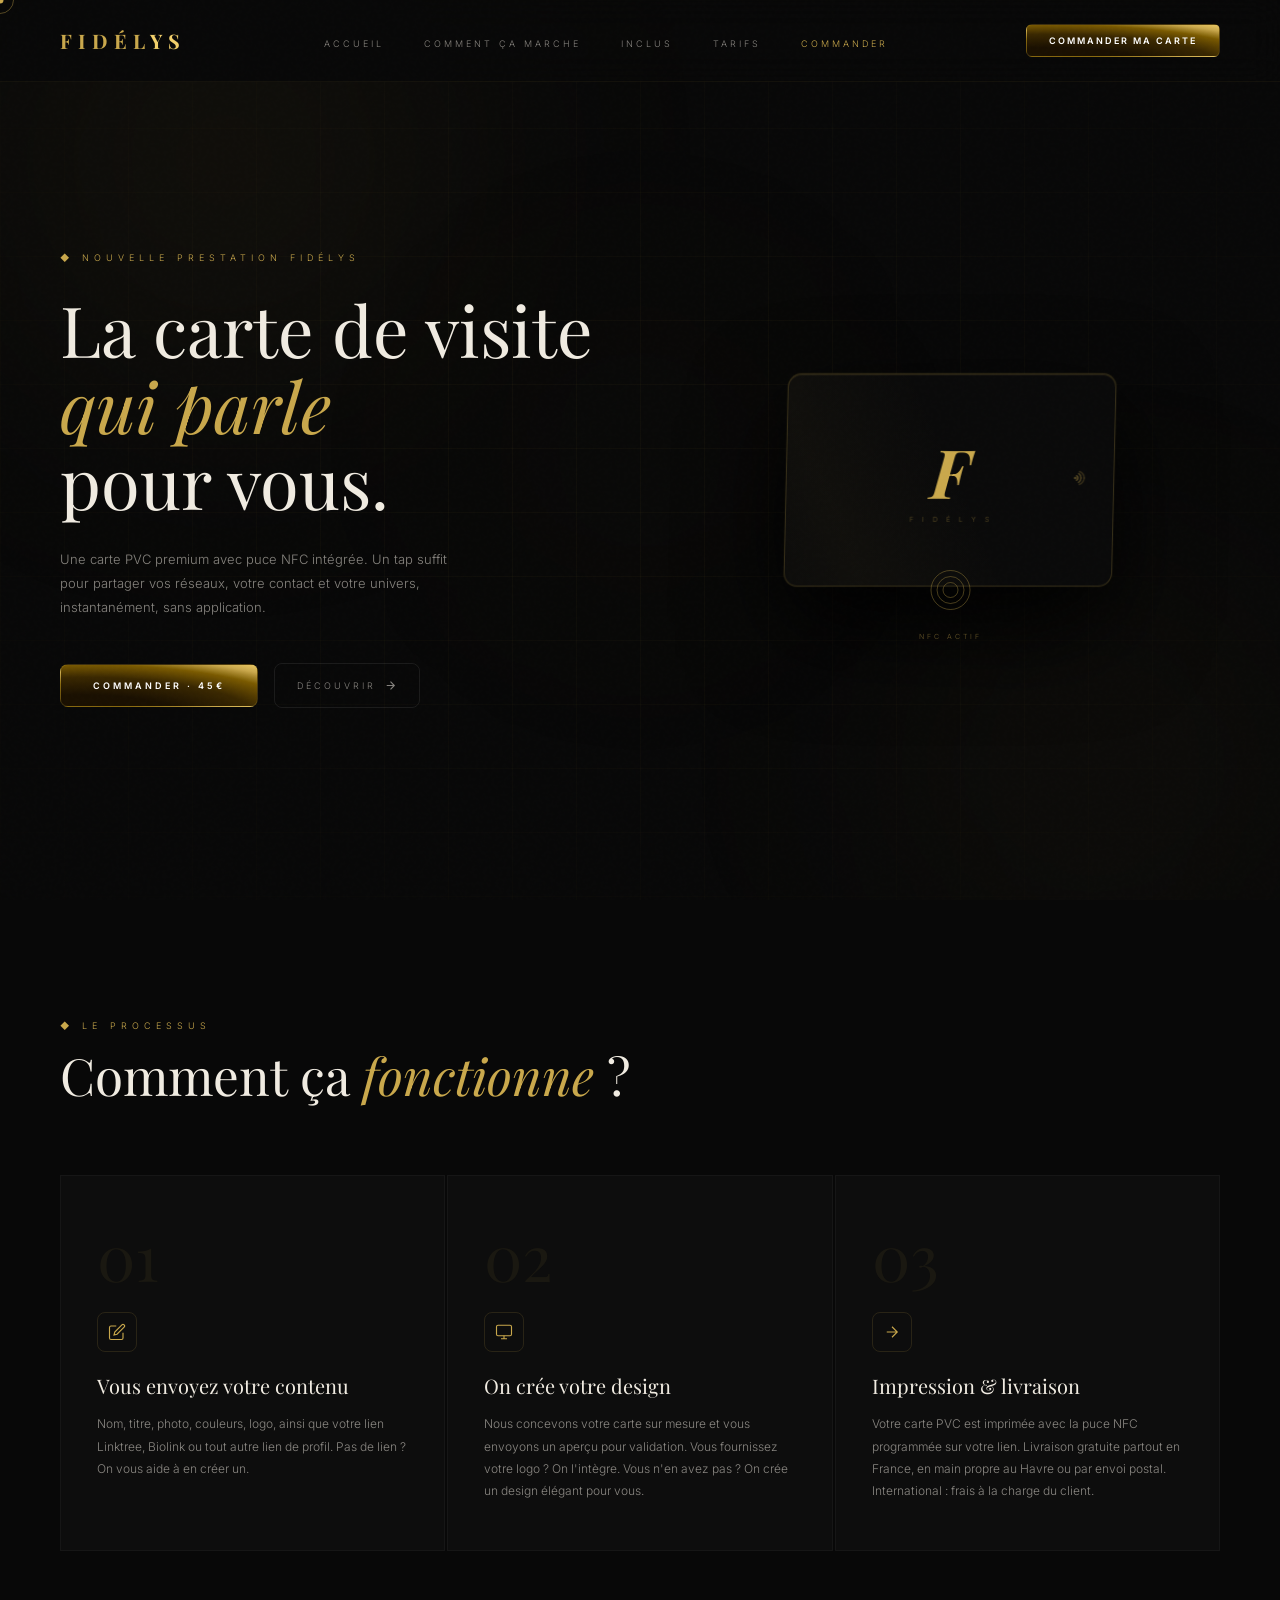
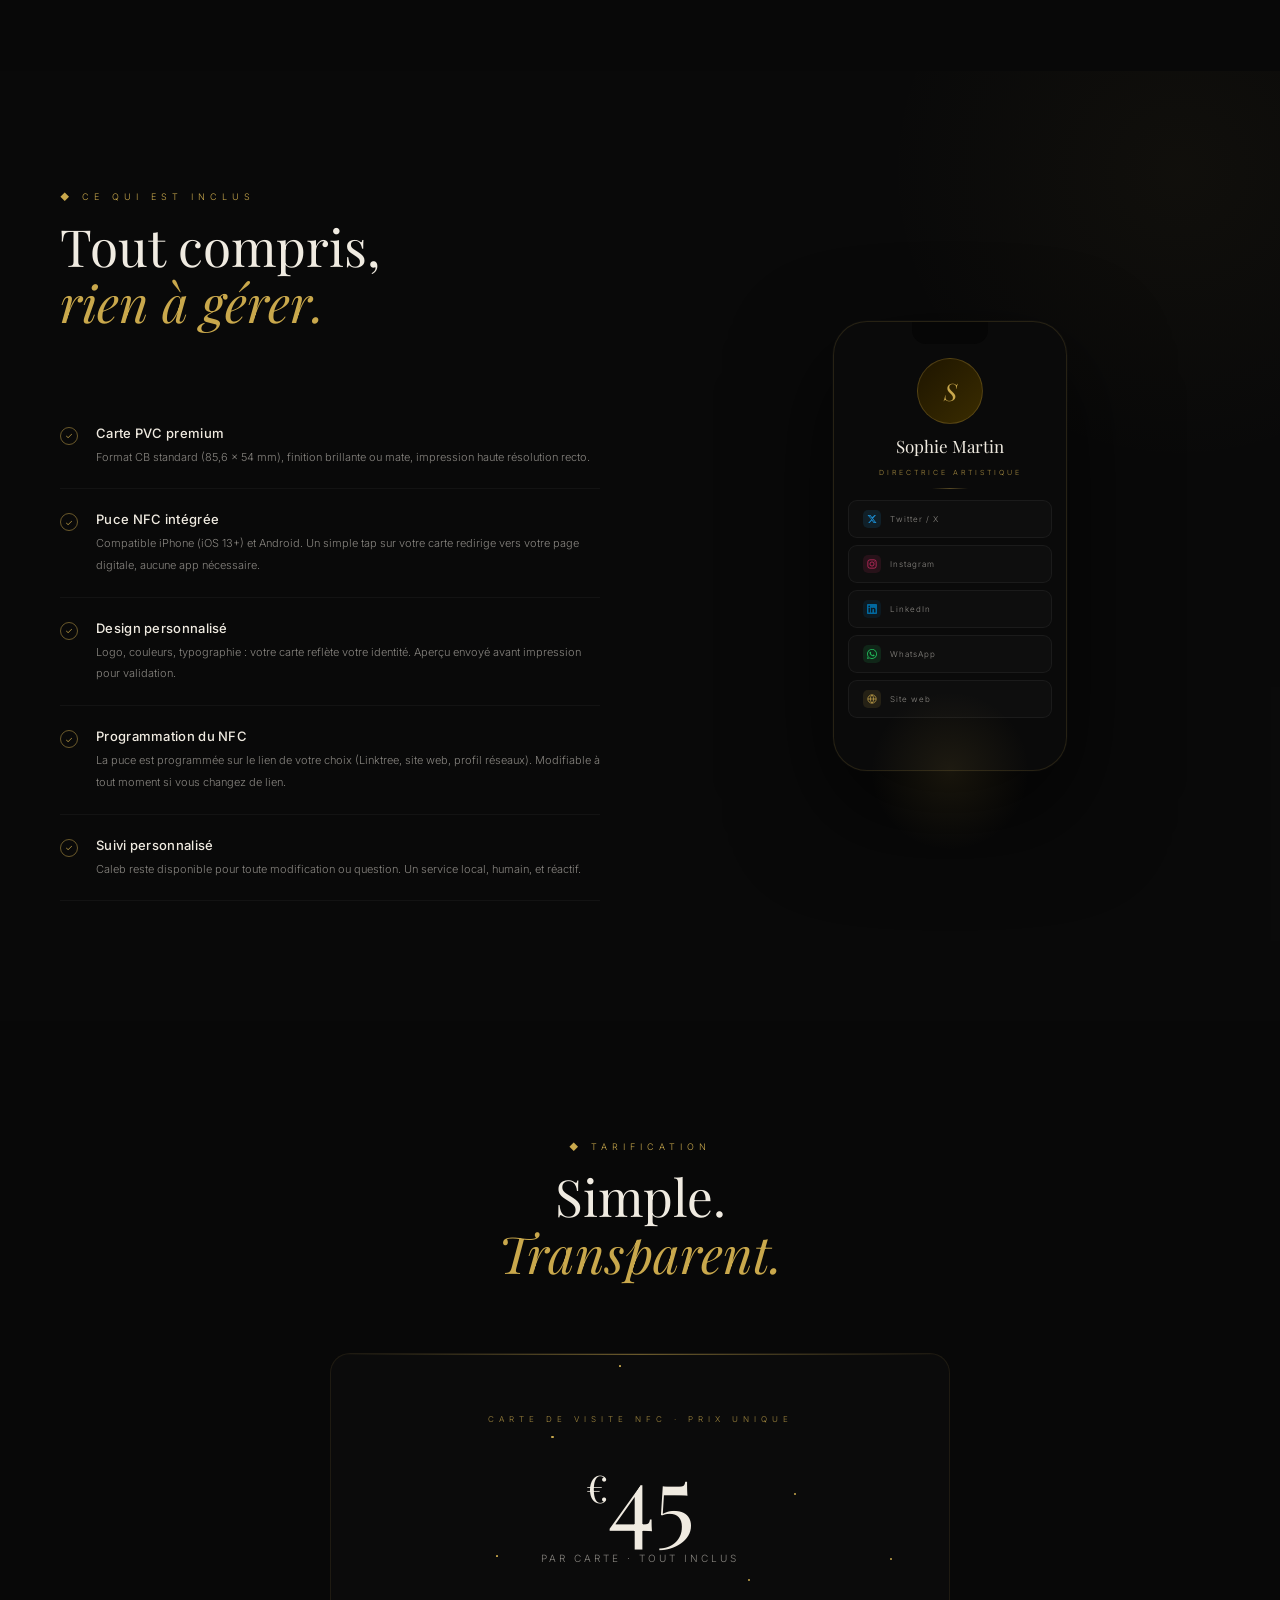
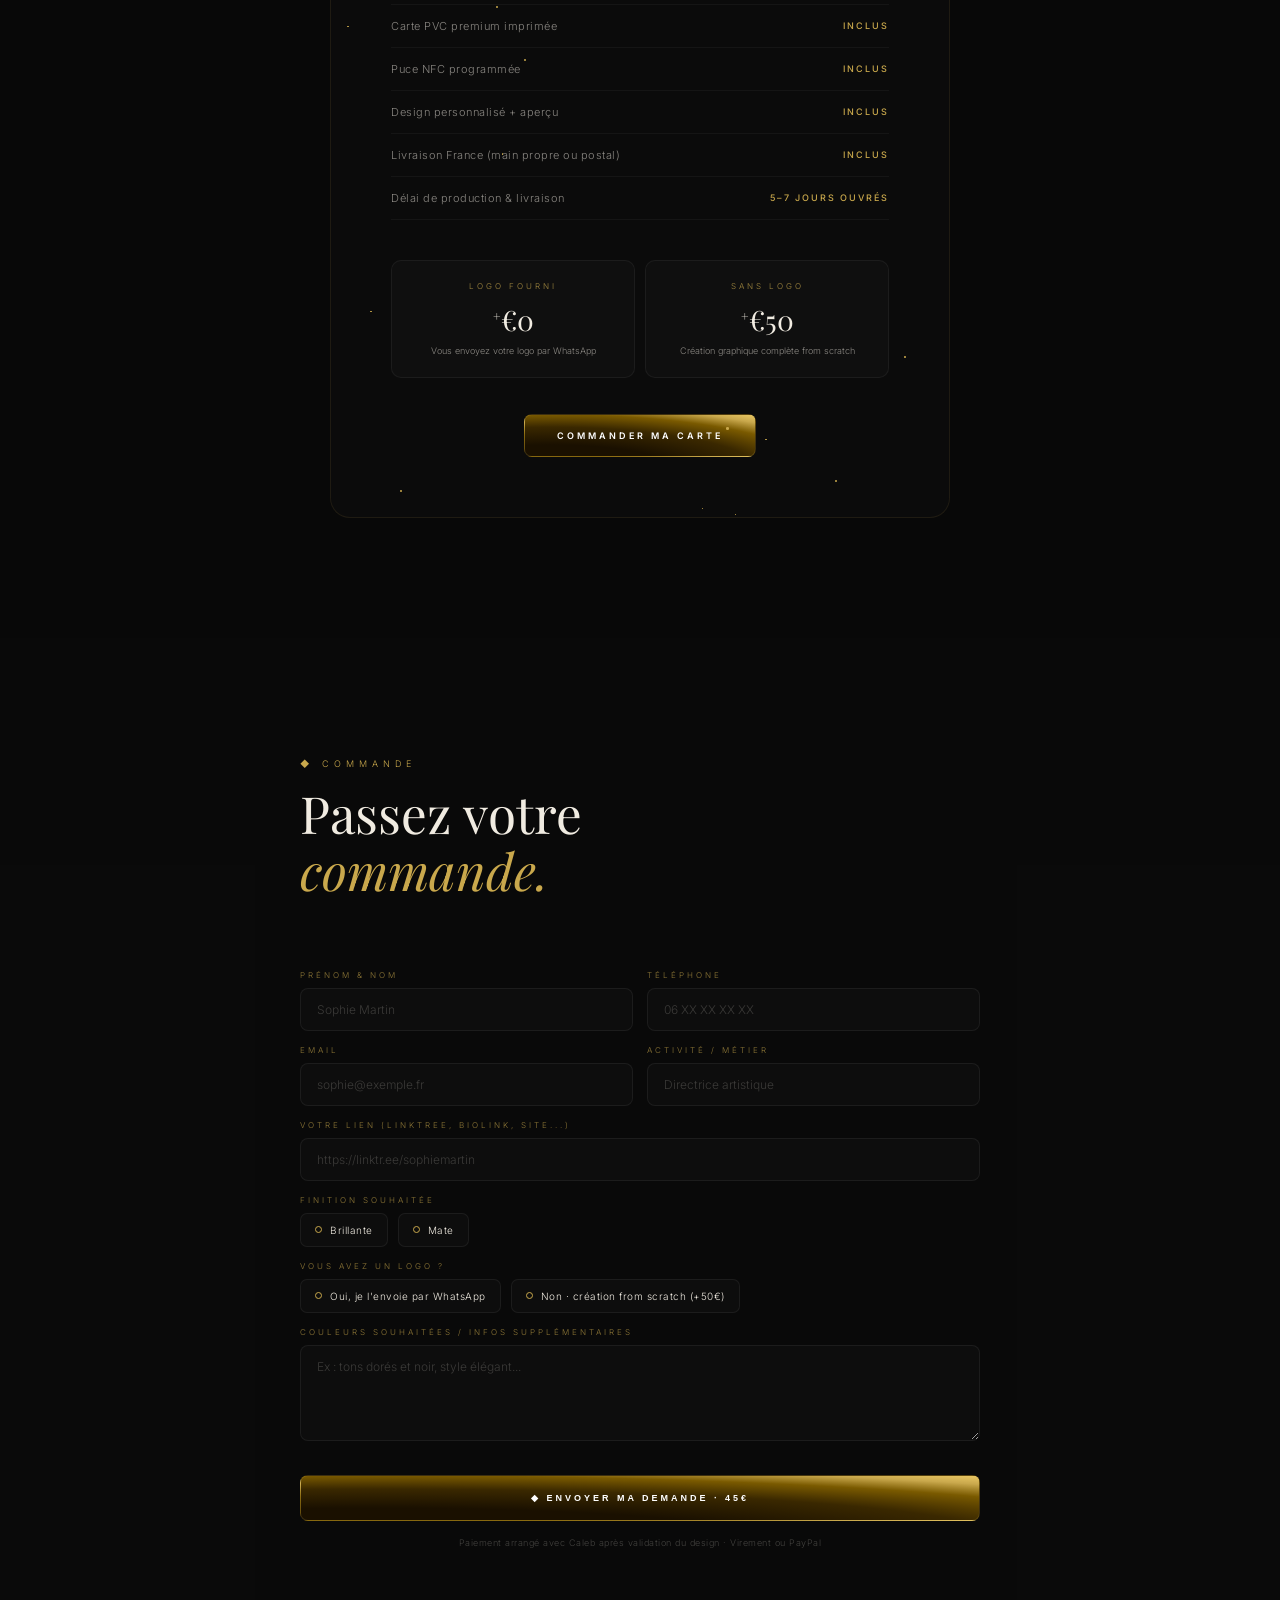
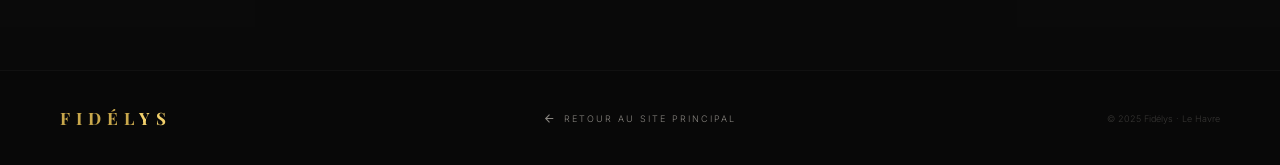
==== cartes-nfc.html @ 43b4348e "Premier commit" ====
<!DOCTYPE html>
<html lang="fr">
<head>
<meta charset="UTF-8"/>
<meta name="viewport" content="width=device-width, initial-scale=1.0"/>
<meta name="description" content="Carte de visite NFC premium par Fidélys — Design sur mesure, puce NFC programmée, livraison en France. Partagez vos réseaux d'un simple tap."/>
<title>Carte de Visite NFC — Fidélys</title>
<link href="https://fonts.googleapis.com/css2?family=Playfair+Display:ital,wght@0,400;0,600;0,700;1,400;1,600&family=Inter:wght@300;400;500;600&display=swap" rel="stylesheet"/>
<style>
  :root {
    --gold: #C9A84C;
    --gold-light: #F2D06B;
    --gold-dark: #A8832A;
    --black: #080808;
    --black-2: #0f0f0f;
    --black-3: #141414;
    --white: #F0EBE1;
    --white-dim: rgba(240,235,225,0.55);
    --serif: 'Playfair Display', serif;
    --sans: 'Inter', sans-serif;
  }

  *, *::before, *::after { margin:0; padding:0; box-sizing:border-box; }

  html {
    scroll-behavior: smooth;
    background: var(--black);
  }

  body {
    background: transparent;
    color: var(--white);
    font-family: var(--sans);
    font-weight: 300;
    overflow-x: hidden;
    cursor: none;
  }

  /* Grain */
  body::before {
    content: ''; position: fixed; inset: 0;
    background-image: url("data:image/svg+xml,%3Csvg viewBox='0 0 256 256' xmlns='http://www.w3.org/2000/svg'%3E%3Cfilter id='noise'%3E%3CfeTurbulence type='fractalNoise' baseFrequency='0.9' numOctaves='4' stitchTiles='stitch'/%3E%3C/filter%3E%3Crect width='100%25' height='100%25' filter='url(%23noise)' opacity='0.04'/%3E%3C/svg%3E");
    pointer-events: none; z-index: 1000; opacity: 0.3;
  }

  /* — FOND ANIMÉ — */
  .bg-blobs {
    position: fixed; inset: 0; z-index: -1;
    pointer-events: none; overflow: hidden;
  }
  .bg-blob {
    position: absolute; border-radius: 50%;
    filter: blur(130px);
  }
  .bg-blob-1 {
    width: 55vw; height: 55vw;
    background: radial-gradient(circle, rgba(201,168,76,0.08), transparent 70%);
    top: -15vw; left: -10vw;
    animation: blob1 30s ease-in-out infinite;
  }
  .bg-blob-2 {
    width: 45vw; height: 45vw;
    background: radial-gradient(circle, rgba(201,168,76,0.06), transparent 70%);
    bottom: -12vw; right: -8vw;
    animation: blob2 38s ease-in-out infinite;
  }
  .bg-blob-3 {
    width: 35vw; height: 35vw;
    background: radial-gradient(circle, rgba(168,131,42,0.04), transparent 70%);
    top: 50%; left: 50%;
    transform: translate(-50%, -50%);
    animation: blob3 22s ease-in-out infinite;
  }
  @keyframes blob1 {
    0%,100% { transform: translate(0,0); }
    25% { transform: translate(4vw, 5vh); }
    50% { transform: translate(2vw, -6vh); }
    75% { transform: translate(-5vw, 3vh); }
  }
  @keyframes blob2 {
    0%,100% { transform: translate(0,0); }
    30% { transform: translate(-4vw, -4vh); }
    65% { transform: translate(-2vw, 6vh); }
    85% { transform: translate(5vw, -2vh); }
  }
  @keyframes blob3 {
    0%,100% { opacity: 0.5; transform: translate(-50%,-50%) scale(1); }
    50% { opacity: 1; transform: translate(-50%,-50%) scale(1.4); }
  }

  /* Grid */
  .bg-grid {
    position: fixed; inset: 0; z-index: -1;
    pointer-events: none;
    background-image:
      linear-gradient(rgba(201,168,76,0.04) 1px, transparent 1px),
      linear-gradient(90deg, rgba(201,168,76,0.04) 1px, transparent 1px);
    background-size: 64px 64px;
    mask-image: radial-gradient(ellipse 80% 80% at 50% 50%, black 20%, transparent 100%);
    -webkit-mask-image: radial-gradient(ellipse 80% 80% at 50% 50%, black 20%, transparent 100%);
  }

  /* Cursor */
  .cursor {
    position: fixed; width: 7px; height: 7px;
    background: var(--gold); border-radius: 50%;
    pointer-events: none; z-index: 9999;
    transform: translate(-50%,-50%);
  }
  .cursor-ring {
    position: fixed; width: 28px; height: 28px;
    border: 1px solid rgba(201,168,76,0.4); border-radius: 50%;
    pointer-events: none; z-index: 9998;
    transform: translate(-50%,-50%);
    transition: all 0.12s ease;
  }

  /* — NAV — */
  nav {
    position: fixed; top:0; left:0; right:0; z-index: 100;
    padding: 24px 60px;
    display: flex; align-items: center; justify-content: space-between;
    border-bottom: 1px solid rgba(201,168,76,0.06);
    background: rgba(8,8,8,0.88);
    backdrop-filter: blur(16px);
  }
  .nav-logo {
    font-family: var(--serif); font-size: 20px; font-weight: 700;
    letter-spacing: 6px; color: var(--gold); text-decoration: none;
  }
  .nav-logo span { color: var(--gold-light); }
  .nav-links { display: flex; gap: 40px; list-style: none; }
  .nav-links a {
    font-size: 9px; letter-spacing: 3px;
    text-transform: uppercase; color: var(--white-dim); text-decoration: none;
    transition: color 0.3s;
  }
  .nav-links a:hover, .nav-links a.active { color: var(--gold); }
  .nav-cta {
    font-size: 9px; letter-spacing: 2px; text-transform: uppercase;
    color: #fff; font-weight: 600; padding: 10px 22px;
    text-decoration: none; border-radius: 6px;
    background: radial-gradient(150% 180% at 11.14% 140%, #1a1000 37.35%, #3a2800 61.36%, #7a5a00 78.42%, #C9A84C 89.52%, #F2D06B 100%);
    border: 1px solid rgba(201,168,76,0.2);
    transition: all 0.5s;
  }
  .nav-cta:hover {
    background: radial-gradient(120% 103% at 0% 91.51%, #F2D06B 0%, #C9A84C 8.8%, #a07820 21.44%, #3a2800 71.34%, #1a1000 85.76%);
    border-color: rgba(242,208,107,0.4);
  }

  /* — HERO — */
  #hero {
    min-height: 100vh;
    display: flex; align-items: center;
    padding: 140px 60px 80px;
    position: relative; overflow: hidden;
  }

  .hero-grid {
    display: grid; grid-template-columns: 1fr 1fr;
    gap: 80px; max-width: 1200px; width: 100%;
    align-items: center;
  }

  .hero-eyebrow {
    font-size: 9px; letter-spacing: 5px;
    text-transform: uppercase; color: var(--gold);
    margin-bottom: 28px;
    opacity: 0; animation: fadeUp 0.8s 0.2s forwards;
  }
  .hero-title {
    font-family: var(--serif);
    font-size: clamp(44px, 5.5vw, 76px);
    font-weight: 400; line-height: 1.08;
    margin-bottom: 28px;
    opacity: 0; animation: fadeUp 0.8s 0.4s forwards;
  }
  .hero-title em { font-style: italic; color: var(--gold); }
  .hero-sub {
    font-size: 13px; line-height: 1.85; font-weight: 300;
    color: var(--white-dim); max-width: 400px; margin-bottom: 44px;
    opacity: 0; animation: fadeUp 0.8s 0.6s forwards;
  }
  .hero-actions {
    display: flex; gap: 16px; align-items: center;
    opacity: 0; animation: fadeUp 0.8s 0.8s forwards;
  }

  /* — CARD 3D — */
  .card-scene {
    perspective: 1000px;
    display: flex; justify-content: center; align-items: center;
    opacity: 0; animation: fadeUp 0.8s 0.5s forwards;
  }
  .card-3d {
    width: 340px; height: 214px;
    border-radius: 14px;
    position: relative; transform-style: preserve-3d;
    transform: rotateY(-15deg) rotateX(5deg);
    animation: cardFloat 4s ease-in-out infinite;
    will-change: transform;
  }
  @keyframes cardFloat {
    0%,100% { transform: rotateY(-15deg) rotateX(5deg) translateY(0); }
    50% { transform: rotateY(-15deg) rotateX(5deg) translateY(-14px); }
  }
  .card-face {
    position: absolute; inset: 0;
    border-radius: 14px;
    backface-visibility: hidden; overflow: hidden;
  }
  .card-front {
    background: #0a0a0a;
    border: 1px solid rgba(201,168,76,0.22);
    box-shadow:
      0 40px 100px rgba(0,0,0,0.95),
      0 0 0 1px rgba(201,168,76,0.06),
      inset 0 1px 0 rgba(201,168,76,0.1);
    display: flex; align-items: center; justify-content: center;
  }
  .card-front::before {
    content: '';
    position: absolute; top: -60%; left: -30%;
    width: 80%; height: 220%;
    background: linear-gradient(to right, transparent, rgba(201,168,76,0.035), transparent);
    transform: rotate(-25deg);
    pointer-events: none;
  }
  .card-logo-main {
    display: flex; flex-direction: column; align-items: center; gap: 10px;
    position: relative; z-index: 1;
  }
  .card-logo-mark {
    font-family: var(--serif); font-size: 68px; font-weight: 700;
    font-style: italic; color: var(--gold); line-height: 1;
  }
  .card-logo-name {
    font-size: 7px; letter-spacing: 9px; text-transform: uppercase;
    color: rgba(201,168,76,0.45); margin-left: 9px;
  }
  .card-nfc-corner {
    position: absolute; top: 50%; right: 22px; opacity: 0.4;
    transform: translateY(-50%) scaleX(-1);
  }

  /* NFC pulse */
  .nfc-pulse {
    position: absolute; bottom: -54px; left: 50%;
    transform: translateX(-50%);
    display: flex; flex-direction: column; align-items: center; gap: 8px;
  }
  .nfc-pulse-rings { position: relative; width: 40px; height: 40px; }
  .nfc-ring {
    position: absolute; border-radius: 50%;
    border: 1px solid rgba(201,168,76,0.35);
    top: 50%; left: 50%;
    transform: translate(-50%,-50%);
    animation: nfcPulse 2s ease-out infinite;
  }
  .nfc-ring:nth-child(1) { width: 16px; height: 16px; animation-delay: 0s; }
  .nfc-ring:nth-child(2) { width: 28px; height: 28px; animation-delay: 0.4s; }
  .nfc-ring:nth-child(3) { width: 40px; height: 40px; animation-delay: 0.8s; }
  @keyframes nfcPulse {
    0% { opacity: 0.7; transform: translate(-50%,-50%) scale(0.8); }
    100% { opacity: 0; transform: translate(-50%,-50%) scale(1.4); }
  }
  .nfc-label {
    font-size: 7px; letter-spacing: 3px; text-transform: uppercase;
    color: var(--gold); opacity: 0.5; margin-top: 14px;
  }

  /* — SECTIONS — */
  .section-eyebrow {
    font-size: 9px; letter-spacing: 5px; text-transform: uppercase;
    color: var(--gold); margin-bottom: 16px;
  }
  .section-title {
    font-family: var(--serif); font-size: clamp(34px, 4vw, 56px);
    font-weight: 400; line-height: 1.1; margin-bottom: 72px;
  }
  .section-title em { font-style: italic; color: var(--gold); }

  /* HOW */
  #how { padding: 120px 60px; position: relative; }
  .steps-grid {
    display: grid; grid-template-columns: repeat(3, 1fr);
    gap: 2px; max-width: 1200px;
  }
  .step-card {
    background: rgba(15,15,15,0.9);
    border: 1px solid rgba(255,255,255,0.04);
    padding: 48px 36px;
    position: relative; overflow: hidden;
    transition: border-color 0.3s, background 0.3s;
  }
  .step-card:hover {
    border-color: rgba(201,168,76,0.15);
    background: rgba(20,20,20,0.95);
  }
  .step-card::after {
    content: '';
    position: absolute; top: 0; left: 0; right: 0; height: 1px;
    background: linear-gradient(to right, transparent, rgba(201,168,76,0.5), transparent);
    opacity: 0; transition: opacity 0.3s;
  }
  .step-card:hover::after { opacity: 1; }
  .step-num {
    font-family: var(--serif); font-size: 64px; font-weight: 400;
    color: rgba(201,168,76,0.07); line-height: 1;
    margin-bottom: 24px; transition: color 0.3s;
  }
  .step-card:hover .step-num { color: rgba(201,168,76,0.15); }
  .step-icon {
    width: 40px; height: 40px; margin-bottom: 20px;
    display: flex; align-items: center; justify-content: center;
    border: 1px solid rgba(201,168,76,0.15); border-radius: 8px;
  }
  .step-icon svg { width: 18px; height: 18px; stroke: var(--gold); fill: none; stroke-width: 1.5; }
  .step-title {
    font-family: var(--serif); font-size: 20px; font-weight: 400;
    margin-bottom: 14px;
  }
  .step-desc { font-size: 12px; line-height: 1.85; color: var(--white-dim); }

  /* INCLUS */
  #inclus {
    padding: 120px 60px;
    background: rgba(10,10,10,0.92);
    position: relative; overflow: hidden;
  }
  #inclus::before {
    content: '';
    position: absolute; top: -200px; right: -200px;
    width: 600px; height: 600px;
    background: radial-gradient(circle, rgba(201,168,76,0.04) 0%, transparent 70%);
    pointer-events: none;
  }
  .inclus-grid {
    display: grid; grid-template-columns: 1fr 1fr;
    gap: 80px; max-width: 1200px; align-items: center;
  }
  .inclus-list { list-style: none; }
  .inclus-item {
    display: flex; align-items: flex-start; gap: 18px;
    padding: 22px 0;
    border-bottom: 1px solid rgba(255,255,255,0.04);
    opacity: 0; transform: translateX(-16px);
    transition: opacity 0.5s, transform 0.5s;
  }
  .inclus-item.visible { opacity: 1; transform: translateX(0); }
  .inclus-check {
    width: 18px; height: 18px; flex-shrink: 0;
    border: 1px solid rgba(201,168,76,0.5); border-radius: 50%;
    display: flex; align-items: center; justify-content: center;
    margin-top: 2px;
  }
  .inclus-check::after { content: '✓'; font-size: 9px; color: var(--gold); }
  .inclus-text strong {
    display: block; font-size: 13px; font-weight: 500;
    letter-spacing: 0.3px; margin-bottom: 4px;
  }
  .inclus-text span { font-size: 11px; color: var(--white-dim); line-height: 1.7; }

  /* Phone mockup */
  .phone-mockup {
    display: flex; justify-content: center; align-items: center;
    position: relative;
  }
  .phone {
    width: 234px; height: 450px;
    background: #0a0a0a;
    border-radius: 34px;
    border: 1px solid rgba(201,168,76,0.15);
    box-shadow: 0 40px 100px rgba(0,0,0,0.7), 0 0 0 1px rgba(255,255,255,0.02);
    overflow: hidden; position: relative;
    animation: phoneFloat 4s ease-in-out infinite;
  }
  @keyframes phoneFloat {
    0%,100% { transform: translateY(0); }
    50% { transform: translateY(-10px); }
  }
  .phone-notch {
    width: 76px; height: 22px;
    background: #060606;
    border-radius: 0 0 14px 14px;
    margin: 0 auto; position: relative; z-index: 2;
  }
  .phone-screen {
    padding: 14px;
    display: flex; flex-direction: column; align-items: center; gap: 11px;
  }
  .phone-avatar {
    width: 66px; height: 66px; border-radius: 50%;
    background: linear-gradient(135deg, #1e1500, #3a2c00);
    border: 1.5px solid rgba(201,168,76,0.25);
    display: flex; align-items: center; justify-content: center;
    font-family: var(--serif); font-size: 24px; color: var(--gold); font-style: italic;
  }
  .phone-pname {
    font-family: var(--serif); font-size: 17px; font-weight: 400;
    text-align: center; color: var(--white);
  }
  .phone-ptitle {
    font-size: 7px; letter-spacing: 3px; text-transform: uppercase;
    color: var(--gold); text-align: center; opacity: 0.8;
  }
  .phone-divider {
    width: 36px; height: 1px;
    background: linear-gradient(to right, transparent, rgba(201,168,76,0.4), transparent);
  }
  .phone-links { display: flex; flex-direction: column; gap: 7px; width: 100%; }
  .phone-link {
    background: rgba(255,255,255,0.02);
    border: 1px solid rgba(255,255,255,0.05);
    border-radius: 9px; padding: 9px 14px;
    display: flex; align-items: center; gap: 9px;
  }
  .phone-link-icon {
    width: 18px; height: 18px; border-radius: 5px;
    display: flex; align-items: center; justify-content: center;
  }
  .phone-link-text { font-size: 8px; letter-spacing: 1px; color: var(--white-dim); }
  .phone-glow {
    position: absolute; bottom: -80px; left: 50%; transform: translateX(-50%);
    width: 160px; height: 160px;
    background: radial-gradient(circle, rgba(201,168,76,0.1) 0%, transparent 70%);
    pointer-events: none;
  }

  /* TARIF */
  #tarif { padding: 120px 60px; position: relative; }
  .tarif-card {
    max-width: 620px; margin: 0 auto;
    background: rgba(12,12,12,0.95);
    border: 1px solid rgba(201,168,76,0.1);
    border-radius: 20px; padding: 60px;
    position: relative; overflow: hidden;
    text-align: center;
  }
  .tarif-card::before {
    content: '';
    position: absolute; top: 0; left: 0; right: 0; height: 1px;
    background: linear-gradient(to right, transparent, rgba(201,168,76,0.5), transparent);
  }
  .tarif-particles { position: absolute; inset: 0; pointer-events: none; overflow: hidden; }
  .tarif-particles span {
    position: absolute; border-radius: 50%; background: var(--gold);
    animation: particleFloat 10s ease-in-out infinite;
  }
  @keyframes particleFloat {
    0%,100% { transform: translateY(0) scale(1); opacity: 0.15; }
    50% { transform: translateY(-28px) scale(1.2); opacity: 0.4; }
  }
  .tarif-eyebrow {
    font-size: 8px; letter-spacing: 5px; text-transform: uppercase;
    color: var(--gold); margin-bottom: 24px; opacity: 0.8;
  }
  .tarif-price {
    font-family: var(--serif); font-size: 96px; font-weight: 400;
    line-height: 1; color: var(--white); margin-bottom: 8px;
  }
  .tarif-price sup { font-size: 38px; vertical-align: super; }
  .tarif-price-note {
    font-size: 10px; letter-spacing: 3px; text-transform: uppercase;
    color: var(--white-dim); margin-bottom: 40px;
  }
  .tarif-features {
    display: flex; flex-direction: column;
    margin-bottom: 40px;
    border-top: 1px solid rgba(255,255,255,0.04);
  }
  .tarif-feature {
    display: flex; align-items: center; justify-content: space-between;
    padding: 14px 0;
    border-bottom: 1px solid rgba(255,255,255,0.04);
  }
  .tarif-feature-name {
    font-size: 11px; letter-spacing: 0.5px; color: var(--white-dim); text-align: left;
  }
  .tarif-feature-val {
    font-size: 9px; letter-spacing: 2px; text-transform: uppercase;
    color: var(--gold); font-weight: 500; white-space: nowrap; margin-left: 16px;
  }
  .tarif-options {
    display: grid; grid-template-columns: 1fr 1fr;
    gap: 10px; margin-bottom: 36px;
  }
  .tarif-option {
    background: rgba(255,255,255,0.02);
    border: 1px solid rgba(255,255,255,0.05);
    border-radius: 10px; padding: 20px 14px;
    text-align: center; transition: all 0.3s;
  }
  .tarif-option:hover {
    background: rgba(201,168,76,0.06);
    border-color: rgba(201,168,76,0.2);
  }
  .tarif-option-title {
    font-size: 8px; letter-spacing: 3px; text-transform: uppercase;
    color: var(--gold); margin-bottom: 10px; opacity: 0.8;
  }
  .tarif-option-price {
    font-family: var(--serif); font-size: 28px; font-weight: 400;
    color: var(--white); margin-bottom: 6px;
  }
  .tarif-option-price sup { font-size: 13px; }
  .tarif-option-note { font-size: 9px; color: var(--white-dim); line-height: 1.5; }

  /* FORM */
  #commander {
    padding: 120px 60px;
    background: rgba(10,10,10,0.92);
  }
  .form-wrap { max-width: 680px; margin: 0 auto; }
  .form-grid {
    display: grid; grid-template-columns: 1fr 1fr;
    gap: 14px; margin-bottom: 14px;
  }
  .form-group { display: flex; flex-direction: column; gap: 8px; }
  .form-group.full { grid-column: 1/-1; }
  .form-label {
    font-size: 8px; letter-spacing: 3px; text-transform: uppercase;
    color: rgba(201,168,76,0.7);
  }
  .form-input, .form-textarea {
    background: rgba(255,255,255,0.02);
    border: 1px solid rgba(255,255,255,0.06);
    border-radius: 8px; padding: 13px 16px;
    font-family: var(--sans); font-size: 12px; font-weight: 300;
    color: var(--white); outline: none;
    transition: border-color 0.3s, background 0.3s;
    cursor: none;
  }
  .form-input:focus, .form-textarea:focus {
    border-color: rgba(201,168,76,0.35);
    background: rgba(201,168,76,0.03);
  }
  .form-textarea { resize: vertical; min-height: 96px; }
  .form-input::placeholder, .form-textarea::placeholder { color: rgba(240,235,225,0.2); }
  .form-radio-group { display: flex; gap: 10px; flex-wrap: wrap; }
  .form-radio {
    display: flex; align-items: center; gap: 8px;
    cursor: none; padding: 10px 14px;
    background: rgba(255,255,255,0.02);
    border: 1px solid rgba(255,255,255,0.06);
    border-radius: 7px; transition: all 0.3s;
  }
  .form-radio:hover { border-color: rgba(201,168,76,0.25); }
  .form-radio input { display: none; }
  .form-radio.selected {
    background: rgba(201,168,76,0.07);
    border-color: rgba(201,168,76,0.35);
    color: var(--gold);
  }
  .form-radio-dot {
    width: 7px; height: 7px; border-radius: 50%;
    border: 1px solid var(--gold); flex-shrink: 0;
  }
  .form-radio.selected .form-radio-dot { background: var(--gold); }
  .form-radio-text { font-size: 10px; letter-spacing: 0.5px; }
  .form-submit {
    width: 100%; padding: 17px;
    font-size: 9px; letter-spacing: 3px; text-transform: uppercase;
    font-weight: 600; color: #fff;
    border: 1px solid rgba(201,168,76,0.2);
    border-radius: 8px; cursor: none;
    background: radial-gradient(150% 180% at 11.14% 140%, #1a1000 37.35%, #3a2800 61.36%, #7a5a00 78.42%, #C9A84C 89.52%, #F2D06B 100%);
    margin-top: 20px; transition: all 0.5s;
  }
  .form-submit:hover {
    background: radial-gradient(120% 103% at 0% 91.51%, #F2D06B 0%, #C9A84C 8.8%, #a07820 21.44%, #3a2800 71.34%, #1a1000 85.76%);
    border-color: rgba(242,208,107,0.4);
  }
  .form-submit:disabled { opacity: 0.55; cursor: not-allowed; }
  .form-payment-note {
    margin-top: 14px; text-align: center;
    font-size: 9px; letter-spacing: 0.5px;
    color: rgba(240,235,225,0.25); line-height: 1.7;
  }

  /* FOOTER */
  footer {
    padding: 36px 60px;
    border-top: 1px solid rgba(255,255,255,0.04);
    display: flex; align-items: center; justify-content: space-between;
  }
  .footer-back {
    font-size: 9px; letter-spacing: 2px; text-transform: uppercase;
    color: var(--white-dim); text-decoration: none;
    transition: color 0.3s; display: flex; align-items: center; gap: 8px;
  }
  .footer-back:hover { color: var(--gold); }
  .footer-copy { font-size: 9px; color: rgba(240,235,225,0.2); }

  /* Buttons */
  .btn-primary {
    font-size: 9px; letter-spacing: 3px; text-transform: uppercase;
    color: #fff; padding: 15px 32px; text-decoration: none;
    border-radius: 8px; display: inline-flex; align-items: center; justify-content: center;
    font-weight: 600; cursor: none;
    background: radial-gradient(150% 180% at 11.14% 140%, #1a1000 37.35%, #3a2800 61.36%, #7a5a00 78.42%, #C9A84C 89.52%, #F2D06B 100%);
    border: 1px solid rgba(201,168,76,0.2);
    transition: all 0.5s;
  }
  .btn-primary:hover {
    background: radial-gradient(120% 103% at 0% 91.51%, #F2D06B 0%, #C9A84C 8.8%, #a07820 21.44%, #3a2800 71.34%, #1a1000 85.76%);
    border-color: rgba(242,208,107,0.4);
  }
  .btn-ghost {
    font-size: 9px; letter-spacing: 3px; text-transform: uppercase;
    color: var(--white-dim); padding: 15px 22px; text-decoration: none;
    border-radius: 8px; display: inline-flex; align-items: center; gap: 8px;
    border: 1px solid rgba(255,255,255,0.08);
    transition: all 0.3s; cursor: none;
  }
  .btn-ghost:hover { color: var(--gold); border-color: rgba(201,168,76,0.25); }

  /* Reveal */
  .reveal {
    opacity: 0; transform: translateY(24px);
    transition: opacity 0.7s ease, transform 0.7s ease;
  }
  .reveal.visible { opacity: 1; transform: translateY(0); }

  @keyframes fadeUp {
    from { opacity: 0; transform: translateY(20px); }
    to { opacity: 1; transform: translateY(0); }
  }

  /* Responsive */
  @media (max-width: 900px) {
    nav { padding: 18px 20px; }
    .nav-links { display: none; }
    #hero { padding: 100px 20px 60px; }
    .hero-grid { grid-template-columns: 1fr; gap: 56px; }
    .card-scene { order: -1; }
    .steps-grid { grid-template-columns: 1fr; }
    .inclus-grid { grid-template-columns: 1fr; }
    .phone-mockup { display: none; }
    .tarif-options { grid-template-columns: 1fr; }
    .tarif-card { padding: 36px 20px; }
    .form-grid { grid-template-columns: 1fr; }
    footer { flex-direction: column; gap: 14px; text-align: center; }
    #how, #inclus, #tarif, #commander { padding: 72px 20px; }
  }
</style>
</head>
<body>

<div class="bg-blobs" aria-hidden="true">
  <div class="bg-blob bg-blob-1"></div>
  <div class="bg-blob bg-blob-2"></div>
  <div class="bg-blob bg-blob-3"></div>
</div>
<div class="bg-grid" aria-hidden="true"></div>

<div class="cursor" id="cursor"></div>
<div class="cursor-ring" id="cursorRing"></div>

<!-- NAV -->
<nav>
  <a href="index.html" class="nav-logo">FIDÉL<span>YS</span></a>
  <ul class="nav-links">
    <li><a href="index.html">Accueil</a></li>
    <li><a href="#how" data-section="how">Comment ça marche</a></li>
    <li><a href="#inclus" data-section="inclus">Inclus</a></li>
    <li><a href="#tarif" data-section="tarif">Tarifs</a></li>
    <li><a href="#commander" data-section="commander">Commander</a></li>
  </ul>
  <a href="#commander" class="nav-cta">Commander ma carte</a>
</nav>

<!-- HERO -->
<section id="hero">
  <div class="hero-grid">
    <div class="hero-left">
      <p class="hero-eyebrow">◆ Nouvelle prestation Fidélys</p>
      <h1 class="hero-title">La carte de visite<br><em>qui parle</em><br>pour vous.</h1>
      <p class="hero-sub">Une carte PVC premium avec puce NFC intégrée. Un tap suffit pour partager vos réseaux, votre contact et votre univers, instantanément, sans application.</p>
      <div class="hero-actions">
        <a href="#commander" class="btn-primary">Commander · 45€</a>
        <a href="#how" class="btn-ghost">
          Découvrir
          <svg width="13" height="13" viewBox="0 0 24 24" fill="none" stroke="currentColor" stroke-width="2"><path d="M5 12h14M12 5l7 7-7 7"/></svg>
        </a>
      </div>
    </div>

    <!-- Card 3D -->
    <div class="card-scene">
      <div style="position:relative;">
        <div class="card-3d" id="card3d">
          <div class="card-face card-front">
            <div class="card-logo-main">
              <div class="card-logo-mark">F</div>
              <div class="card-logo-name">FIDÉLYS</div>
            </div>
            <div class="card-nfc-corner">
              <svg viewBox="0 0 32 32" width="26" height="26" fill="none" xmlns="http://www.w3.org/2000/svg">
                <path d="M10 16 C10 12.5 12.5 9.5 16 8" stroke="#C9A84C" stroke-width="2" stroke-linecap="round" fill="none" opacity="0.5"/>
                <path d="M10 16 C10 19.5 12.5 22.5 16 24" stroke="#C9A84C" stroke-width="2" stroke-linecap="round" fill="none" opacity="0.5"/>
                <path d="M14 16 C14 13.8 15.1 11.8 17 10.5" stroke="#C9A84C" stroke-width="2" stroke-linecap="round" fill="none" opacity="0.75"/>
                <path d="M14 16 C14 18.2 15.1 20.2 17 21.5" stroke="#C9A84C" stroke-width="2" stroke-linecap="round" fill="none" opacity="0.75"/>
                <path d="M18 16 C18 15 18.5 14 19.5 13.3" stroke="#C9A84C" stroke-width="2" stroke-linecap="round" fill="none"/>
                <path d="M18 16 C18 17 18.5 18 19.5 18.7" stroke="#C9A84C" stroke-width="2" stroke-linecap="round" fill="none"/>
                <circle cx="21.5" cy="16" r="1.5" fill="#C9A84C"/>
              </svg>
            </div>
          </div>
        </div>
        <div class="nfc-pulse">
          <div class="nfc-pulse-rings">
            <div class="nfc-ring"></div>
            <div class="nfc-ring"></div>
            <div class="nfc-ring"></div>
          </div>
          <div class="nfc-label">NFC Actif</div>
        </div>
      </div>
    </div>
  </div>
</section>

<!-- HOW IT WORKS -->
<section id="how">
  <div style="max-width:1200px;">
    <p class="section-eyebrow reveal">◆ Le processus</p>
    <h2 class="section-title reveal">Comment ça <em>fonctionne</em> ?</h2>
    <div class="steps-grid">
      <div class="step-card reveal">
        <div class="step-num">01</div>
        <div class="step-icon">
          <svg viewBox="0 0 24 24"><path d="M11 4H4a2 2 0 0 0-2 2v14a2 2 0 0 0 2 2h14a2 2 0 0 0 2-2v-7"/><path d="M18.5 2.5a2.121 2.121 0 0 1 3 3L12 15l-4 1 1-4 9.5-9.5z"/></svg>
        </div>
        <h3 class="step-title">Vous envoyez votre contenu</h3>
        <p class="step-desc">Nom, titre, photo, couleurs, logo, ainsi que votre lien Linktree, Biolink ou tout autre lien de profil. Pas de lien ? On vous aide à en créer un.</p>
      </div>
      <div class="step-card reveal">
        <div class="step-num">02</div>
        <div class="step-icon">
          <svg viewBox="0 0 24 24"><rect x="2" y="3" width="20" height="14" rx="2"/><path d="M8 21h8M12 17v4"/></svg>
        </div>
        <h3 class="step-title">On crée votre design</h3>
        <p class="step-desc">Nous concevons votre carte sur mesure et vous envoyons un aperçu pour validation. Vous fournissez votre logo ? On l'intègre. Vous n'en avez pas ? On crée un design élégant pour vous.</p>
      </div>
      <div class="step-card reveal">
        <div class="step-num">03</div>
        <div class="step-icon">
          <svg viewBox="0 0 24 24"><path d="M5 12h14M12 5l7 7-7 7"/></svg>
        </div>
        <h3 class="step-title">Impression & livraison</h3>
        <p class="step-desc">Votre carte PVC est imprimée avec la puce NFC programmée sur votre lien. Livraison gratuite partout en France, en main propre au Havre ou par envoi postal. International : frais à la charge du client.</p>
      </div>
    </div>
  </div>
</section>

<!-- INCLUS -->
<section id="inclus">
  <div class="inclus-grid" style="max-width:1200px; margin:0 auto;">
    <div>
      <p class="section-eyebrow reveal">◆ Ce qui est inclus</p>
      <h2 class="section-title reveal">Tout compris,<br><em>rien à gérer.</em></h2>
      <ul class="inclus-list">
        <li class="inclus-item reveal">
          <div class="inclus-check"></div>
          <div class="inclus-text">
            <strong>Carte PVC premium</strong>
            <span>Format CB standard (85,6 × 54 mm), finition brillante ou mate, impression haute résolution recto.</span>
          </div>
        </li>
        <li class="inclus-item reveal">
          <div class="inclus-check"></div>
          <div class="inclus-text">
            <strong>Puce NFC intégrée</strong>
            <span>Compatible iPhone (iOS 13+) et Android. Un simple tap sur votre carte redirige vers votre page digitale, aucune app nécessaire.</span>
          </div>
        </li>
        <li class="inclus-item reveal">
          <div class="inclus-check"></div>
          <div class="inclus-text">
            <strong>Design personnalisé</strong>
            <span>Logo, couleurs, typographie : votre carte reflète votre identité. Aperçu envoyé avant impression pour validation.</span>
          </div>
        </li>
        <li class="inclus-item reveal">
          <div class="inclus-check"></div>
          <div class="inclus-text">
            <strong>Programmation du NFC</strong>
            <span>La puce est programmée sur le lien de votre choix (Linktree, site web, profil réseaux). Modifiable à tout moment si vous changez de lien.</span>
          </div>
        </li>
        <li class="inclus-item reveal">
          <div class="inclus-check"></div>
          <div class="inclus-text">
            <strong>Suivi personnalisé</strong>
            <span>Caleb reste disponible pour toute modification ou question. Un service local, humain, et réactif.</span>
          </div>
        </li>
      </ul>
    </div>

    <!-- Phone mockup -->
    <div class="phone-mockup reveal">
      <div class="phone">
        <div class="phone-notch"></div>
        <div class="phone-screen">
          <div class="phone-avatar">S</div>
          <div class="phone-pname">Sophie Martin</div>
          <div class="phone-ptitle">Directrice Artistique</div>
          <div class="phone-divider"></div>
          <div class="phone-links">
            <div class="phone-link">
              <div class="phone-link-icon" style="background:rgba(29,161,242,0.12);">
                <svg width="10" height="10" viewBox="0 0 24 24" fill="rgba(29,161,242,0.85)"><path d="M18.244 2.25h3.308l-7.227 8.26 8.502 11.24H16.17l-4.714-6.231-5.401 6.231H2.748l7.73-8.835L1.254 2.25H8.08l4.259 5.63zm-1.161 17.52h1.833L7.084 4.126H5.117z"/></svg>
              </div>
              <span class="phone-link-text">Twitter / X</span>
            </div>
            <div class="phone-link">
              <div class="phone-link-icon" style="background:rgba(225,48,108,0.12);">
                <svg width="10" height="10" viewBox="0 0 24 24" fill="none" stroke="rgba(225,48,108,0.85)" stroke-width="2"><rect x="2" y="2" width="20" height="20" rx="5"/><circle cx="12" cy="12" r="5"/><circle cx="17.5" cy="6.5" r="1" fill="rgba(225,48,108,0.85)" stroke="none"/></svg>
              </div>
              <span class="phone-link-text">Instagram</span>
            </div>
            <div class="phone-link">
              <div class="phone-link-icon" style="background:rgba(0,119,181,0.12);">
                <svg width="10" height="10" viewBox="0 0 24 24" fill="rgba(0,119,181,0.85)"><path d="M20.447 20.452h-3.554v-5.569c0-1.328-.027-3.037-1.852-3.037-1.853 0-2.136 1.445-2.136 2.939v5.667H9.351V9h3.414v1.561h.046c.477-.9 1.637-1.85 3.37-1.85 3.601 0 4.267 2.37 4.267 5.455v6.286zM5.337 7.433a2.062 2.062 0 0 1-2.063-2.065 2.064 2.064 0 1 1 2.063 2.065zm1.782 13.019H3.555V9h3.564v11.452zM22.225 0H1.771C.792 0 0 .774 0 1.729v20.542C0 23.227.792 24 1.771 24h20.451C23.2 24 24 23.227 24 22.271V1.729C24 .774 23.2 0 22.222 0h.003z"/></svg>
              </div>
              <span class="phone-link-text">LinkedIn</span>
            </div>
            <div class="phone-link">
              <div class="phone-link-icon" style="background:rgba(37,211,102,0.12);">
                <svg width="10" height="10" viewBox="0 0 24 24" fill="rgba(37,211,102,0.85)"><path d="M17.472 14.382c-.297-.149-1.758-.867-2.03-.967-.273-.099-.471-.148-.67.15-.197.297-.767.966-.94 1.164-.173.199-.347.223-.644.075-.297-.15-1.255-.463-2.39-1.475-.883-.788-1.48-1.761-1.653-2.059-.173-.297-.018-.458.13-.606.134-.133.298-.347.446-.52.149-.174.198-.298.298-.497.099-.198.05-.371-.025-.52-.075-.149-.669-1.612-.916-2.207-.242-.579-.487-.5-.669-.51-.173-.008-.371-.01-.57-.01-.198 0-.52.074-.792.372-.272.297-1.04 1.016-1.04 2.479 0 1.462 1.065 2.875 1.213 3.074.149.198 2.096 3.2 5.077 4.487.709.306 1.262.489 1.694.625.712.227 1.36.195 1.871.118.571-.085 1.758-.719 2.006-1.413.248-.694.248-1.289.173-1.413-.074-.124-.272-.198-.57-.347m-5.421 7.403h-.004a9.87 9.87 0 0 1-5.031-1.378l-.361-.214-3.741.982.998-3.648-.235-.374a9.86 9.86 0 0 1-1.51-5.26c.001-5.45 4.436-9.884 9.888-9.884 2.64 0 5.122 1.03 6.988 2.898a9.825 9.825 0 0 1 2.893 6.994c-.003 5.45-4.437 9.884-9.885 9.884m8.413-18.297A11.815 11.815 0 0 0 12.05 0C5.495 0 .16 5.335.157 11.892c0 2.096.547 4.142 1.588 5.945L.057 24l6.305-1.654a11.882 11.882 0 0 0 5.683 1.448h.005c6.554 0 11.89-5.335 11.893-11.893a11.821 11.821 0 0 0-3.48-8.413z"/></svg>
              </div>
              <span class="phone-link-text">WhatsApp</span>
            </div>
            <div class="phone-link">
              <div class="phone-link-icon" style="background:rgba(201,168,76,0.12);">
                <svg width="10" height="10" viewBox="0 0 24 24" fill="none" stroke="rgba(201,168,76,0.85)" stroke-width="2"><circle cx="12" cy="12" r="10"/><path d="M2 12h20M12 2a15.3 15.3 0 0 1 4 10 15.3 15.3 0 0 1-4 10 15.3 15.3 0 0 1-4-10 15.3 15.3 0 0 1 4-10z"/></svg>
              </div>
              <span class="phone-link-text">Site web</span>
            </div>
          </div>
        </div>
      </div>
      <div class="phone-glow"></div>
    </div>
  </div>
</section>

<!-- TARIF -->
<section id="tarif">
  <div style="max-width:1200px; margin:0 auto; text-align:center;">
    <p class="section-eyebrow reveal">◆ Tarification</p>
    <h2 class="section-title reveal" style="text-align:center;">Simple.<br><em>Transparent.</em></h2>
    <div class="tarif-card reveal">
      <div class="tarif-particles" id="tarifParticles"></div>
      <div class="tarif-eyebrow">Carte de visite NFC · Prix unique</div>
      <div class="tarif-price"><sup>€</sup>45</div>
      <div class="tarif-price-note">par carte · tout inclus</div>

      <div class="tarif-features">
        <div class="tarif-feature">
          <span class="tarif-feature-name">Carte PVC premium imprimée</span>
          <span class="tarif-feature-val">Inclus</span>
        </div>
        <div class="tarif-feature">
          <span class="tarif-feature-name">Puce NFC programmée</span>
          <span class="tarif-feature-val">Inclus</span>
        </div>
        <div class="tarif-feature">
          <span class="tarif-feature-name">Design personnalisé + aperçu</span>
          <span class="tarif-feature-val">Inclus</span>
        </div>
        <div class="tarif-feature">
          <span class="tarif-feature-name">Livraison France (main propre ou postal)</span>
          <span class="tarif-feature-val">Inclus</span>
        </div>
        <div class="tarif-feature">
          <span class="tarif-feature-name">Délai de production & livraison</span>
          <span class="tarif-feature-val">5–7 jours ouvrés</span>
        </div>
      </div>

      <div class="tarif-options">
        <div class="tarif-option">
          <div class="tarif-option-title">Logo fourni</div>
          <div class="tarif-option-price"><sup>+</sup>€0</div>
          <div class="tarif-option-note">Vous envoyez votre logo par WhatsApp</div>
        </div>
        <div class="tarif-option">
          <div class="tarif-option-title">Sans logo</div>
          <div class="tarif-option-price"><sup>+</sup>€50</div>
          <div class="tarif-option-note">Création graphique complète from scratch</div>
        </div>
      </div>

      <a href="#commander" class="btn-primary">Commander ma carte</a>
    </div>
  </div>
</section>

<!-- COMMANDER -->
<section id="commander">
  <div class="form-wrap">
    <p class="section-eyebrow reveal">◆ Commande</p>
    <h2 class="section-title reveal">Passez votre<br><em>commande.</em></h2>
    <div id="form-success" style="display:none; text-align:center; padding:56px 0;">
      <div style="font-size:36px; margin-bottom:16px; color:var(--gold);">✓</div>
      <h3 style="font-family:var(--serif); font-size:30px; font-weight:400; margin-bottom:14px;">Demande <em style="color:var(--gold);">envoyée !</em></h3>
      <p style="font-size:12px; color:var(--white-dim); line-height:1.9;">Merci pour votre commande. Caleb vous contacte très bientôt<br>sur WhatsApp ou par email pour finaliser votre carte.</p>
    </div>
    <form id="commande-form" name="commande-carte-nfc" method="POST" data-netlify="true" data-netlify-honeypot="bot-field">
      <input type="hidden" name="form-name" value="commande-carte-nfc"/>
      <p style="display:none;"><input name="bot-field"/></p>

      <div class="form-grid">
        <div class="form-group">
          <label class="form-label">Prénom & Nom</label>
          <input type="text" name="nom" class="form-input" placeholder="Sophie Martin" required/>
        </div>
        <div class="form-group">
          <label class="form-label">Téléphone</label>
          <input type="tel" name="telephone" class="form-input" placeholder="06 XX XX XX XX" required/>
        </div>
        <div class="form-group">
          <label class="form-label">Email</label>
          <input type="email" name="email" class="form-input" placeholder="sophie@exemple.fr" required/>
        </div>
        <div class="form-group">
          <label class="form-label">Activité / Métier</label>
          <input type="text" name="activite" class="form-input" placeholder="Directrice artistique" required/>
        </div>
        <div class="form-group full">
          <label class="form-label">Votre lien (Linktree, Biolink, site...)</label>
          <input type="text" name="lien-profil" class="form-input" placeholder="https://linktr.ee/sophiemartin"/>
        </div>
        <div class="form-group full">
          <label class="form-label">Finition souhaitée</label>
          <div class="form-radio-group" id="finitionGroup">
            <label class="form-radio" onclick="selectRadio(this, 'finitionGroup')">
              <input type="radio" name="finition" value="Brillante" required/>
              <div class="form-radio-dot"></div>
              <span class="form-radio-text">Brillante</span>
            </label>
            <label class="form-radio" onclick="selectRadio(this, 'finitionGroup')">
              <input type="radio" name="finition" value="Mate"/>
              <div class="form-radio-dot"></div>
              <span class="form-radio-text">Mate</span>
            </label>
          </div>
        </div>
        <div class="form-group full">
          <label class="form-label">Vous avez un logo ?</label>
          <div class="form-radio-group" id="logoGroup">
            <label class="form-radio" onclick="selectRadio(this, 'logoGroup')">
              <input type="radio" name="logo" value="Oui, logo fourni par WhatsApp"/>
              <div class="form-radio-dot"></div>
              <span class="form-radio-text">Oui, je l'envoie par WhatsApp</span>
            </label>
            <label class="form-radio" onclick="selectRadio(this, 'logoGroup')">
              <input type="radio" name="logo" value="Non, création from scratch (+50€)"/>
              <div class="form-radio-dot"></div>
              <span class="form-radio-text">Non · création from scratch (+50€)</span>
            </label>
          </div>
        </div>
        <div class="form-group full">
          <label class="form-label">Couleurs souhaitées / Infos supplémentaires</label>
          <textarea name="informations" class="form-textarea" placeholder="Ex : tons dorés et noir, style élégant..."></textarea>
        </div>
      </div>
      <button type="submit" class="form-submit">◆ Envoyer ma demande · 45€</button>
      <p class="form-payment-note">Paiement arrangé avec Caleb après validation du design · Virement ou PayPal</p>
    </form>
  </div>
</section>

<!-- FOOTER -->
<footer>
  <a href="index.html" class="nav-logo" style="font-size:17px;">FIDÉL<span>YS</span></a>
  <a href="https://fidelys.netlify.app/" target="_blank" class="footer-back">
    <svg width="13" height="13" viewBox="0 0 24 24" fill="none" stroke="currentColor" stroke-width="2"><path d="M19 12H5M12 19l-7-7 7-7"/></svg>
    Retour au site principal
  </a>
  <span class="footer-copy">© 2025 Fidélys · Le Havre</span>
</footer>

<script>
  // Cursor
  const cursor = document.getElementById('cursor');
  const ring = document.getElementById('cursorRing');
  if (cursor && ring) {
    document.addEventListener('mousemove', e => {
      cursor.style.left = e.clientX + 'px';
      cursor.style.top = e.clientY + 'px';
      ring.style.left = e.clientX + 'px';
      ring.style.top = e.clientY + 'px';
    });
  }

  // Scroll reveal
  const reveals = document.querySelectorAll('.reveal');
  const observer = new IntersectionObserver(entries => {
    entries.forEach((e, i) => {
      if (e.isIntersecting) {
        setTimeout(() => e.target.classList.add('visible'), i * 80);
        observer.unobserve(e.target);
      }
    });
  }, { threshold: 0.1 });
  reveals.forEach(el => observer.observe(el));

  // Inclus stagger
  const inclusObs = new IntersectionObserver(entries => {
    entries.forEach((e, i) => {
      if (e.isIntersecting) {
        setTimeout(() => e.target.classList.add('visible'), i * 110);
        inclusObs.unobserve(e.target);
      }
    });
  }, { threshold: 0.1 });
  document.querySelectorAll('.inclus-item').forEach(el => inclusObs.observe(el));

  // Tarif particles
  (function() {
    const container = document.getElementById('tarifParticles');
    if (!container) return;
    for (let i = 0; i < 18; i++) {
      const s = document.createElement('span');
      s.style.left = Math.random() * 100 + '%';
      s.style.top = Math.random() * 100 + '%';
      s.style.animationDuration = (8 + Math.random() * 12) + 's';
      s.style.animationDelay = (Math.random() * 10) + 's';
      s.style.width = s.style.height = (1 + Math.random() * 1.5) + 'px';
      container.appendChild(s);
    }
  })();

  // Nav scroll
  window.addEventListener('scroll', () => {
    document.querySelector('nav').style.borderBottomColor =
      window.scrollY > 50 ? 'rgba(201,168,76,0.1)' : 'rgba(201,168,76,0.06)';
  });

  // Nav scroll-spy
  (function() {
    const navLinks = document.querySelectorAll('.nav-links a[data-section]');
    const spy = new IntersectionObserver(entries => {
      entries.forEach(entry => {
        if (entry.isIntersecting) {
          navLinks.forEach(a => a.classList.remove('active'));
          const active = document.querySelector('.nav-links a[data-section="' + entry.target.id + '"]');
          if (active) active.classList.add('active');
        }
      });
    }, { rootMargin: '-40% 0px -55% 0px' });
    ['how','inclus','tarif','commander'].forEach(id => {
      const el = document.getElementById(id);
      if (el) spy.observe(el);
    });
  })();

  // Radio select
  function selectRadio(el, groupId) {
    document.querySelectorAll('#' + groupId + ' .form-radio').forEach(r => r.classList.remove('selected'));
    el.classList.add('selected');
    el.querySelector('input[type="radio"]').checked = true;
  }

  // Card 3D tilt
  (function() {
    const cardScene = document.querySelector('.card-scene');
    const card3d = document.getElementById('card3d');
    if (!cardScene || !card3d) return;
    let rafId = null, currentX = -15, currentY = 5, targetX = -15, targetY = 5, hovered = false;
    function lerp(a, b, t) { return a + (b - a) * t; }
    function tick() {
      currentX = lerp(currentX, targetX, 0.08);
      currentY = lerp(currentY, targetY, 0.08);
      card3d.style.transform = 'rotateY(' + currentX + 'deg) rotateX(' + currentY + 'deg)';
      rafId = requestAnimationFrame(tick);
    }
    cardScene.addEventListener('mouseenter', () => {
      hovered = true;
      card3d.style.animation = 'none';
      if (!rafId) tick();
    });
    cardScene.addEventListener('mousemove', e => {
      if (!hovered) return;
      const rect = cardScene.getBoundingClientRect();
      targetX = ((e.clientX - rect.left) / rect.width - 0.5) * 20;
      targetY = -((e.clientY - rect.top) / rect.height - 0.5) * 10;
    });
    cardScene.addEventListener('mouseleave', () => {
      hovered = false; targetX = -15; targetY = 5;
      setTimeout(() => {
        if (!hovered) {
          cancelAnimationFrame(rafId); rafId = null;
          card3d.style.animation = 'cardFloat 4s ease-in-out infinite';
          card3d.style.transform = '';
        }
      }, 800);
    });
  })();

  // Form submit
  const commandeForm = document.getElementById('commande-form');
  if (commandeForm) {
    commandeForm.addEventListener('submit', async function(e) {
      e.preventDefault();
      const btn = commandeForm.querySelector('.form-submit');
      const originalText = btn.textContent;
      btn.textContent = '⏳ Envoi en cours...';
      btn.disabled = true;
      try {
        await fetch('/', {
          method: 'POST',
          headers: { 'Content-Type': 'application/x-www-form-urlencoded' },
          body: new URLSearchParams(new FormData(commandeForm)).toString()
        });
        commandeForm.style.display = 'none';
        document.getElementById('form-success').style.display = 'block';
        document.getElementById('form-success').scrollIntoView({ behavior: 'smooth' });
      } catch(err) {
        btn.textContent = originalText;
        btn.disabled = false;
        alert('Une erreur est survenue. Veuillez réessayer ou contacter Caleb directement sur WhatsApp.');
      }
    });
  }
</script>
</body>
</html>
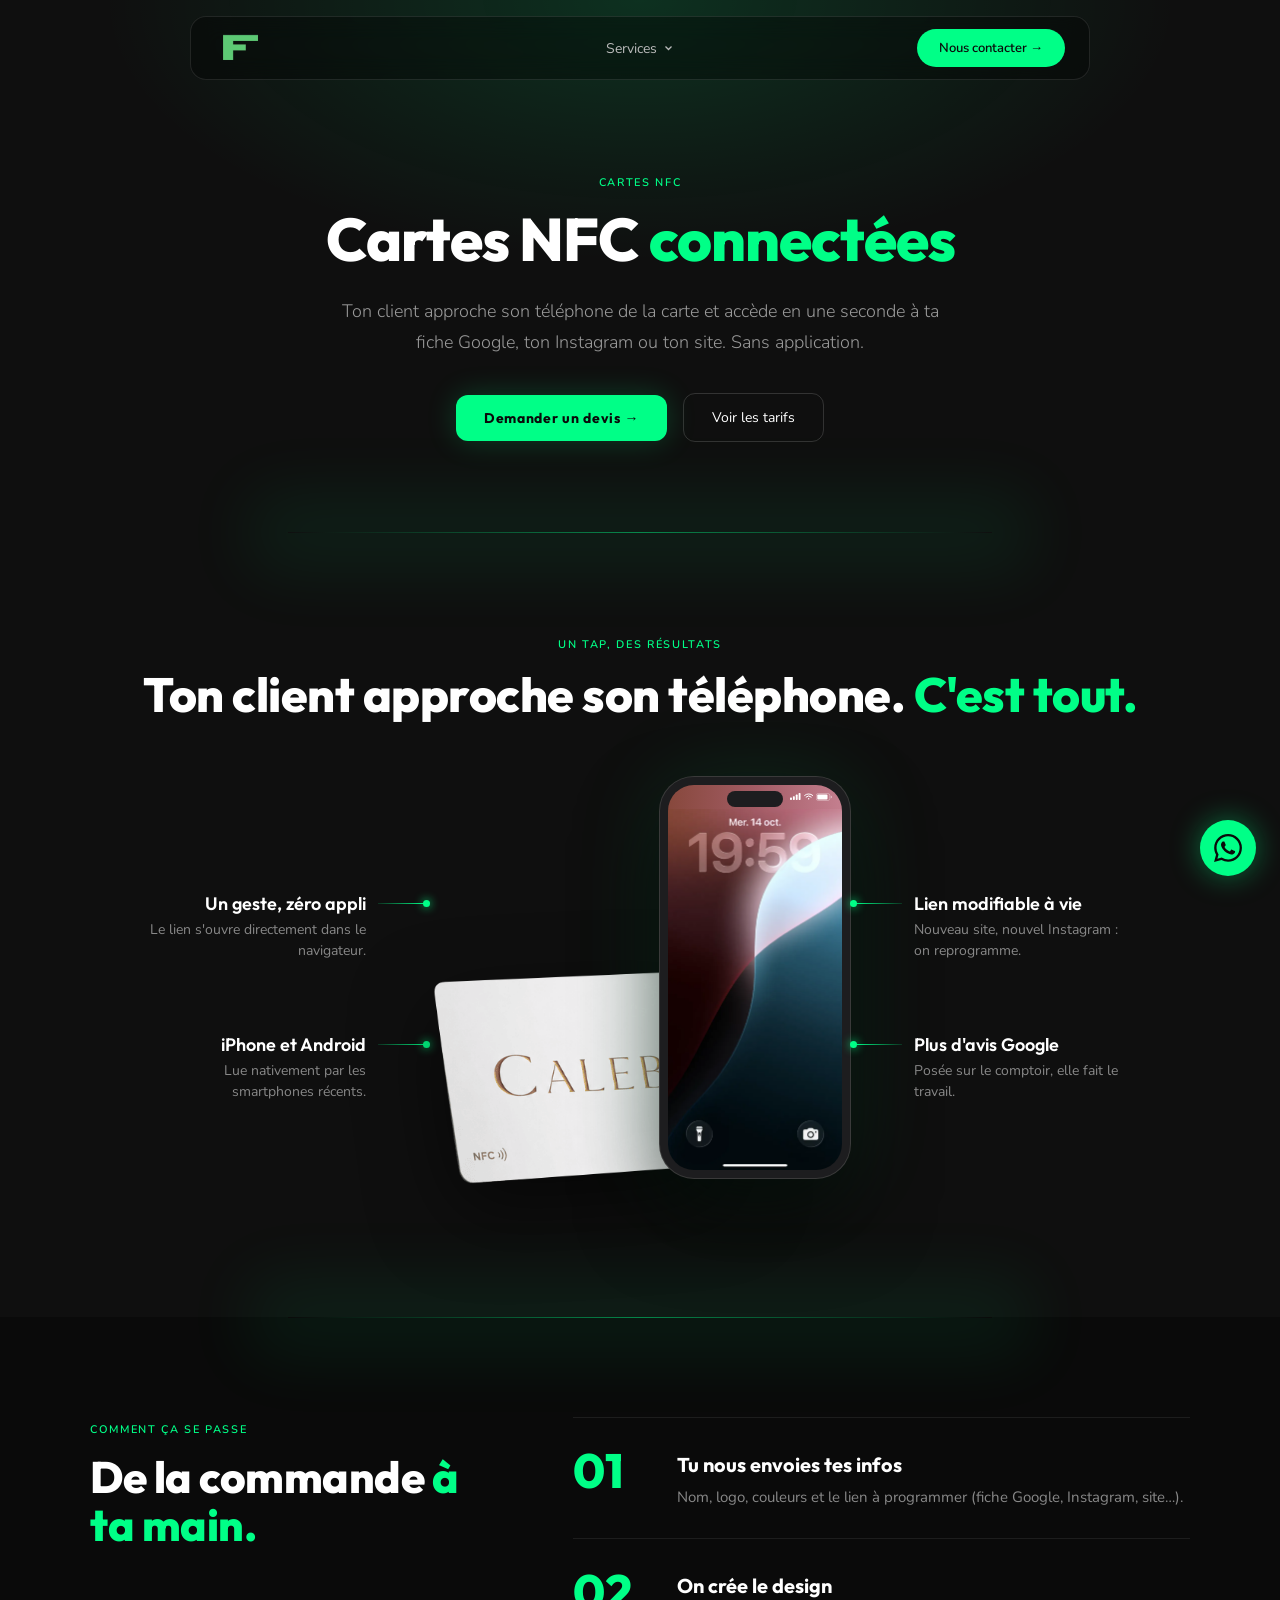
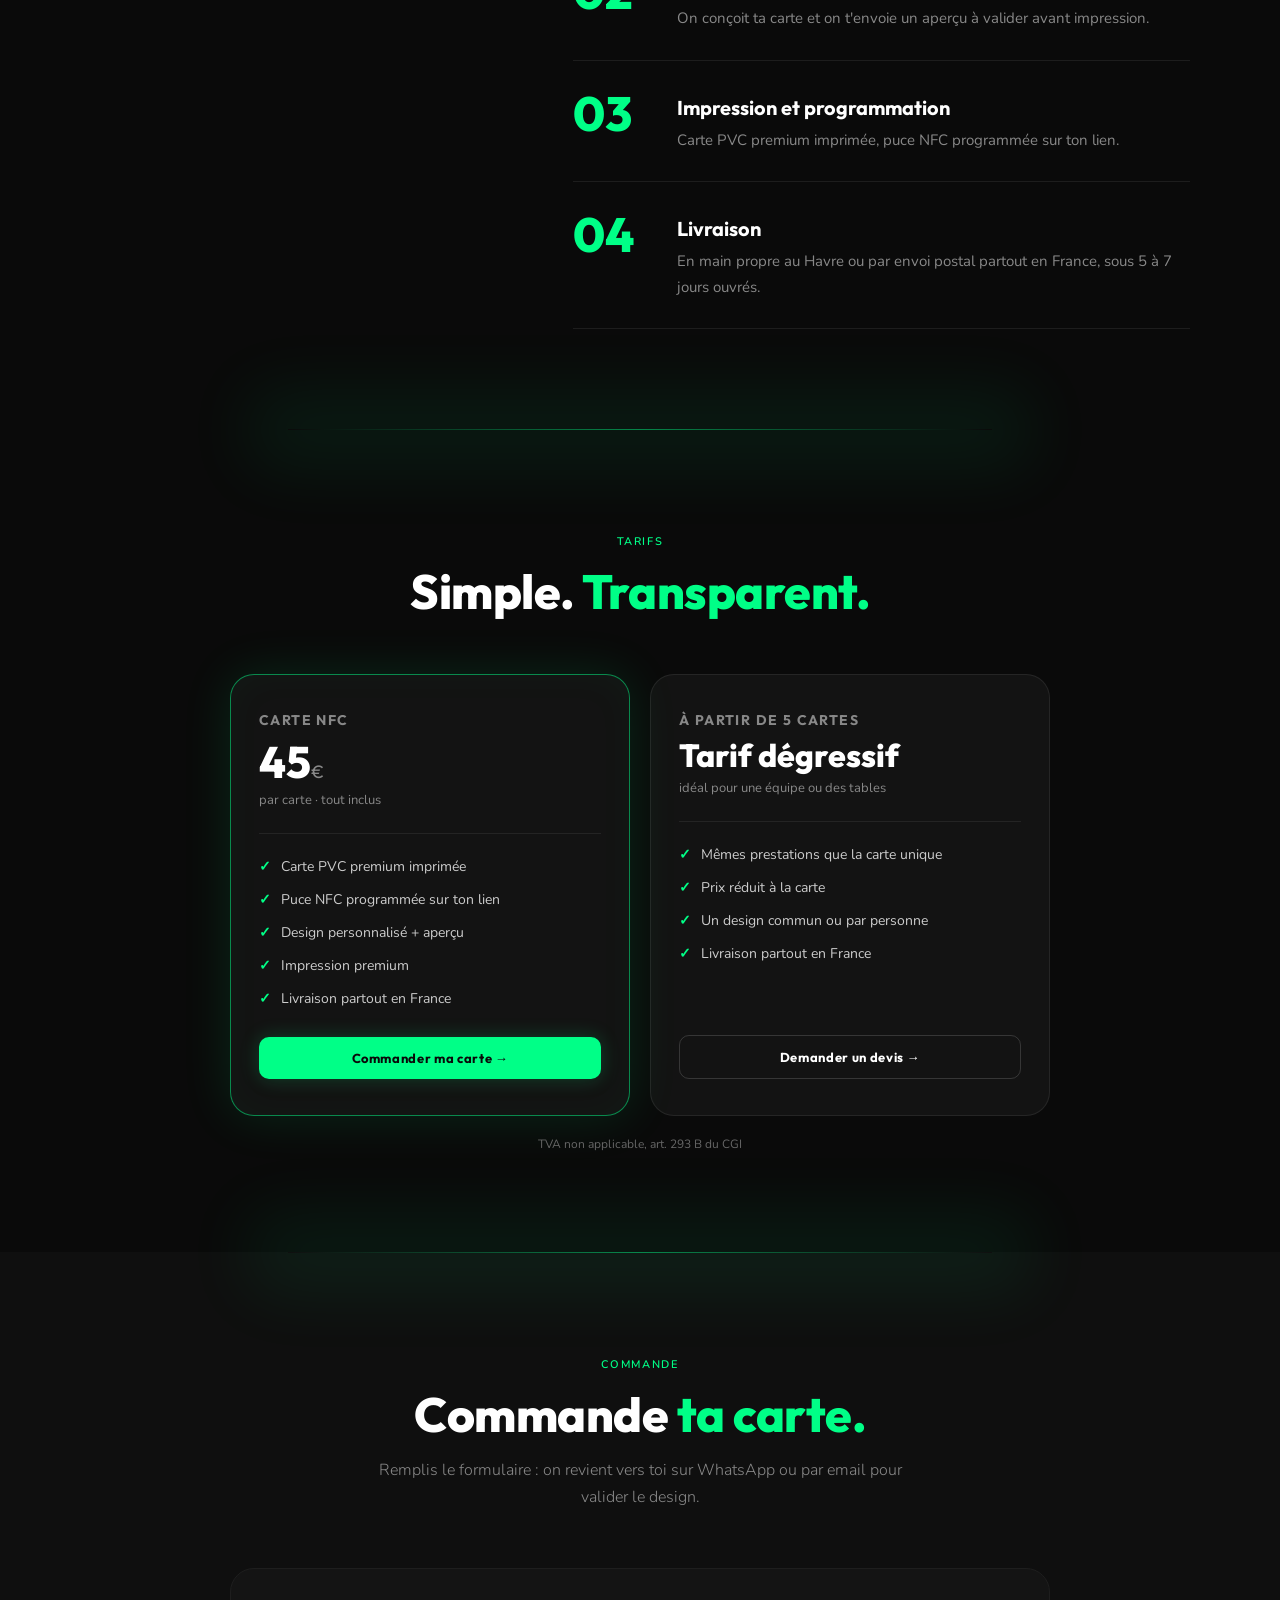
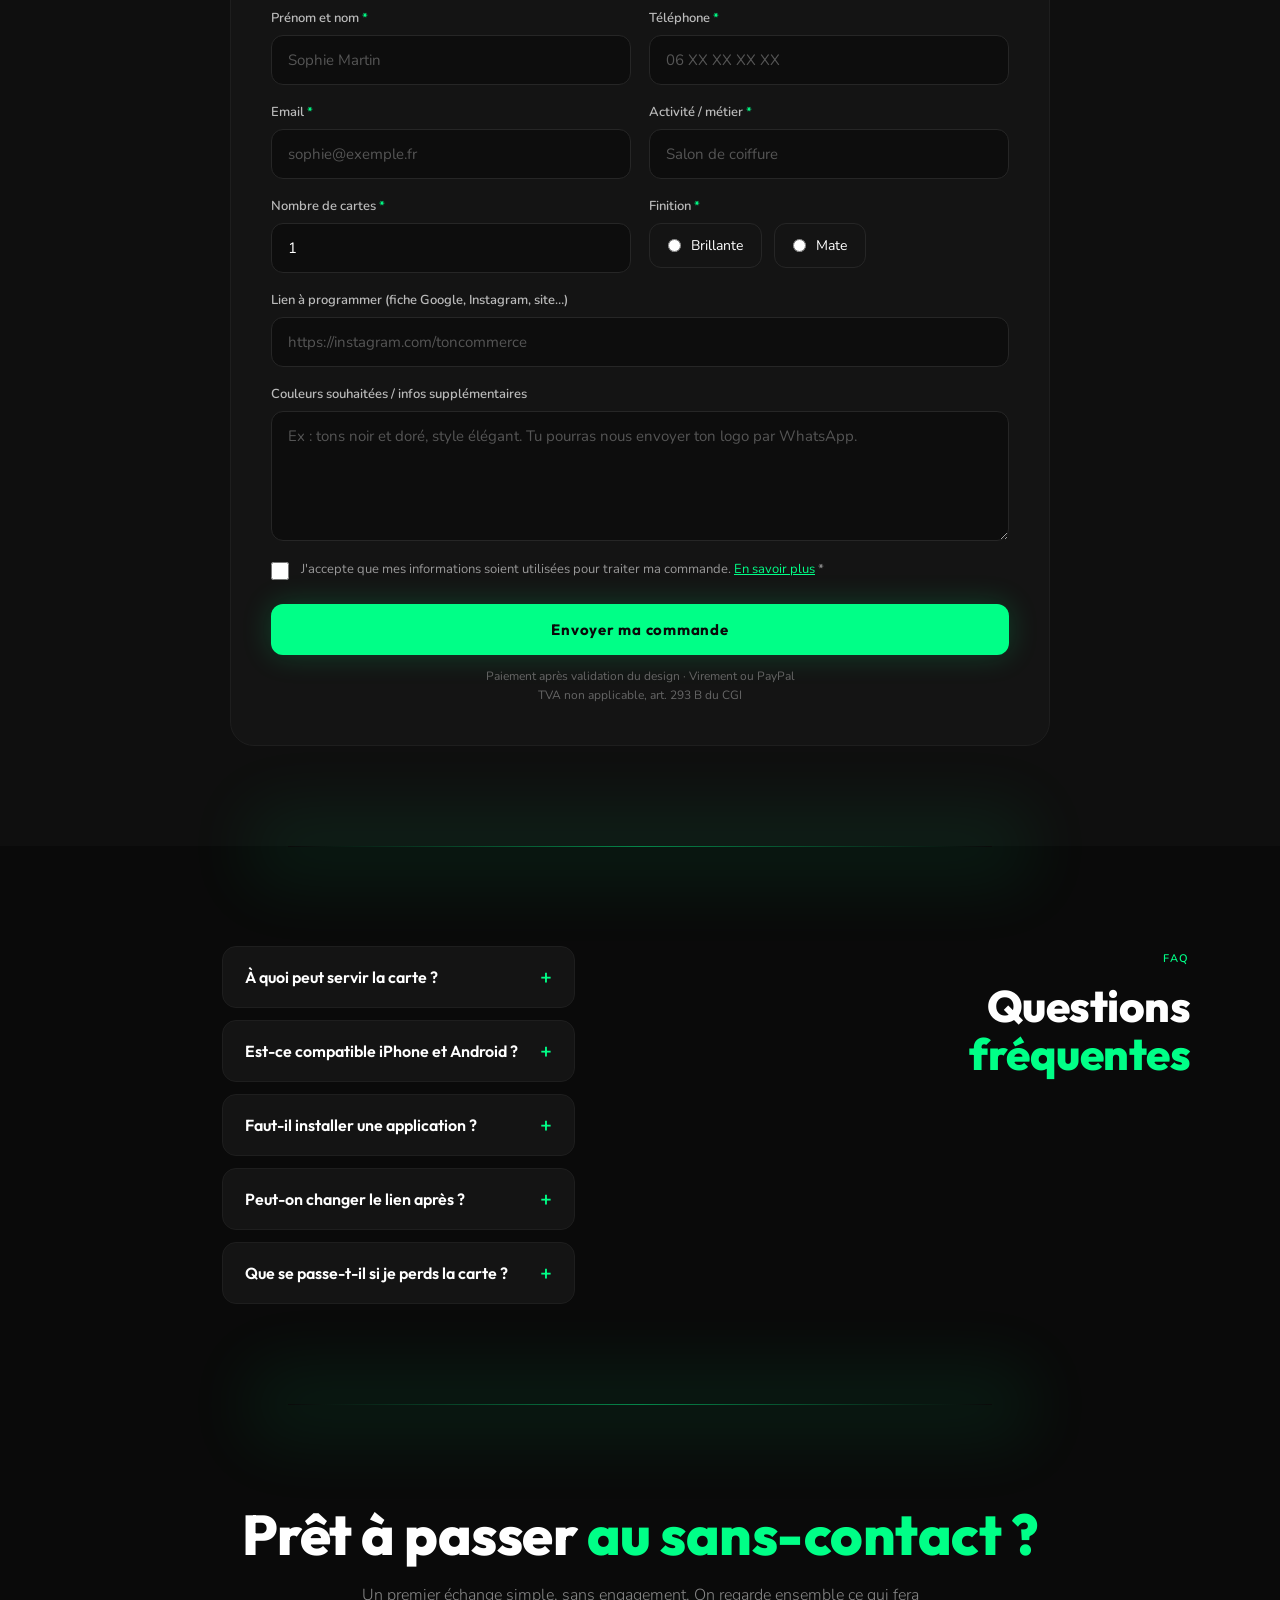
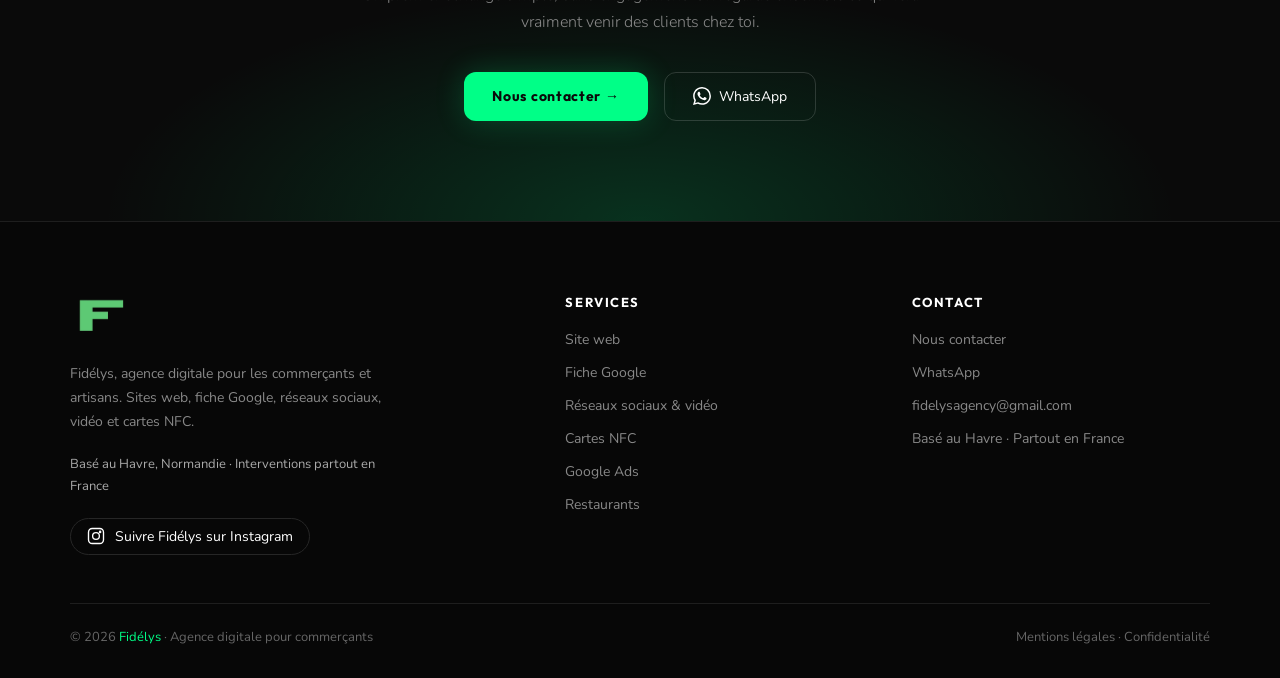
==== commit 5c7a389b: "Refonte multi-pages du site Fidélys - 8 pages : accueil, 6 pages services, contact, mentions légales" ====
--- a/cartes-nfc.html
+++ b/cartes-nfc.html
@@ -1,1135 +1,349 @@
 <!DOCTYPE html>
 <html lang="fr">
 <head>
-<meta charset="UTF-8"/>
-<meta name="viewport" content="width=device-width, initial-scale=1.0"/>
-<meta name="description" content="Carte de visite NFC premium par Fidélys — Design sur mesure, puce NFC programmée, livraison en France. Partagez vos réseaux d'un simple tap."/>
-<title>Carte de Visite NFC — Fidélys</title>
-<link href="https://fonts.googleapis.com/css2?family=Playfair+Display:ital,wght@0,400;0,600;0,700;1,400;1,600&family=Inter:wght@300;400;500;600&display=swap" rel="stylesheet"/>
-<style>
-  :root {
-    --gold: #C9A84C;
-    --gold-light: #F2D06B;
-    --gold-dark: #A8832A;
-    --black: #080808;
-    --black-2: #0f0f0f;
-    --black-3: #141414;
-    --white: #F0EBE1;
-    --white-dim: rgba(240,235,225,0.55);
-    --serif: 'Playfair Display', serif;
-    --sans: 'Inter', sans-serif;
-  }
-
-  *, *::before, *::after { margin:0; padding:0; box-sizing:border-box; }
-
-  html {
-    scroll-behavior: smooth;
-    background: var(--black);
-  }
-
-  body {
-    background: transparent;
-    color: var(--white);
-    font-family: var(--sans);
-    font-weight: 300;
-    overflow-x: hidden;
-    cursor: none;
-  }
-
-  /* Grain */
-  body::before {
-    content: ''; position: fixed; inset: 0;
-    background-image: url("data:image/svg+xml,%3Csvg viewBox='0 0 256 256' xmlns='http://www.w3.org/2000/svg'%3E%3Cfilter id='noise'%3E%3CfeTurbulence type='fractalNoise' baseFrequency='0.9' numOctaves='4' stitchTiles='stitch'/%3E%3C/filter%3E%3Crect width='100%25' height='100%25' filter='url(%23noise)' opacity='0.04'/%3E%3C/svg%3E");
-    pointer-events: none; z-index: 1000; opacity: 0.3;
-  }
-
-  /* — FOND ANIMÉ — */
-  .bg-blobs {
-    position: fixed; inset: 0; z-index: -1;
-    pointer-events: none; overflow: hidden;
-  }
-  .bg-blob {
-    position: absolute; border-radius: 50%;
-    filter: blur(130px);
-  }
-  .bg-blob-1 {
-    width: 55vw; height: 55vw;
-    background: radial-gradient(circle, rgba(201,168,76,0.08), transparent 70%);
-    top: -15vw; left: -10vw;
-    animation: blob1 30s ease-in-out infinite;
-  }
-  .bg-blob-2 {
-    width: 45vw; height: 45vw;
-    background: radial-gradient(circle, rgba(201,168,76,0.06), transparent 70%);
-    bottom: -12vw; right: -8vw;
-    animation: blob2 38s ease-in-out infinite;
-  }
-  .bg-blob-3 {
-    width: 35vw; height: 35vw;
-    background: radial-gradient(circle, rgba(168,131,42,0.04), transparent 70%);
-    top: 50%; left: 50%;
-    transform: translate(-50%, -50%);
-    animation: blob3 22s ease-in-out infinite;
-  }
-  @keyframes blob1 {
-    0%,100% { transform: translate(0,0); }
-    25% { transform: translate(4vw, 5vh); }
-    50% { transform: translate(2vw, -6vh); }
-    75% { transform: translate(-5vw, 3vh); }
-  }
-  @keyframes blob2 {
-    0%,100% { transform: translate(0,0); }
-    30% { transform: translate(-4vw, -4vh); }
-    65% { transform: translate(-2vw, 6vh); }
-    85% { transform: translate(5vw, -2vh); }
-  }
-  @keyframes blob3 {
-    0%,100% { opacity: 0.5; transform: translate(-50%,-50%) scale(1); }
-    50% { opacity: 1; transform: translate(-50%,-50%) scale(1.4); }
-  }
-
-  /* Grid */
-  .bg-grid {
-    position: fixed; inset: 0; z-index: -1;
-    pointer-events: none;
-    background-image:
-      linear-gradient(rgba(201,168,76,0.04) 1px, transparent 1px),
-      linear-gradient(90deg, rgba(201,168,76,0.04) 1px, transparent 1px);
-    background-size: 64px 64px;
-    mask-image: radial-gradient(ellipse 80% 80% at 50% 50%, black 20%, transparent 100%);
-    -webkit-mask-image: radial-gradient(ellipse 80% 80% at 50% 50%, black 20%, transparent 100%);
-  }
-
-  /* Cursor */
-  .cursor {
-    position: fixed; width: 7px; height: 7px;
-    background: var(--gold); border-radius: 50%;
-    pointer-events: none; z-index: 9999;
-    transform: translate(-50%,-50%);
-  }
-  .cursor-ring {
-    position: fixed; width: 28px; height: 28px;
-    border: 1px solid rgba(201,168,76,0.4); border-radius: 50%;
-    pointer-events: none; z-index: 9998;
-    transform: translate(-50%,-50%);
-    transition: all 0.12s ease;
-  }
-
-  /* — NAV — */
-  nav {
-    position: fixed; top:0; left:0; right:0; z-index: 100;
-    padding: 24px 60px;
-    display: flex; align-items: center; justify-content: space-between;
-    border-bottom: 1px solid rgba(201,168,76,0.06);
-    background: rgba(8,8,8,0.88);
-    backdrop-filter: blur(16px);
-  }
-  .nav-logo {
-    font-family: var(--serif); font-size: 20px; font-weight: 700;
-    letter-spacing: 6px; color: var(--gold); text-decoration: none;
-  }
-  .nav-logo span { color: var(--gold-light); }
-  .nav-links { display: flex; gap: 40px; list-style: none; }
-  .nav-links a {
-    font-size: 9px; letter-spacing: 3px;
-    text-transform: uppercase; color: var(--white-dim); text-decoration: none;
-    transition: color 0.3s;
-  }
-  .nav-links a:hover, .nav-links a.active { color: var(--gold); }
-  .nav-cta {
-    font-size: 9px; letter-spacing: 2px; text-transform: uppercase;
-    color: #fff; font-weight: 600; padding: 10px 22px;
-    text-decoration: none; border-radius: 6px;
-    background: radial-gradient(150% 180% at 11.14% 140%, #1a1000 37.35%, #3a2800 61.36%, #7a5a00 78.42%, #C9A84C 89.52%, #F2D06B 100%);
-    border: 1px solid rgba(201,168,76,0.2);
-    transition: all 0.5s;
-  }
-  .nav-cta:hover {
-    background: radial-gradient(120% 103% at 0% 91.51%, #F2D06B 0%, #C9A84C 8.8%, #a07820 21.44%, #3a2800 71.34%, #1a1000 85.76%);
-    border-color: rgba(242,208,107,0.4);
-  }
-
-  /* — HERO — */
-  #hero {
-    min-height: 100vh;
-    display: flex; align-items: center;
-    padding: 140px 60px 80px;
-    position: relative; overflow: hidden;
-  }
-
-  .hero-grid {
-    display: grid; grid-template-columns: 1fr 1fr;
-    gap: 80px; max-width: 1200px; width: 100%;
-    align-items: center;
-  }
-
-  .hero-eyebrow {
-    font-size: 9px; letter-spacing: 5px;
-    text-transform: uppercase; color: var(--gold);
-    margin-bottom: 28px;
-    opacity: 0; animation: fadeUp 0.8s 0.2s forwards;
-  }
-  .hero-title {
-    font-family: var(--serif);
-    font-size: clamp(44px, 5.5vw, 76px);
-    font-weight: 400; line-height: 1.08;
-    margin-bottom: 28px;
-    opacity: 0; animation: fadeUp 0.8s 0.4s forwards;
-  }
-  .hero-title em { font-style: italic; color: var(--gold); }
-  .hero-sub {
-    font-size: 13px; line-height: 1.85; font-weight: 300;
-    color: var(--white-dim); max-width: 400px; margin-bottom: 44px;
-    opacity: 0; animation: fadeUp 0.8s 0.6s forwards;
-  }
-  .hero-actions {
-    display: flex; gap: 16px; align-items: center;
-    opacity: 0; animation: fadeUp 0.8s 0.8s forwards;
-  }
-
-  /* — CARD 3D — */
-  .card-scene {
-    perspective: 1000px;
-    display: flex; justify-content: center; align-items: center;
-    opacity: 0; animation: fadeUp 0.8s 0.5s forwards;
-  }
-  .card-3d {
-    width: 340px; height: 214px;
-    border-radius: 14px;
-    position: relative; transform-style: preserve-3d;
-    transform: rotateY(-15deg) rotateX(5deg);
-    animation: cardFloat 4s ease-in-out infinite;
-    will-change: transform;
-  }
-  @keyframes cardFloat {
-    0%,100% { transform: rotateY(-15deg) rotateX(5deg) translateY(0); }
-    50% { transform: rotateY(-15deg) rotateX(5deg) translateY(-14px); }
-  }
-  .card-face {
-    position: absolute; inset: 0;
-    border-radius: 14px;
-    backface-visibility: hidden; overflow: hidden;
-  }
-  .card-front {
-    background: #0a0a0a;
-    border: 1px solid rgba(201,168,76,0.22);
-    box-shadow:
-      0 40px 100px rgba(0,0,0,0.95),
-      0 0 0 1px rgba(201,168,76,0.06),
-      inset 0 1px 0 rgba(201,168,76,0.1);
-    display: flex; align-items: center; justify-content: center;
-  }
-  .card-front::before {
-    content: '';
-    position: absolute; top: -60%; left: -30%;
-    width: 80%; height: 220%;
-    background: linear-gradient(to right, transparent, rgba(201,168,76,0.035), transparent);
-    transform: rotate(-25deg);
-    pointer-events: none;
-  }
-  .card-logo-main {
-    display: flex; flex-direction: column; align-items: center; gap: 10px;
-    position: relative; z-index: 1;
-  }
-  .card-logo-mark {
-    font-family: var(--serif); font-size: 68px; font-weight: 700;
-    font-style: italic; color: var(--gold); line-height: 1;
-  }
-  .card-logo-name {
-    font-size: 7px; letter-spacing: 9px; text-transform: uppercase;
-    color: rgba(201,168,76,0.45); margin-left: 9px;
-  }
-  .card-nfc-corner {
-    position: absolute; top: 50%; right: 22px; opacity: 0.4;
-    transform: translateY(-50%) scaleX(-1);
-  }
-
-  /* NFC pulse */
-  .nfc-pulse {
-    position: absolute; bottom: -54px; left: 50%;
-    transform: translateX(-50%);
-    display: flex; flex-direction: column; align-items: center; gap: 8px;
-  }
-  .nfc-pulse-rings { position: relative; width: 40px; height: 40px; }
-  .nfc-ring {
-    position: absolute; border-radius: 50%;
-    border: 1px solid rgba(201,168,76,0.35);
-    top: 50%; left: 50%;
-    transform: translate(-50%,-50%);
-    animation: nfcPulse 2s ease-out infinite;
-  }
-  .nfc-ring:nth-child(1) { width: 16px; height: 16px; animation-delay: 0s; }
-  .nfc-ring:nth-child(2) { width: 28px; height: 28px; animation-delay: 0.4s; }
-  .nfc-ring:nth-child(3) { width: 40px; height: 40px; animation-delay: 0.8s; }
-  @keyframes nfcPulse {
-    0% { opacity: 0.7; transform: translate(-50%,-50%) scale(0.8); }
-    100% { opacity: 0; transform: translate(-50%,-50%) scale(1.4); }
-  }
-  .nfc-label {
-    font-size: 7px; letter-spacing: 3px; text-transform: uppercase;
-    color: var(--gold); opacity: 0.5; margin-top: 14px;
-  }
-
-  /* — SECTIONS — */
-  .section-eyebrow {
-    font-size: 9px; letter-spacing: 5px; text-transform: uppercase;
-    color: var(--gold); margin-bottom: 16px;
-  }
-  .section-title {
-    font-family: var(--serif); font-size: clamp(34px, 4vw, 56px);
-    font-weight: 400; line-height: 1.1; margin-bottom: 72px;
-  }
-  .section-title em { font-style: italic; color: var(--gold); }
-
-  /* HOW */
-  #how { padding: 120px 60px; position: relative; }
-  .steps-grid {
-    display: grid; grid-template-columns: repeat(3, 1fr);
-    gap: 2px; max-width: 1200px;
-  }
-  .step-card {
-    background: rgba(15,15,15,0.9);
-    border: 1px solid rgba(255,255,255,0.04);
-    padding: 48px 36px;
-    position: relative; overflow: hidden;
-    transition: border-color 0.3s, background 0.3s;
-  }
-  .step-card:hover {
-    border-color: rgba(201,168,76,0.15);
-    background: rgba(20,20,20,0.95);
-  }
-  .step-card::after {
-    content: '';
-    position: absolute; top: 0; left: 0; right: 0; height: 1px;
-    background: linear-gradient(to right, transparent, rgba(201,168,76,0.5), transparent);
-    opacity: 0; transition: opacity 0.3s;
-  }
-  .step-card:hover::after { opacity: 1; }
-  .step-num {
-    font-family: var(--serif); font-size: 64px; font-weight: 400;
-    color: rgba(201,168,76,0.07); line-height: 1;
-    margin-bottom: 24px; transition: color 0.3s;
-  }
-  .step-card:hover .step-num { color: rgba(201,168,76,0.15); }
-  .step-icon {
-    width: 40px; height: 40px; margin-bottom: 20px;
-    display: flex; align-items: center; justify-content: center;
-    border: 1px solid rgba(201,168,76,0.15); border-radius: 8px;
-  }
-  .step-icon svg { width: 18px; height: 18px; stroke: var(--gold); fill: none; stroke-width: 1.5; }
-  .step-title {
-    font-family: var(--serif); font-size: 20px; font-weight: 400;
-    margin-bottom: 14px;
-  }
-  .step-desc { font-size: 12px; line-height: 1.85; color: var(--white-dim); }
-
-  /* INCLUS */
-  #inclus {
-    padding: 120px 60px;
-    background: rgba(10,10,10,0.92);
-    position: relative; overflow: hidden;
-  }
-  #inclus::before {
-    content: '';
-    position: absolute; top: -200px; right: -200px;
-    width: 600px; height: 600px;
-    background: radial-gradient(circle, rgba(201,168,76,0.04) 0%, transparent 70%);
-    pointer-events: none;
-  }
-  .inclus-grid {
-    display: grid; grid-template-columns: 1fr 1fr;
-    gap: 80px; max-width: 1200px; align-items: center;
-  }
-  .inclus-list { list-style: none; }
-  .inclus-item {
-    display: flex; align-items: flex-start; gap: 18px;
-    padding: 22px 0;
-    border-bottom: 1px solid rgba(255,255,255,0.04);
-    opacity: 0; transform: translateX(-16px);
-    transition: opacity 0.5s, transform 0.5s;
-  }
-  .inclus-item.visible { opacity: 1; transform: translateX(0); }
-  .inclus-check {
-    width: 18px; height: 18px; flex-shrink: 0;
-    border: 1px solid rgba(201,168,76,0.5); border-radius: 50%;
-    display: flex; align-items: center; justify-content: center;
-    margin-top: 2px;
-  }
-  .inclus-check::after { content: '✓'; font-size: 9px; color: var(--gold); }
-  .inclus-text strong {
-    display: block; font-size: 13px; font-weight: 500;
-    letter-spacing: 0.3px; margin-bottom: 4px;
-  }
-  .inclus-text span { font-size: 11px; color: var(--white-dim); line-height: 1.7; }
-
-  /* Phone mockup */
-  .phone-mockup {
-    display: flex; justify-content: center; align-items: center;
-    position: relative;
-  }
-  .phone {
-    width: 234px; height: 450px;
-    background: #0a0a0a;
-    border-radius: 34px;
-    border: 1px solid rgba(201,168,76,0.15);
-    box-shadow: 0 40px 100px rgba(0,0,0,0.7), 0 0 0 1px rgba(255,255,255,0.02);
-    overflow: hidden; position: relative;
-    animation: phoneFloat 4s ease-in-out infinite;
-  }
-  @keyframes phoneFloat {
-    0%,100% { transform: translateY(0); }
-    50% { transform: translateY(-10px); }
-  }
-  .phone-notch {
-    width: 76px; height: 22px;
-    background: #060606;
-    border-radius: 0 0 14px 14px;
-    margin: 0 auto; position: relative; z-index: 2;
-  }
-  .phone-screen {
-    padding: 14px;
-    display: flex; flex-direction: column; align-items: center; gap: 11px;
-  }
-  .phone-avatar {
-    width: 66px; height: 66px; border-radius: 50%;
-    background: linear-gradient(135deg, #1e1500, #3a2c00);
-    border: 1.5px solid rgba(201,168,76,0.25);
-    display: flex; align-items: center; justify-content: center;
-    font-family: var(--serif); font-size: 24px; color: var(--gold); font-style: italic;
-  }
-  .phone-pname {
-    font-family: var(--serif); font-size: 17px; font-weight: 400;
-    text-align: center; color: var(--white);
-  }
-  .phone-ptitle {
-    font-size: 7px; letter-spacing: 3px; text-transform: uppercase;
-    color: var(--gold); text-align: center; opacity: 0.8;
-  }
-  .phone-divider {
-    width: 36px; height: 1px;
-    background: linear-gradient(to right, transparent, rgba(201,168,76,0.4), transparent);
-  }
-  .phone-links { display: flex; flex-direction: column; gap: 7px; width: 100%; }
-  .phone-link {
-    background: rgba(255,255,255,0.02);
-    border: 1px solid rgba(255,255,255,0.05);
-    border-radius: 9px; padding: 9px 14px;
-    display: flex; align-items: center; gap: 9px;
-  }
-  .phone-link-icon {
-    width: 18px; height: 18px; border-radius: 5px;
-    display: flex; align-items: center; justify-content: center;
-  }
-  .phone-link-text { font-size: 8px; letter-spacing: 1px; color: var(--white-dim); }
-  .phone-glow {
-    position: absolute; bottom: -80px; left: 50%; transform: translateX(-50%);
-    width: 160px; height: 160px;
-    background: radial-gradient(circle, rgba(201,168,76,0.1) 0%, transparent 70%);
-    pointer-events: none;
-  }
-
-  /* TARIF */
-  #tarif { padding: 120px 60px; position: relative; }
-  .tarif-card {
-    max-width: 620px; margin: 0 auto;
-    background: rgba(12,12,12,0.95);
-    border: 1px solid rgba(201,168,76,0.1);
-    border-radius: 20px; padding: 60px;
-    position: relative; overflow: hidden;
-    text-align: center;
-  }
-  .tarif-card::before {
-    content: '';
-    position: absolute; top: 0; left: 0; right: 0; height: 1px;
-    background: linear-gradient(to right, transparent, rgba(201,168,76,0.5), transparent);
-  }
-  .tarif-particles { position: absolute; inset: 0; pointer-events: none; overflow: hidden; }
-  .tarif-particles span {
-    position: absolute; border-radius: 50%; background: var(--gold);
-    animation: particleFloat 10s ease-in-out infinite;
-  }
-  @keyframes particleFloat {
-    0%,100% { transform: translateY(0) scale(1); opacity: 0.15; }
-    50% { transform: translateY(-28px) scale(1.2); opacity: 0.4; }
-  }
-  .tarif-eyebrow {
-    font-size: 8px; letter-spacing: 5px; text-transform: uppercase;
-    color: var(--gold); margin-bottom: 24px; opacity: 0.8;
-  }
-  .tarif-price {
-    font-family: var(--serif); font-size: 96px; font-weight: 400;
-    line-height: 1; color: var(--white); margin-bottom: 8px;
-  }
-  .tarif-price sup { font-size: 38px; vertical-align: super; }
-  .tarif-price-note {
-    font-size: 10px; letter-spacing: 3px; text-transform: uppercase;
-    color: var(--white-dim); margin-bottom: 40px;
-  }
-  .tarif-features {
-    display: flex; flex-direction: column;
-    margin-bottom: 40px;
-    border-top: 1px solid rgba(255,255,255,0.04);
-  }
-  .tarif-feature {
-    display: flex; align-items: center; justify-content: space-between;
-    padding: 14px 0;
-    border-bottom: 1px solid rgba(255,255,255,0.04);
-  }
-  .tarif-feature-name {
-    font-size: 11px; letter-spacing: 0.5px; color: var(--white-dim); text-align: left;
-  }
-  .tarif-feature-val {
-    font-size: 9px; letter-spacing: 2px; text-transform: uppercase;
-    color: var(--gold); font-weight: 500; white-space: nowrap; margin-left: 16px;
-  }
-  .tarif-options {
-    display: grid; grid-template-columns: 1fr 1fr;
-    gap: 10px; margin-bottom: 36px;
-  }
-  .tarif-option {
-    background: rgba(255,255,255,0.02);
-    border: 1px solid rgba(255,255,255,0.05);
-    border-radius: 10px; padding: 20px 14px;
-    text-align: center; transition: all 0.3s;
-  }
-  .tarif-option:hover {
-    background: rgba(201,168,76,0.06);
-    border-color: rgba(201,168,76,0.2);
-  }
-  .tarif-option-title {
-    font-size: 8px; letter-spacing: 3px; text-transform: uppercase;
-    color: var(--gold); margin-bottom: 10px; opacity: 0.8;
-  }
-  .tarif-option-price {
-    font-family: var(--serif); font-size: 28px; font-weight: 400;
-    color: var(--white); margin-bottom: 6px;
-  }
-  .tarif-option-price sup { font-size: 13px; }
-  .tarif-option-note { font-size: 9px; color: var(--white-dim); line-height: 1.5; }
-
-  /* FORM */
-  #commander {
-    padding: 120px 60px;
-    background: rgba(10,10,10,0.92);
-  }
-  .form-wrap { max-width: 680px; margin: 0 auto; }
-  .form-grid {
-    display: grid; grid-template-columns: 1fr 1fr;
-    gap: 14px; margin-bottom: 14px;
-  }
-  .form-group { display: flex; flex-direction: column; gap: 8px; }
-  .form-group.full { grid-column: 1/-1; }
-  .form-label {
-    font-size: 8px; letter-spacing: 3px; text-transform: uppercase;
-    color: rgba(201,168,76,0.7);
-  }
-  .form-input, .form-textarea {
-    background: rgba(255,255,255,0.02);
-    border: 1px solid rgba(255,255,255,0.06);
-    border-radius: 8px; padding: 13px 16px;
-    font-family: var(--sans); font-size: 12px; font-weight: 300;
-    color: var(--white); outline: none;
-    transition: border-color 0.3s, background 0.3s;
-    cursor: none;
-  }
-  .form-input:focus, .form-textarea:focus {
-    border-color: rgba(201,168,76,0.35);
-    background: rgba(201,168,76,0.03);
-  }
-  .form-textarea { resize: vertical; min-height: 96px; }
-  .form-input::placeholder, .form-textarea::placeholder { color: rgba(240,235,225,0.2); }
-  .form-radio-group { display: flex; gap: 10px; flex-wrap: wrap; }
-  .form-radio {
-    display: flex; align-items: center; gap: 8px;
-    cursor: none; padding: 10px 14px;
-    background: rgba(255,255,255,0.02);
-    border: 1px solid rgba(255,255,255,0.06);
-    border-radius: 7px; transition: all 0.3s;
-  }
-  .form-radio:hover { border-color: rgba(201,168,76,0.25); }
-  .form-radio input { display: none; }
-  .form-radio.selected {
-    background: rgba(201,168,76,0.07);
-    border-color: rgba(201,168,76,0.35);
-    color: var(--gold);
-  }
-  .form-radio-dot {
-    width: 7px; height: 7px; border-radius: 50%;
-    border: 1px solid var(--gold); flex-shrink: 0;
-  }
-  .form-radio.selected .form-radio-dot { background: var(--gold); }
-  .form-radio-text { font-size: 10px; letter-spacing: 0.5px; }
-  .form-submit {
-    width: 100%; padding: 17px;
-    font-size: 9px; letter-spacing: 3px; text-transform: uppercase;
-    font-weight: 600; color: #fff;
-    border: 1px solid rgba(201,168,76,0.2);
-    border-radius: 8px; cursor: none;
-    background: radial-gradient(150% 180% at 11.14% 140%, #1a1000 37.35%, #3a2800 61.36%, #7a5a00 78.42%, #C9A84C 89.52%, #F2D06B 100%);
-    margin-top: 20px; transition: all 0.5s;
-  }
-  .form-submit:hover {
-    background: radial-gradient(120% 103% at 0% 91.51%, #F2D06B 0%, #C9A84C 8.8%, #a07820 21.44%, #3a2800 71.34%, #1a1000 85.76%);
-    border-color: rgba(242,208,107,0.4);
-  }
-  .form-submit:disabled { opacity: 0.55; cursor: not-allowed; }
-  .form-payment-note {
-    margin-top: 14px; text-align: center;
-    font-size: 9px; letter-spacing: 0.5px;
-    color: rgba(240,235,225,0.25); line-height: 1.7;
-  }
-
-  /* FOOTER */
-  footer {
-    padding: 36px 60px;
-    border-top: 1px solid rgba(255,255,255,0.04);
-    display: flex; align-items: center; justify-content: space-between;
-  }
-  .footer-back {
-    font-size: 9px; letter-spacing: 2px; text-transform: uppercase;
-    color: var(--white-dim); text-decoration: none;
-    transition: color 0.3s; display: flex; align-items: center; gap: 8px;
-  }
-  .footer-back:hover { color: var(--gold); }
-  .footer-copy { font-size: 9px; color: rgba(240,235,225,0.2); }
-
-  /* Buttons */
-  .btn-primary {
-    font-size: 9px; letter-spacing: 3px; text-transform: uppercase;
-    color: #fff; padding: 15px 32px; text-decoration: none;
-    border-radius: 8px; display: inline-flex; align-items: center; justify-content: center;
-    font-weight: 600; cursor: none;
-    background: radial-gradient(150% 180% at 11.14% 140%, #1a1000 37.35%, #3a2800 61.36%, #7a5a00 78.42%, #C9A84C 89.52%, #F2D06B 100%);
-    border: 1px solid rgba(201,168,76,0.2);
-    transition: all 0.5s;
-  }
-  .btn-primary:hover {
-    background: radial-gradient(120% 103% at 0% 91.51%, #F2D06B 0%, #C9A84C 8.8%, #a07820 21.44%, #3a2800 71.34%, #1a1000 85.76%);
-    border-color: rgba(242,208,107,0.4);
-  }
-  .btn-ghost {
-    font-size: 9px; letter-spacing: 3px; text-transform: uppercase;
-    color: var(--white-dim); padding: 15px 22px; text-decoration: none;
-    border-radius: 8px; display: inline-flex; align-items: center; gap: 8px;
-    border: 1px solid rgba(255,255,255,0.08);
-    transition: all 0.3s; cursor: none;
-  }
-  .btn-ghost:hover { color: var(--gold); border-color: rgba(201,168,76,0.25); }
-
-  /* Reveal */
-  .reveal {
-    opacity: 0; transform: translateY(24px);
-    transition: opacity 0.7s ease, transform 0.7s ease;
-  }
-  .reveal.visible { opacity: 1; transform: translateY(0); }
-
-  @keyframes fadeUp {
-    from { opacity: 0; transform: translateY(20px); }
-    to { opacity: 1; transform: translateY(0); }
-  }
-
-  /* Responsive */
-  @media (max-width: 900px) {
-    nav { padding: 18px 20px; }
-    .nav-links { display: none; }
-    #hero { padding: 100px 20px 60px; }
-    .hero-grid { grid-template-columns: 1fr; gap: 56px; }
-    .card-scene { order: -1; }
-    .steps-grid { grid-template-columns: 1fr; }
-    .inclus-grid { grid-template-columns: 1fr; }
-    .phone-mockup { display: none; }
-    .tarif-options { grid-template-columns: 1fr; }
-    .tarif-card { padding: 36px 20px; }
-    .form-grid { grid-template-columns: 1fr; }
-    footer { flex-direction: column; gap: 14px; text-align: center; }
-    #how, #inclus, #tarif, #commander { padding: 72px 20px; }
-  }
-</style>
+<meta charset="UTF-8">
+<meta name="viewport" content="width=device-width, initial-scale=1.0">
+<title>Cartes NFC connectées pour commerçants | Fidélys – Le Havre et partout en France</title>
+<meta name="description" content="Cartes NFC connectées pour commerçants, basé au Havre, livraison partout en France : avis Google, Instagram, site web ou carte de visite en un tap. 45€ la carte.">
+<link rel="canonical" href="https://fidelys.pro/cartes-nfc">
+<meta property="og:type" content="website">
+<meta property="og:locale" content="fr_FR">
+<meta property="og:site_name" content="Fidélys">
+<meta property="og:title" content="Cartes NFC connectées pour commerçants | Fidélys – Le Havre et partout en France">
+<meta property="og:description" content="Cartes NFC connectées pour commerçants, basé au Havre, livraison partout en France : avis Google, Instagram, site web ou carte de visite en un tap. 45€ la carte.">
+<meta property="og:url" content="https://fidelys.pro/cartes-nfc">
+<meta property="og:image" content="https://fidelys.pro/images/cartes-nfc.jpg">
+<link rel="icon" type="image/png" href="images/logo_fidelys.png">
+<link rel="apple-touch-icon" href="images/logo_fidelys.png">
+<link rel="preload" href="fonts/outfit-normal-400-800-latin.woff2" as="font" type="font/woff2" crossorigin>
+<link rel="preload" href="fonts/nunito-normal-300-700-latin.woff2" as="font" type="font/woff2" crossorigin>
+<link rel="stylesheet" href="fonts/polices.css">
+<link rel="stylesheet" href="style.css">
 </head>
 <body>
 
-<div class="bg-blobs" aria-hidden="true">
-  <div class="bg-blob bg-blob-1"></div>
-  <div class="bg-blob bg-blob-2"></div>
-  <div class="bg-blob bg-blob-3"></div>
-</div>
-<div class="bg-grid" aria-hidden="true"></div>
-
-<div class="cursor" id="cursor"></div>
-<div class="cursor-ring" id="cursorRing"></div>
-
-<!-- NAV -->
+<!-- NAVBAR -->
 <nav>
-  <a href="index.html" class="nav-logo">FIDÉL<span>YS</span></a>
-  <ul class="nav-links">
-    <li><a href="index.html">Accueil</a></li>
-    <li><a href="#how" data-section="how">Comment ça marche</a></li>
-    <li><a href="#inclus" data-section="inclus">Inclus</a></li>
-    <li><a href="#tarif" data-section="tarif">Tarifs</a></li>
-    <li><a href="#commander" data-section="commander">Commander</a></li>
+  <a href="index.html" class="nav-logo" aria-label="Fidélys, retour à l'accueil">
+    <img src="images/logo_fidelys.png" alt="Fidélys" width="47" height="36">
+  </a>
+
+  <ul class="nav-menu">
+    <li class="nav-dropdown">
+      <button class="nav-dropdown-btn" type="button" aria-expanded="false" aria-haspopup="true">
+        Services
+        <svg width="12" height="12" viewBox="0 0 24 24" fill="none" stroke="currentColor" stroke-width="2.5" aria-hidden="true"><path d="M6 9l6 6 6-6"/></svg>
+      </button>
+      <ul class="nav-dropdown-panel">
+        <li><a href="site-web.html">Site web</a></li>
+        <li><a href="fiche-google.html">Fiche Google</a></li>
+        <li><a href="reseaux-sociaux-video.html">Réseaux sociaux & vidéo</a></li>
+        <li><a href="cartes-nfc.html" aria-current="page">Cartes NFC</a></li>
+        <li><a href="google-ads.html">Google Ads</a></li>
+        <li><a href="restaurants.html">Restaurants</a></li>
+      </ul>
+    </li>
   </ul>
-  <a href="#commander" class="nav-cta">Commander ma carte</a>
+
+  <a href="contact.html" class="nav-cta">Nous contacter →</a>
+
+  <button class="nav-burger" type="button" aria-label="Ouvrir le menu" aria-expanded="false">
+    <span></span><span></span><span></span>
+  </button>
+
+  <div class="nav-mobile">
+    <a href="index.html">Accueil</a>
+    <div class="nav-mobile-label">Services</div>
+    <a href="site-web.html">Site web</a>
+    <a href="fiche-google.html">Fiche Google</a>
+    <a href="reseaux-sociaux-video.html">Réseaux sociaux & vidéo</a>
+    <a href="cartes-nfc.html" aria-current="page">Cartes NFC</a>
+    <a href="google-ads.html">Google Ads</a>
+    <a href="restaurants.html">Restaurants</a>
+    <a href="contact.html" class="nav-mobile-cta">Nous contacter →</a>
+  </div>
 </nav>
 
 <!-- HERO -->
-<section id="hero">
-  <div class="hero-grid">
-    <div class="hero-left">
-      <p class="hero-eyebrow">◆ Nouvelle prestation Fidélys</p>
-      <h1 class="hero-title">La carte de visite<br><em>qui parle</em><br>pour vous.</h1>
-      <p class="hero-sub">Une carte PVC premium avec puce NFC intégrée. Un tap suffit pour partager vos réseaux, votre contact et votre univers, instantanément, sans application.</p>
-      <div class="hero-actions">
-        <a href="#commander" class="btn-primary">Commander · 45€</a>
-        <a href="#how" class="btn-ghost">
-          Découvrir
-          <svg width="13" height="13" viewBox="0 0 24 24" fill="none" stroke="currentColor" stroke-width="2"><path d="M5 12h14M12 5l7 7-7 7"/></svg>
-        </a>
-      </div>
-    </div>
-
-    <!-- Card 3D -->
-    <div class="card-scene">
-      <div style="position:relative;">
-        <div class="card-3d" id="card3d">
-          <div class="card-face card-front">
-            <div class="card-logo-main">
-              <div class="card-logo-mark">F</div>
-              <div class="card-logo-name">FIDÉLYS</div>
+<section class="page-hero">
+  <div class="page-hero-inner">
+    <div class="section-badge">Cartes NFC</div>
+    <h1>Cartes NFC <span class="accent">connectées</span></h1>
+    <p>Ton client approche son téléphone de la carte et accède en une seconde à ta fiche Google, ton Instagram ou ton site. Sans application.</p>
+    <div class="hero-actions">
+      <a href="contact.html?service=cartes-nfc" class="btn-primary">Demander un devis →</a>
+      <a href="#tarifs" class="btn-secondary">Voir les tarifs</a>
+    </div>
+  </div>
+</section>
+
+<!-- VISUEL ANNOTÉ -->
+<section class="section-alt">
+  <div class="container">
+    
+  <div class="section-header center fade-up">
+    <div class="section-badge">Un tap, des résultats</div>
+    <h2 class="section-title">Ton client approche son téléphone. <span class="accent">C'est tout.</span></h2>
+    
+  </div>
+    <div class="annotated">
+      <div class="annots gauche">
+        <div class="annot" style="--i:0"><h3>Un geste, zéro appli</h3><p>Le lien s'ouvre directement dans le navigateur.</p></div>
+        <div class="annot" style="--i:1"><h3>iPhone et Android</h3><p>Lue nativement par les smartphones récents.</p></div>
+      </div>
+      <div class="annotated-visuel">
+        <div class="nfc-scene" role="img" aria-label="Un téléphone s'approche de la carte NFC et ouvre la page d'avis Google">
+          <img class="carte" src="images/nfc-carte.png" alt="" width="395" height="288" loading="lazy">
+          <span class="nfc-ondes" aria-hidden="true"></span>
+          <div class="phone">
+            <img class="ecran-veille" src="images/nfc/ecran-veille.webp" alt="" width="723" height="1451" loading="lazy">
+            <img class="ecran-avis" src="images/nfc/ecran-avis.webp" alt="" width="723" height="1221" loading="lazy">
+            <div class="ecran-statut ecran-veille" aria-hidden="true"><span></span><span class="icones"><svg width="14" height="9" viewBox="0 0 17 11" fill="#fff"><rect x="0" y="7" width="3" height="4" rx="1"/><rect x="4.5" y="5" width="3" height="6" rx="1"/><rect x="9" y="2.5" width="3" height="8.5" rx="1"/><rect x="13.5" y="0" width="3" height="11" rx="1"/></svg><svg width="12" height="9" viewBox="0 0 15 11" fill="none" stroke="#fff" stroke-width="1.6" stroke-linecap="round"><path d="M1 3.8a9.5 9.5 0 0 1 13 0"/><path d="M3.4 6.3a6 6 0 0 1 8.2 0"/><circle cx="7.5" cy="9.2" r="1.1" fill="#fff" stroke="none"/></svg><svg width="20" height="10" viewBox="0 0 25 12" fill="none"><rect x="0.5" y="0.5" width="21" height="11" rx="3" stroke="#fff" stroke-opacity="0.5"/><rect x="2" y="2" width="16" height="8" rx="1.8" fill="#fff"/><path d="M23 4v4a2 2 0 0 0 0-4z" fill="#fff" fill-opacity="0.5"/></svg></span></div>
+            <div class="ecran-statut ecran-avis" aria-hidden="true"><span>20:01</span><span class="icones"><svg width="14" height="9" viewBox="0 0 17 11" fill="#fff"><rect x="0" y="7" width="3" height="4" rx="1"/><rect x="4.5" y="5" width="3" height="6" rx="1"/><rect x="9" y="2.5" width="3" height="8.5" rx="1"/><rect x="13.5" y="0" width="3" height="11" rx="1"/></svg><svg width="12" height="9" viewBox="0 0 15 11" fill="none" stroke="#fff" stroke-width="1.6" stroke-linecap="round"><path d="M1 3.8a9.5 9.5 0 0 1 13 0"/><path d="M3.4 6.3a6 6 0 0 1 8.2 0"/><circle cx="7.5" cy="9.2" r="1.1" fill="#fff" stroke="none"/></svg><svg width="20" height="10" viewBox="0 0 25 12" fill="none"><rect x="0.5" y="0.5" width="21" height="11" rx="3" stroke="#fff" stroke-opacity="0.5"/><rect x="2" y="2" width="16" height="8" rx="1.8" fill="#fff"/><path d="M23 4v4a2 2 0 0 0 0-4z" fill="#fff" fill-opacity="0.5"/></svg></span></div>
+          </div>
+        </div>
+      </div>
+      <div class="annots droite">
+        <div class="annot" style="--i:2"><h3>Lien modifiable à vie</h3><p>Nouveau site, nouvel Instagram : on reprogramme.</p></div>
+        <div class="annot" style="--i:3"><h3>Plus d'avis Google</h3><p>Posée sur le comptoir, elle fait le travail.</p></div>
+      </div>
+    </div>
+    
+  </div>
+</section>
+
+<!-- COMMENT ÇA SE PASSE -->
+<section>
+  <div class="split">
+    <div class="split-aside fade-up">
+      <div class="section-badge">Comment ça se passe</div>
+      <h2 class="section-title">De la commande <span class="accent">à ta main.</span></h2>
+      
+    </div>
+    <ol class="etapes">
+      <li class="etape fade-up">
+        <span class="etape-num">01</span>
+        <h3 class="etape-titre">Tu nous envoies tes infos</h3>
+        <p class="etape-texte">Nom, logo, couleurs et le lien à programmer (fiche Google, Instagram, site…).</p>
+      </li>
+      <li class="etape fade-up">
+        <span class="etape-num">02</span>
+        <h3 class="etape-titre">On crée le design</h3>
+        <p class="etape-texte">On conçoit ta carte et on t'envoie un aperçu à valider avant impression.</p>
+      </li>
+      <li class="etape fade-up">
+        <span class="etape-num">03</span>
+        <h3 class="etape-titre">Impression et programmation</h3>
+        <p class="etape-texte">Carte PVC premium imprimée, puce NFC programmée sur ton lien.</p>
+      </li>
+      <li class="etape fade-up">
+        <span class="etape-num">04</span>
+        <h3 class="etape-titre">Livraison</h3>
+        <p class="etape-texte">En main propre au Havre ou par envoi postal partout en France, sous 5 à 7 jours ouvrés.</p>
+      </li>
+    </ol>
+  </div>
+</section>
+
+<!-- TARIFS -->
+<section id="tarifs">
+  <div class="container">
+    
+  <div class="section-header center fade-up">
+    <div class="section-badge">Tarifs</div>
+    <h2 class="section-title">Simple. <span class="accent">Transparent.</span></h2>
+    
+  </div>
+    <div class="offres-grid cols-2">
+      <div class="offre-card featured fade-up">
+        
+        <div class="offre-name">Carte NFC</div>
+        <div class="offre-price">45<small>€</small></div>
+        <div class="offre-period">par carte · tout inclus</div>
+        <div class="offre-divider"></div>
+        <ul class="offre-features">
+          <li>Carte PVC premium imprimée</li>
+          <li>Puce NFC programmée sur ton lien</li>
+          <li>Design personnalisé + aperçu</li>
+          <li>Impression premium</li>
+          <li>Livraison partout en France</li>
+        </ul>
+        <a href="#commander" class="offre-btn offre-btn-primary">Commander ma carte →</a>
+      </div>
+      <div class="offre-card fade-up">
+        
+        <div class="offre-name">À partir de 5 cartes</div>
+        <div class="offre-price text">Tarif dégressif</div>
+        <div class="offre-period">idéal pour une équipe ou des tables</div>
+        <div class="offre-divider"></div>
+        <ul class="offre-features">
+          <li>Mêmes prestations que la carte unique</li>
+          <li>Prix réduit à la carte</li>
+          <li>Un design commun ou par personne</li>
+          <li>Livraison partout en France</li>
+        </ul>
+        <a href="contact.html?service=cartes-nfc" class="offre-btn offre-btn-secondary">Demander un devis →</a>
+      </div>
+    </div>
+    <p class="price-note">TVA non applicable, art. 293 B du CGI</p>
+    
+  </div>
+</section>
+
+<!-- COMMANDER -->
+<section id="commander" class="section-alt">
+  <div class="container" style="max-width:820px;">
+    
+  <div class="section-header center fade-up">
+    <div class="section-badge">Commande</div>
+    <h2 class="section-title">Commande <span class="accent">ta carte.</span></h2>
+    <p class="section-sub">Remplis le formulaire : on revient vers toi sur WhatsApp ou par email pour valider le design.</p>
+  </div>
+    <div class="form-card fade-up">
+      <div class="form-success" id="succes-nfc">
+        <div class="form-success-icon"><svg width="28" height="28" viewBox="0 0 24 24" fill="none" stroke="#00FF87" stroke-width="1.6" stroke-linecap="round" stroke-linejoin="round" aria-hidden="true"><path d="M20 6L9 17l-5-5"/></svg></div>
+        <h3>Demande envoyée !</h3>
+        <p>Merci pour ta commande. On te recontacte très vite sur WhatsApp ou par email pour finaliser ta carte.</p>
+      </div>
+      <form name="commande-carte-nfc" method="POST" data-netlify="true" netlify-honeypot="bot-field" data-success="succes-nfc">
+        <input type="hidden" name="form-name" value="commande-carte-nfc">
+        <p class="hidden-field" aria-hidden="true"><label>Ne pas remplir : <input name="bot-field" tabindex="-1" autocomplete="off"></label></p>
+        <div class="form-grid">
+          <div class="form-group">
+            <label class="form-label" for="nfc-nom">Prénom et nom <span class="req">*</span></label>
+            <input class="form-input" id="nfc-nom" type="text" name="nom" placeholder="Sophie Martin" autocomplete="name" required>
+          </div>
+          <div class="form-group">
+            <label class="form-label" for="nfc-tel">Téléphone <span class="req">*</span></label>
+            <input class="form-input" id="nfc-tel" type="tel" name="telephone" placeholder="06 XX XX XX XX" autocomplete="tel" required>
+          </div>
+          <div class="form-group">
+            <label class="form-label" for="nfc-email">Email <span class="req">*</span></label>
+            <input class="form-input" id="nfc-email" type="email" name="email" placeholder="sophie@exemple.fr" autocomplete="email" required>
+          </div>
+          <div class="form-group">
+            <label class="form-label" for="nfc-activite">Activité / métier <span class="req">*</span></label>
+            <input class="form-input" id="nfc-activite" type="text" name="activite" placeholder="Salon de coiffure" required>
+          </div>
+          <div class="form-group">
+            <label class="form-label" for="nfc-quantite">Nombre de cartes <span class="req">*</span></label>
+            <input class="form-input" id="nfc-quantite" type="number" name="quantite" min="1" value="1" required>
+          </div>
+          <div class="form-group">
+            <span class="form-label">Finition <span class="req">*</span></span>
+            <div class="form-radios">
+              <label class="form-radio"><input type="radio" name="finition" value="Brillante" required> Brillante</label>
+              <label class="form-radio"><input type="radio" name="finition" value="Mate"> Mate</label>
             </div>
-            <div class="card-nfc-corner">
-              <svg viewBox="0 0 32 32" width="26" height="26" fill="none" xmlns="http://www.w3.org/2000/svg">
-                <path d="M10 16 C10 12.5 12.5 9.5 16 8" stroke="#C9A84C" stroke-width="2" stroke-linecap="round" fill="none" opacity="0.5"/>
-                <path d="M10 16 C10 19.5 12.5 22.5 16 24" stroke="#C9A84C" stroke-width="2" stroke-linecap="round" fill="none" opacity="0.5"/>
-                <path d="M14 16 C14 13.8 15.1 11.8 17 10.5" stroke="#C9A84C" stroke-width="2" stroke-linecap="round" fill="none" opacity="0.75"/>
-                <path d="M14 16 C14 18.2 15.1 20.2 17 21.5" stroke="#C9A84C" stroke-width="2" stroke-linecap="round" fill="none" opacity="0.75"/>
-                <path d="M18 16 C18 15 18.5 14 19.5 13.3" stroke="#C9A84C" stroke-width="2" stroke-linecap="round" fill="none"/>
-                <path d="M18 16 C18 17 18.5 18 19.5 18.7" stroke="#C9A84C" stroke-width="2" stroke-linecap="round" fill="none"/>
-                <circle cx="21.5" cy="16" r="1.5" fill="#C9A84C"/>
-              </svg>
-            </div>
+          </div>
+          <div class="form-group full">
+            <label class="form-label" for="nfc-lien">Lien à programmer (fiche Google, Instagram, site…)</label>
+            <input class="form-input" id="nfc-lien" type="text" name="lien" placeholder="https://instagram.com/toncommerce">
+          </div>
+          <div class="form-group full">
+            <label class="form-label" for="nfc-infos">Couleurs souhaitées / infos supplémentaires</label>
+            <textarea class="form-textarea" id="nfc-infos" name="informations" placeholder="Ex : tons noir et doré, style élégant. Tu pourras nous envoyer ton logo par WhatsApp."></textarea>
+          </div>
+          <div class="form-group full">
+            <label class="form-check"><input type="checkbox" name="rgpd" value="accepte" required> <span>J'accepte que mes informations soient utilisées pour traiter ma commande. <a href="mentions-legales.html#confidentialite">En savoir plus</a> <span class="req">*</span></span></label>
           </div>
         </div>
-        <div class="nfc-pulse">
-          <div class="nfc-pulse-rings">
-            <div class="nfc-ring"></div>
-            <div class="nfc-ring"></div>
-            <div class="nfc-ring"></div>
-          </div>
-          <div class="nfc-label">NFC Actif</div>
-        </div>
-      </div>
-    </div>
-  </div>
-</section>
-
-<!-- HOW IT WORKS -->
-<section id="how">
-  <div style="max-width:1200px;">
-    <p class="section-eyebrow reveal">◆ Le processus</p>
-    <h2 class="section-title reveal">Comment ça <em>fonctionne</em> ?</h2>
-    <div class="steps-grid">
-      <div class="step-card reveal">
-        <div class="step-num">01</div>
-        <div class="step-icon">
-          <svg viewBox="0 0 24 24"><path d="M11 4H4a2 2 0 0 0-2 2v14a2 2 0 0 0 2 2h14a2 2 0 0 0 2-2v-7"/><path d="M18.5 2.5a2.121 2.121 0 0 1 3 3L12 15l-4 1 1-4 9.5-9.5z"/></svg>
-        </div>
-        <h3 class="step-title">Vous envoyez votre contenu</h3>
-        <p class="step-desc">Nom, titre, photo, couleurs, logo, ainsi que votre lien Linktree, Biolink ou tout autre lien de profil. Pas de lien ? On vous aide à en créer un.</p>
-      </div>
-      <div class="step-card reveal">
-        <div class="step-num">02</div>
-        <div class="step-icon">
-          <svg viewBox="0 0 24 24"><rect x="2" y="3" width="20" height="14" rx="2"/><path d="M8 21h8M12 17v4"/></svg>
-        </div>
-        <h3 class="step-title">On crée votre design</h3>
-        <p class="step-desc">Nous concevons votre carte sur mesure et vous envoyons un aperçu pour validation. Vous fournissez votre logo ? On l'intègre. Vous n'en avez pas ? On crée un design élégant pour vous.</p>
-      </div>
-      <div class="step-card reveal">
-        <div class="step-num">03</div>
-        <div class="step-icon">
-          <svg viewBox="0 0 24 24"><path d="M5 12h14M12 5l7 7-7 7"/></svg>
-        </div>
-        <h3 class="step-title">Impression & livraison</h3>
-        <p class="step-desc">Votre carte PVC est imprimée avec la puce NFC programmée sur votre lien. Livraison gratuite partout en France, en main propre au Havre ou par envoi postal. International : frais à la charge du client.</p>
-      </div>
-    </div>
-  </div>
-</section>
-
-<!-- INCLUS -->
-<section id="inclus">
-  <div class="inclus-grid" style="max-width:1200px; margin:0 auto;">
-    <div>
-      <p class="section-eyebrow reveal">◆ Ce qui est inclus</p>
-      <h2 class="section-title reveal">Tout compris,<br><em>rien à gérer.</em></h2>
-      <ul class="inclus-list">
-        <li class="inclus-item reveal">
-          <div class="inclus-check"></div>
-          <div class="inclus-text">
-            <strong>Carte PVC premium</strong>
-            <span>Format CB standard (85,6 × 54 mm), finition brillante ou mate, impression haute résolution recto.</span>
-          </div>
-        </li>
-        <li class="inclus-item reveal">
-          <div class="inclus-check"></div>
-          <div class="inclus-text">
-            <strong>Puce NFC intégrée</strong>
-            <span>Compatible iPhone (iOS 13+) et Android. Un simple tap sur votre carte redirige vers votre page digitale, aucune app nécessaire.</span>
-          </div>
-        </li>
-        <li class="inclus-item reveal">
-          <div class="inclus-check"></div>
-          <div class="inclus-text">
-            <strong>Design personnalisé</strong>
-            <span>Logo, couleurs, typographie : votre carte reflète votre identité. Aperçu envoyé avant impression pour validation.</span>
-          </div>
-        </li>
-        <li class="inclus-item reveal">
-          <div class="inclus-check"></div>
-          <div class="inclus-text">
-            <strong>Programmation du NFC</strong>
-            <span>La puce est programmée sur le lien de votre choix (Linktree, site web, profil réseaux). Modifiable à tout moment si vous changez de lien.</span>
-          </div>
-        </li>
-        <li class="inclus-item reveal">
-          <div class="inclus-check"></div>
-          <div class="inclus-text">
-            <strong>Suivi personnalisé</strong>
-            <span>Caleb reste disponible pour toute modification ou question. Un service local, humain, et réactif.</span>
-          </div>
-        </li>
-      </ul>
-    </div>
-
-    <!-- Phone mockup -->
-    <div class="phone-mockup reveal">
-      <div class="phone">
-        <div class="phone-notch"></div>
-        <div class="phone-screen">
-          <div class="phone-avatar">S</div>
-          <div class="phone-pname">Sophie Martin</div>
-          <div class="phone-ptitle">Directrice Artistique</div>
-          <div class="phone-divider"></div>
-          <div class="phone-links">
-            <div class="phone-link">
-              <div class="phone-link-icon" style="background:rgba(29,161,242,0.12);">
-                <svg width="10" height="10" viewBox="0 0 24 24" fill="rgba(29,161,242,0.85)"><path d="M18.244 2.25h3.308l-7.227 8.26 8.502 11.24H16.17l-4.714-6.231-5.401 6.231H2.748l7.73-8.835L1.254 2.25H8.08l4.259 5.63zm-1.161 17.52h1.833L7.084 4.126H5.117z"/></svg>
-              </div>
-              <span class="phone-link-text">Twitter / X</span>
-            </div>
-            <div class="phone-link">
-              <div class="phone-link-icon" style="background:rgba(225,48,108,0.12);">
-                <svg width="10" height="10" viewBox="0 0 24 24" fill="none" stroke="rgba(225,48,108,0.85)" stroke-width="2"><rect x="2" y="2" width="20" height="20" rx="5"/><circle cx="12" cy="12" r="5"/><circle cx="17.5" cy="6.5" r="1" fill="rgba(225,48,108,0.85)" stroke="none"/></svg>
-              </div>
-              <span class="phone-link-text">Instagram</span>
-            </div>
-            <div class="phone-link">
-              <div class="phone-link-icon" style="background:rgba(0,119,181,0.12);">
-                <svg width="10" height="10" viewBox="0 0 24 24" fill="rgba(0,119,181,0.85)"><path d="M20.447 20.452h-3.554v-5.569c0-1.328-.027-3.037-1.852-3.037-1.853 0-2.136 1.445-2.136 2.939v5.667H9.351V9h3.414v1.561h.046c.477-.9 1.637-1.85 3.37-1.85 3.601 0 4.267 2.37 4.267 5.455v6.286zM5.337 7.433a2.062 2.062 0 0 1-2.063-2.065 2.064 2.064 0 1 1 2.063 2.065zm1.782 13.019H3.555V9h3.564v11.452zM22.225 0H1.771C.792 0 0 .774 0 1.729v20.542C0 23.227.792 24 1.771 24h20.451C23.2 24 24 23.227 24 22.271V1.729C24 .774 23.2 0 22.222 0h.003z"/></svg>
-              </div>
-              <span class="phone-link-text">LinkedIn</span>
-            </div>
-            <div class="phone-link">
-              <div class="phone-link-icon" style="background:rgba(37,211,102,0.12);">
-                <svg width="10" height="10" viewBox="0 0 24 24" fill="rgba(37,211,102,0.85)"><path d="M17.472 14.382c-.297-.149-1.758-.867-2.03-.967-.273-.099-.471-.148-.67.15-.197.297-.767.966-.94 1.164-.173.199-.347.223-.644.075-.297-.15-1.255-.463-2.39-1.475-.883-.788-1.48-1.761-1.653-2.059-.173-.297-.018-.458.13-.606.134-.133.298-.347.446-.52.149-.174.198-.298.298-.497.099-.198.05-.371-.025-.52-.075-.149-.669-1.612-.916-2.207-.242-.579-.487-.5-.669-.51-.173-.008-.371-.01-.57-.01-.198 0-.52.074-.792.372-.272.297-1.04 1.016-1.04 2.479 0 1.462 1.065 2.875 1.213 3.074.149.198 2.096 3.2 5.077 4.487.709.306 1.262.489 1.694.625.712.227 1.36.195 1.871.118.571-.085 1.758-.719 2.006-1.413.248-.694.248-1.289.173-1.413-.074-.124-.272-.198-.57-.347m-5.421 7.403h-.004a9.87 9.87 0 0 1-5.031-1.378l-.361-.214-3.741.982.998-3.648-.235-.374a9.86 9.86 0 0 1-1.51-5.26c.001-5.45 4.436-9.884 9.888-9.884 2.64 0 5.122 1.03 6.988 2.898a9.825 9.825 0 0 1 2.893 6.994c-.003 5.45-4.437 9.884-9.885 9.884m8.413-18.297A11.815 11.815 0 0 0 12.05 0C5.495 0 .16 5.335.157 11.892c0 2.096.547 4.142 1.588 5.945L.057 24l6.305-1.654a11.882 11.882 0 0 0 5.683 1.448h.005c6.554 0 11.89-5.335 11.893-11.893a11.821 11.821 0 0 0-3.48-8.413z"/></svg>
-              </div>
-              <span class="phone-link-text">WhatsApp</span>
-            </div>
-            <div class="phone-link">
-              <div class="phone-link-icon" style="background:rgba(201,168,76,0.12);">
-                <svg width="10" height="10" viewBox="0 0 24 24" fill="none" stroke="rgba(201,168,76,0.85)" stroke-width="2"><circle cx="12" cy="12" r="10"/><path d="M2 12h20M12 2a15.3 15.3 0 0 1 4 10 15.3 15.3 0 0 1-4 10 15.3 15.3 0 0 1-4-10 15.3 15.3 0 0 1 4-10z"/></svg>
-              </div>
-              <span class="phone-link-text">Site web</span>
-            </div>
-          </div>
-        </div>
-      </div>
-      <div class="phone-glow"></div>
-    </div>
-  </div>
-</section>
-
-<!-- TARIF -->
-<section id="tarif">
-  <div style="max-width:1200px; margin:0 auto; text-align:center;">
-    <p class="section-eyebrow reveal">◆ Tarification</p>
-    <h2 class="section-title reveal" style="text-align:center;">Simple.<br><em>Transparent.</em></h2>
-    <div class="tarif-card reveal">
-      <div class="tarif-particles" id="tarifParticles"></div>
-      <div class="tarif-eyebrow">Carte de visite NFC · Prix unique</div>
-      <div class="tarif-price"><sup>€</sup>45</div>
-      <div class="tarif-price-note">par carte · tout inclus</div>
-
-      <div class="tarif-features">
-        <div class="tarif-feature">
-          <span class="tarif-feature-name">Carte PVC premium imprimée</span>
-          <span class="tarif-feature-val">Inclus</span>
-        </div>
-        <div class="tarif-feature">
-          <span class="tarif-feature-name">Puce NFC programmée</span>
-          <span class="tarif-feature-val">Inclus</span>
-        </div>
-        <div class="tarif-feature">
-          <span class="tarif-feature-name">Design personnalisé + aperçu</span>
-          <span class="tarif-feature-val">Inclus</span>
-        </div>
-        <div class="tarif-feature">
-          <span class="tarif-feature-name">Livraison France (main propre ou postal)</span>
-          <span class="tarif-feature-val">Inclus</span>
-        </div>
-        <div class="tarif-feature">
-          <span class="tarif-feature-name">Délai de production & livraison</span>
-          <span class="tarif-feature-val">5–7 jours ouvrés</span>
-        </div>
-      </div>
-
-      <div class="tarif-options">
-        <div class="tarif-option">
-          <div class="tarif-option-title">Logo fourni</div>
-          <div class="tarif-option-price"><sup>+</sup>€0</div>
-          <div class="tarif-option-note">Vous envoyez votre logo par WhatsApp</div>
-        </div>
-        <div class="tarif-option">
-          <div class="tarif-option-title">Sans logo</div>
-          <div class="tarif-option-price"><sup>+</sup>€50</div>
-          <div class="tarif-option-note">Création graphique complète from scratch</div>
-        </div>
-      </div>
-
-      <a href="#commander" class="btn-primary">Commander ma carte</a>
-    </div>
-  </div>
-</section>
-
-<!-- COMMANDER -->
-<section id="commander">
-  <div class="form-wrap">
-    <p class="section-eyebrow reveal">◆ Commande</p>
-    <h2 class="section-title reveal">Passez votre<br><em>commande.</em></h2>
-    <div id="form-success" style="display:none; text-align:center; padding:56px 0;">
-      <div style="font-size:36px; margin-bottom:16px; color:var(--gold);">✓</div>
-      <h3 style="font-family:var(--serif); font-size:30px; font-weight:400; margin-bottom:14px;">Demande <em style="color:var(--gold);">envoyée !</em></h3>
-      <p style="font-size:12px; color:var(--white-dim); line-height:1.9;">Merci pour votre commande. Caleb vous contacte très bientôt<br>sur WhatsApp ou par email pour finaliser votre carte.</p>
-    </div>
-    <form id="commande-form" name="commande-carte-nfc" method="POST" data-netlify="true" data-netlify-honeypot="bot-field">
-      <input type="hidden" name="form-name" value="commande-carte-nfc"/>
-      <p style="display:none;"><input name="bot-field"/></p>
-
-      <div class="form-grid">
-        <div class="form-group">
-          <label class="form-label">Prénom & Nom</label>
-          <input type="text" name="nom" class="form-input" placeholder="Sophie Martin" required/>
-        </div>
-        <div class="form-group">
-          <label class="form-label">Téléphone</label>
-          <input type="tel" name="telephone" class="form-input" placeholder="06 XX XX XX XX" required/>
-        </div>
-        <div class="form-group">
-          <label class="form-label">Email</label>
-          <input type="email" name="email" class="form-input" placeholder="sophie@exemple.fr" required/>
-        </div>
-        <div class="form-group">
-          <label class="form-label">Activité / Métier</label>
-          <input type="text" name="activite" class="form-input" placeholder="Directrice artistique" required/>
-        </div>
-        <div class="form-group full">
-          <label class="form-label">Votre lien (Linktree, Biolink, site...)</label>
-          <input type="text" name="lien-profil" class="form-input" placeholder="https://linktr.ee/sophiemartin"/>
-        </div>
-        <div class="form-group full">
-          <label class="form-label">Finition souhaitée</label>
-          <div class="form-radio-group" id="finitionGroup">
-            <label class="form-radio" onclick="selectRadio(this, 'finitionGroup')">
-              <input type="radio" name="finition" value="Brillante" required/>
-              <div class="form-radio-dot"></div>
-              <span class="form-radio-text">Brillante</span>
-            </label>
-            <label class="form-radio" onclick="selectRadio(this, 'finitionGroup')">
-              <input type="radio" name="finition" value="Mate"/>
-              <div class="form-radio-dot"></div>
-              <span class="form-radio-text">Mate</span>
-            </label>
-          </div>
-        </div>
-        <div class="form-group full">
-          <label class="form-label">Vous avez un logo ?</label>
-          <div class="form-radio-group" id="logoGroup">
-            <label class="form-radio" onclick="selectRadio(this, 'logoGroup')">
-              <input type="radio" name="logo" value="Oui, logo fourni par WhatsApp"/>
-              <div class="form-radio-dot"></div>
-              <span class="form-radio-text">Oui, je l'envoie par WhatsApp</span>
-            </label>
-            <label class="form-radio" onclick="selectRadio(this, 'logoGroup')">
-              <input type="radio" name="logo" value="Non, création from scratch (+50€)"/>
-              <div class="form-radio-dot"></div>
-              <span class="form-radio-text">Non · création from scratch (+50€)</span>
-            </label>
-          </div>
-        </div>
-        <div class="form-group full">
-          <label class="form-label">Couleurs souhaitées / Infos supplémentaires</label>
-          <textarea name="informations" class="form-textarea" placeholder="Ex : tons dorés et noir, style élégant..."></textarea>
-        </div>
-      </div>
-      <button type="submit" class="form-submit">◆ Envoyer ma demande · 45€</button>
-      <p class="form-payment-note">Paiement arrangé avec Caleb après validation du design · Virement ou PayPal</p>
-    </form>
+        <button type="submit" class="btn-primary form-submit">Envoyer ma commande</button>
+        <p class="form-error">L'envoi a échoué. Réessaie ou écris-nous directement sur WhatsApp.</p>
+        <p class="form-hint">Paiement après validation du design · Virement ou PayPal<br>TVA non applicable, art. 293 B du CGI</p>
+      </form>
+    </div>
+  </div>
+</section>
+
+<!-- FAQ -->
+<section>
+  <div class="split reverse">
+    <div class="split-aside fade-up">
+      <div class="section-badge">FAQ</div>
+      <h2 class="section-title">Questions <span class="accent">fréquentes</span></h2>
+    </div>
+    <div class="faq">
+      <details class="fade-up">
+        <summary>À quoi peut servir la carte ?</summary>
+        <div class="faq-answer">Récolter des avis Google (posée sur le comptoir), faire suivre ton Instagram, renvoyer vers ton site ou ta page de réservation, partager tes coordonnées comme une carte de visite, ou servir de carte de table dans un restaurant ou un café.</div>
+      </details>
+      <details class="fade-up">
+        <summary>Est-ce compatible iPhone et Android ?</summary>
+        <div class="faq-answer">Oui. Les iPhone récents et la grande majorité des smartphones Android lisent la carte nativement, sans réglage particulier.</div>
+      </details>
+      <details class="fade-up">
+        <summary>Faut-il installer une application ?</summary>
+        <div class="faq-answer">Non. Le téléphone ouvre directement le lien programmé, comme une page web.</div>
+      </details>
+      <details class="fade-up">
+        <summary>Peut-on changer le lien après ?</summary>
+        <div class="faq-answer">Oui. La puce est reprogrammable : si tu changes de lien (nouveau site, nouveau compte Instagram), on la met à jour.</div>
+      </details>
+      <details class="fade-up">
+        <summary>Que se passe-t-il si je perds la carte ?</summary>
+        <div class="faq-answer">Aucun risque pour tes comptes : la carte contient uniquement un lien public. Tu peux en commander une nouvelle au même tarif.</div>
+      </details>
+    </div>
+  </div>
+</section>
+
+<!-- CTA FINAL -->
+<section class="cta-final">
+  <div class="container fade-up">
+    <h2 class="section-title">Prêt à passer <span class="accent">au sans-contact ?</span></h2>
+    <p class="section-sub">Un premier échange simple, sans engagement. On regarde ensemble ce qui fera vraiment venir des clients chez toi.</p>
+    <div class="cta-actions">
+      <a href="contact.html" class="btn-primary">Nous contacter →</a>
+      <a href="https://wa.me/33753344590?text=Bonjour%2C%20je%20vous%20contacte%20depuis%20le%20site%20Fid%C3%A9lys." class="btn-secondary" target="_blank" rel="noopener"><svg width="18" height="18" viewBox="0 0 24 24" fill="currentColor" aria-hidden="true"><path d="M17.472 14.382c-.297-.149-1.758-.867-2.03-.967-.273-.099-.471-.148-.67.15-.197.297-.767.966-.94 1.164-.173.199-.347.223-.644.075-.297-.15-1.255-.463-2.39-1.475-.883-.788-1.48-1.761-1.653-2.059-.173-.297-.018-.458.13-.606.134-.133.298-.347.446-.52.149-.174.198-.298.298-.497.099-.198.05-.371-.025-.52-.075-.149-.669-1.612-.916-2.207-.242-.579-.487-.5-.669-.51-.173-.008-.371-.01-.57-.01-.198 0-.52.074-.792.372-.272.297-1.04 1.016-1.04 2.479 0 1.462 1.065 2.875 1.213 3.074.149.198 2.096 3.2 5.077 4.487.709.306 1.262.489 1.694.625.712.227 1.36.195 1.871.118.571-.085 1.758-.719 2.006-1.413.248-.694.248-1.289.173-1.413-.074-.124-.272-.198-.57-.347m-5.421 7.403h-.004a9.87 9.87 0 01-5.031-1.378l-.361-.214-3.741.982.998-3.648-.235-.374a9.86 9.86 0 01-1.51-5.26c.001-5.45 4.436-9.884 9.888-9.884 2.64 0 5.122 1.03 6.988 2.898a9.825 9.825 0 012.893 6.994c-.003 5.45-4.437 9.884-9.885 9.884m8.413-18.297A11.815 11.815 0 0012.05 0C5.495 0 .16 5.335.157 11.892c0 2.096.547 4.142 1.588 5.945L.057 24l6.305-1.654a11.882 11.882 0 005.683 1.448h.005c6.554 0 11.89-5.335 11.893-11.893a11.821 11.821 0 00-3.48-8.413z"/></svg> WhatsApp</a>
+    </div>
   </div>
 </section>
 
 <!-- FOOTER -->
 <footer>
-  <a href="index.html" class="nav-logo" style="font-size:17px;">FIDÉL<span>YS</span></a>
-  <a href="https://fidelys.netlify.app/" target="_blank" class="footer-back">
-    <svg width="13" height="13" viewBox="0 0 24 24" fill="none" stroke="currentColor" stroke-width="2"><path d="M19 12H5M12 19l-7-7 7-7"/></svg>
-    Retour au site principal
-  </a>
-  <span class="footer-copy">© 2025 Fidélys · Le Havre</span>
+  <div class="footer-grid">
+    <div class="footer-brand">
+      <img src="images/logo_fidelys.png" alt="Fidélys" width="58" height="44" loading="lazy">
+      <p>Fidélys, agence digitale pour les commerçants et artisans. Sites web, fiche Google, réseaux sociaux, vidéo et cartes NFC.</p>
+      <p class="footer-ancrage">Basé au Havre, Normandie · Interventions partout en France</p>
+      <a href="https://www.instagram.com/fidelys76/" class="footer-social" target="_blank" rel="noopener">
+        <svg width="18" height="18" viewBox="0 0 24 24" fill="none" stroke="currentColor" stroke-width="1.8" aria-hidden="true"><rect x="2" y="2" width="20" height="20" rx="5"/><circle cx="12" cy="12" r="4.5"/><circle cx="17.5" cy="6.5" r="0.8" fill="currentColor"/></svg>
+        Suivre Fidélys sur Instagram
+      </a>
+    </div>
+    <div class="footer-col">
+      <h4>Services</h4>
+      <ul>
+        <li><a href="site-web.html">Site web</a></li>
+        <li><a href="fiche-google.html">Fiche Google</a></li>
+        <li><a href="reseaux-sociaux-video.html">Réseaux sociaux & vidéo</a></li>
+        <li><a href="cartes-nfc.html">Cartes NFC</a></li>
+        <li><a href="google-ads.html">Google Ads</a></li>
+        <li><a href="restaurants.html">Restaurants</a></li>
+      </ul>
+    </div>
+    <div class="footer-col">
+      <h4>Contact</h4>
+      <ul>
+        <li><a href="contact.html">Nous contacter</a></li>
+        <li><a href="https://wa.me/33753344590?text=Bonjour%2C%20je%20vous%20contacte%20depuis%20le%20site%20Fid%C3%A9lys." target="_blank" rel="noopener">WhatsApp</a></li>
+        <li><a href="mailto:fidelysagency@gmail.com">fidelysagency@gmail.com</a></li>
+        <li><span>Basé au Havre · Partout en France</span></li>
+      </ul>
+    </div>
+  </div>
+  <div class="footer-bottom">
+    <div>© 2026 <span class="brand">Fidélys</span> · Agence digitale pour commerçants</div>
+    <div><a href="mentions-legales.html">Mentions légales</a> · <a href="mentions-legales.html#confidentialite">Confidentialité</a></div>
+  </div>
 </footer>
 
-<script>
-  // Cursor
-  const cursor = document.getElementById('cursor');
-  const ring = document.getElementById('cursorRing');
-  if (cursor && ring) {
-    document.addEventListener('mousemove', e => {
-      cursor.style.left = e.clientX + 'px';
-      cursor.style.top = e.clientY + 'px';
-      ring.style.left = e.clientX + 'px';
-      ring.style.top = e.clientY + 'px';
-    });
-  }
-
-  // Scroll reveal
-  const reveals = document.querySelectorAll('.reveal');
-  const observer = new IntersectionObserver(entries => {
-    entries.forEach((e, i) => {
-      if (e.isIntersecting) {
-        setTimeout(() => e.target.classList.add('visible'), i * 80);
-        observer.unobserve(e.target);
-      }
-    });
-  }, { threshold: 0.1 });
-  reveals.forEach(el => observer.observe(el));
-
-  // Inclus stagger
-  const inclusObs = new IntersectionObserver(entries => {
-    entries.forEach((e, i) => {
-      if (e.isIntersecting) {
-        setTimeout(() => e.target.classList.add('visible'), i * 110);
-        inclusObs.unobserve(e.target);
-      }
-    });
-  }, { threshold: 0.1 });
-  document.querySelectorAll('.inclus-item').forEach(el => inclusObs.observe(el));
-
-  // Tarif particles
-  (function() {
-    const container = document.getElementById('tarifParticles');
-    if (!container) return;
-    for (let i = 0; i < 18; i++) {
-      const s = document.createElement('span');
-      s.style.left = Math.random() * 100 + '%';
-      s.style.top = Math.random() * 100 + '%';
-      s.style.animationDuration = (8 + Math.random() * 12) + 's';
-      s.style.animationDelay = (Math.random() * 10) + 's';
-      s.style.width = s.style.height = (1 + Math.random() * 1.5) + 'px';
-      container.appendChild(s);
-    }
-  })();
-
-  // Nav scroll
-  window.addEventListener('scroll', () => {
-    document.querySelector('nav').style.borderBottomColor =
-      window.scrollY > 50 ? 'rgba(201,168,76,0.1)' : 'rgba(201,168,76,0.06)';
-  });
-
-  // Nav scroll-spy
-  (function() {
-    const navLinks = document.querySelectorAll('.nav-links a[data-section]');
-    const spy = new IntersectionObserver(entries => {
-      entries.forEach(entry => {
-        if (entry.isIntersecting) {
-          navLinks.forEach(a => a.classList.remove('active'));
-          const active = document.querySelector('.nav-links a[data-section="' + entry.target.id + '"]');
-          if (active) active.classList.add('active');
-        }
-      });
-    }, { rootMargin: '-40% 0px -55% 0px' });
-    ['how','inclus','tarif','commander'].forEach(id => {
-      const el = document.getElementById(id);
-      if (el) spy.observe(el);
-    });
-  })();
-
-  // Radio select
-  function selectRadio(el, groupId) {
-    document.querySelectorAll('#' + groupId + ' .form-radio').forEach(r => r.classList.remove('selected'));
-    el.classList.add('selected');
-    el.querySelector('input[type="radio"]').checked = true;
-  }
-
-  // Card 3D tilt
-  (function() {
-    const cardScene = document.querySelector('.card-scene');
-    const card3d = document.getElementById('card3d');
-    if (!cardScene || !card3d) return;
-    let rafId = null, currentX = -15, currentY = 5, targetX = -15, targetY = 5, hovered = false;
-    function lerp(a, b, t) { return a + (b - a) * t; }
-    function tick() {
-      currentX = lerp(currentX, targetX, 0.08);
-      currentY = lerp(currentY, targetY, 0.08);
-      card3d.style.transform = 'rotateY(' + currentX + 'deg) rotateX(' + currentY + 'deg)';
-      rafId = requestAnimationFrame(tick);
-    }
-    cardScene.addEventListener('mouseenter', () => {
-      hovered = true;
-      card3d.style.animation = 'none';
-      if (!rafId) tick();
-    });
-    cardScene.addEventListener('mousemove', e => {
-      if (!hovered) return;
-      const rect = cardScene.getBoundingClientRect();
-      targetX = ((e.clientX - rect.left) / rect.width - 0.5) * 20;
-      targetY = -((e.clientY - rect.top) / rect.height - 0.5) * 10;
-    });
-    cardScene.addEventListener('mouseleave', () => {
-      hovered = false; targetX = -15; targetY = 5;
-      setTimeout(() => {
-        if (!hovered) {
-          cancelAnimationFrame(rafId); rafId = null;
-          card3d.style.animation = 'cardFloat 4s ease-in-out infinite';
-          card3d.style.transform = '';
-        }
-      }, 800);
-    });
-  })();
-
-  // Form submit
-  const commandeForm = document.getElementById('commande-form');
-  if (commandeForm) {
-    commandeForm.addEventListener('submit', async function(e) {
-      e.preventDefault();
-      const btn = commandeForm.querySelector('.form-submit');
-      const originalText = btn.textContent;
-      btn.textContent = '⏳ Envoi en cours...';
-      btn.disabled = true;
-      try {
-        await fetch('/', {
-          method: 'POST',
-          headers: { 'Content-Type': 'application/x-www-form-urlencoded' },
-          body: new URLSearchParams(new FormData(commandeForm)).toString()
-        });
-        commandeForm.style.display = 'none';
-        document.getElementById('form-success').style.display = 'block';
-        document.getElementById('form-success').scrollIntoView({ behavior: 'smooth' });
-      } catch(err) {
-        btn.textContent = originalText;
-        btn.disabled = false;
-        alert('Une erreur est survenue. Veuillez réessayer ou contacter Caleb directement sur WhatsApp.');
-      }
-    });
-  }
-</script>
+<!-- WHATSAPP FLOTTANT -->
+<a href="https://wa.me/33753344590?text=Bonjour%2C%20je%20vous%20contacte%20depuis%20le%20site%20Fid%C3%A9lys." class="wa-float" target="_blank" rel="noopener" aria-label="Nous écrire sur WhatsApp">
+  <svg width="28" height="28" viewBox="0 0 24 24" fill="#0A0A0A" aria-hidden="true"><path d="M17.472 14.382c-.297-.149-1.758-.867-2.03-.967-.273-.099-.471-.148-.67.15-.197.297-.767.966-.94 1.164-.173.199-.347.223-.644.075-.297-.15-1.255-.463-2.39-1.475-.883-.788-1.48-1.761-1.653-2.059-.173-.297-.018-.458.13-.606.134-.133.298-.347.446-.52.149-.174.198-.298.298-.497.099-.198.05-.371-.025-.52-.075-.149-.669-1.612-.916-2.207-.242-.579-.487-.5-.669-.51-.173-.008-.371-.01-.57-.01-.198 0-.52.074-.792.372-.272.297-1.04 1.016-1.04 2.479 0 1.462 1.065 2.875 1.213 3.074.149.198 2.096 3.2 5.077 4.487.709.306 1.262.489 1.694.625.712.227 1.36.195 1.871.118.571-.085 1.758-.719 2.006-1.413.248-.694.248-1.289.173-1.413-.074-.124-.272-.198-.57-.347m-5.421 7.403h-.004a9.87 9.87 0 01-5.031-1.378l-.361-.214-3.741.982.998-3.648-.235-.374a9.86 9.86 0 01-1.51-5.26c.001-5.45 4.436-9.884 9.888-9.884 2.64 0 5.122 1.03 6.988 2.898a9.825 9.825 0 012.893 6.994c-.003 5.45-4.437 9.884-9.885 9.884m8.413-18.297A11.815 11.815 0 0012.05 0C5.495 0 .16 5.335.157 11.892c0 2.096.547 4.142 1.588 5.945L.057 24l6.305-1.654a11.882 11.882 0 005.683 1.448h.005c6.554 0 11.89-5.335 11.893-11.893a11.821 11.821 0 00-3.48-8.413z"/></svg>
+</a>
+
+<script src="script.js" defer></script>
 </body>
 </html>
--- a/fonts/polices.css
+++ b/fonts/polices.css
@@ -0,0 +1,62 @@
+/* Polices hébergées localement (évite le transfert d'IP vers Google Fonts). Source : Google Fonts, licence SIL OFL. */
+
+/* Nunito italic 400 — latin-ext */
+@font-face {
+  font-family: 'Nunito';
+  font-style: italic;
+  font-weight: 400;
+  font-display: swap;
+  src: url(nunito-italic-400-latin-ext.woff2) format('woff2');
+  unicode-range: U+0100-02BA, U+02BD-02C5, U+02C7-02CC, U+02CE-02D7, U+02DD-02FF, U+0304, U+0308, U+0329, U+1D00-1DBF, U+1E00-1E9F, U+1EF2-1EFF, U+2020, U+20A0-20AB, U+20AD-20C4, U+2113, U+2C60-2C7F, U+A720-A7FF;
+}
+
+/* Nunito italic 400 — latin */
+@font-face {
+  font-family: 'Nunito';
+  font-style: italic;
+  font-weight: 400;
+  font-display: swap;
+  src: url(nunito-italic-400-latin.woff2) format('woff2');
+  unicode-range: U+0000-00FF, U+0131, U+0152-0153, U+02BB-02BC, U+02C6, U+02DA, U+02DC, U+0304, U+0308, U+0329, U+2000-206F, U+20AC, U+2122, U+2191, U+2193, U+2212, U+2215, U+FEFF, U+FFFD;
+}
+
+/* Nunito normal 300-700 — latin-ext */
+@font-face {
+  font-family: 'Nunito';
+  font-style: normal;
+  font-weight: 300 700;
+  font-display: swap;
+  src: url(nunito-normal-300-700-latin-ext.woff2) format('woff2');
+  unicode-range: U+0100-02BA, U+02BD-02C5, U+02C7-02CC, U+02CE-02D7, U+02DD-02FF, U+0304, U+0308, U+0329, U+1D00-1DBF, U+1E00-1E9F, U+1EF2-1EFF, U+2020, U+20A0-20AB, U+20AD-20C4, U+2113, U+2C60-2C7F, U+A720-A7FF;
+}
+
+/* Nunito normal 300-700 — latin */
+@font-face {
+  font-family: 'Nunito';
+  font-style: normal;
+  font-weight: 300 700;
+  font-display: swap;
+  src: url(nunito-normal-300-700-latin.woff2) format('woff2');
+  unicode-range: U+0000-00FF, U+0131, U+0152-0153, U+02BB-02BC, U+02C6, U+02DA, U+02DC, U+0304, U+0308, U+0329, U+2000-206F, U+20AC, U+2122, U+2191, U+2193, U+2212, U+2215, U+FEFF, U+FFFD;
+}
+
+/* Outfit normal 400-800 — latin-ext */
+@font-face {
+  font-family: 'Outfit';
+  font-style: normal;
+  font-weight: 400 800;
+  font-display: swap;
+  src: url(outfit-normal-400-800-latin-ext.woff2) format('woff2');
+  unicode-range: U+0100-02BA, U+02BD-02C5, U+02C7-02CC, U+02CE-02D7, U+02DD-02FF, U+0304, U+0308, U+0329, U+1D00-1DBF, U+1E00-1E9F, U+1EF2-1EFF, U+2020, U+20A0-20AB, U+20AD-20C4, U+2113, U+2C60-2C7F, U+A720-A7FF;
+}
+
+/* Outfit normal 400-800 — latin */
+@font-face {
+  font-family: 'Outfit';
+  font-style: normal;
+  font-weight: 400 800;
+  font-display: swap;
+  src: url(outfit-normal-400-800-latin.woff2) format('woff2');
+  unicode-range: U+0000-00FF, U+0131, U+0152-0153, U+02BB-02BC, U+02C6, U+02DA, U+02DC, U+0304, U+0308, U+0329, U+2000-206F, U+20AC, U+2122, U+2191, U+2193, U+2212, U+2215, U+FEFF, U+FFFD;
+}
+
--- a/style.css
+++ b/style.css
@@ -0,0 +1,2289 @@
+/* =====================================================================
+   FIDÉLYS — feuille de style commune à toutes les pages
+   Charte : vert néon #00FF87 · noir #0A0A0A · blanc · Outfit / Nunito
+   ===================================================================== */
+
+:root {
+  --green: #00FF87;
+  --green-dim: #00CC6A;
+  --black: #0A0A0A;
+  --dark: #0f0f0f;
+  --card: #141414;
+  --border: #1e1e1e;
+  --white: #FFFFFF;
+  --gray: #888;
+  --light-gray: #333;
+  --gold: #C9A84C;
+}
+
+*, *::before, *::after { margin: 0; padding: 0; box-sizing: border-box; }
+
+html { scroll-behavior: smooth; overflow-x: hidden; background: var(--black); }
+
+body {
+  background: var(--black);
+  color: var(--white);
+  font-family: 'Nunito', sans-serif;
+  font-weight: 400;
+  overflow-x: hidden;
+}
+
+img { max-width: 100%; }
+
+::-webkit-scrollbar { width: 4px; }
+::-webkit-scrollbar-track { background: var(--black); }
+::-webkit-scrollbar-thumb { background: var(--green); border-radius: 2px; }
+
+/* ===================== NAVBAR ===================== */
+nav {
+  position: fixed;
+  top: 16px;
+  left: 50%;
+  transform: translateX(-50%);
+  z-index: 100;
+  width: calc(100% - 40px);
+  max-width: 900px;
+  padding: 0 24px;
+  height: 64px;
+  display: flex;
+  align-items: center;
+  justify-content: space-between;
+  background: rgba(0,0,0,0.35);
+  backdrop-filter: blur(12px);
+  -webkit-backdrop-filter: blur(12px);
+  border-radius: 16px;
+  border: 1px solid rgba(255,255,255,0.1);
+}
+
+.nav-logo { display: flex; align-items: center; text-decoration: none; }
+.nav-logo img { height: 36px; width: auto; display: block; }
+
+/* Menu central */
+.nav-menu {
+  position: absolute;
+  left: 50%;
+  transform: translateX(-50%);
+  display: flex;
+  align-items: center;
+  gap: 8px;
+  list-style: none;
+}
+
+.nav-menu > li { position: relative; }
+
+.nav-dropdown-btn {
+  display: inline-flex;
+  align-items: center;
+  gap: 6px;
+  background: none;
+  border: none;
+  font-family: 'Nunito', sans-serif;
+  font-size: 14px;
+  color: #bbb;
+  cursor: pointer;
+  padding: 10px 14px;
+  border-radius: 10px;
+  transition: color 0.2s, background 0.2s;
+}
+
+.nav-dropdown-btn:hover,
+.nav-dropdown.open .nav-dropdown-btn { color: var(--white); background: rgba(255,255,255,0.06); }
+
+.nav-dropdown-btn svg { transition: transform 0.25s; }
+.nav-dropdown.open .nav-dropdown-btn svg { transform: rotate(180deg); }
+
+.nav-dropdown-panel {
+  position: absolute;
+  top: calc(100% + 14px);
+  left: 50%;
+  transform: translateX(-50%) translateY(-6px);
+  min-width: 270px;
+  background: rgba(12,12,12,0.97);
+  border: 1px solid rgba(255,255,255,0.1);
+  border-radius: 16px;
+  padding: 8px;
+  list-style: none;
+  opacity: 0;
+  visibility: hidden;
+  transition: opacity 0.2s, transform 0.2s, visibility 0.2s;
+  box-shadow: 0 20px 50px rgba(0,0,0,0.6);
+}
+
+/* Pont invisible pour ne pas perdre le survol entre bouton et panneau */
+.nav-dropdown-panel::before {
+  content: '';
+  position: absolute;
+  top: -16px; left: 0; right: 0;
+  height: 16px;
+}
+
+.nav-dropdown.open .nav-dropdown-panel {
+  opacity: 1;
+  visibility: visible;
+  transform: translateX(-50%) translateY(0);
+}
+
+@media (hover: hover) and (min-width: 901px) {
+  .nav-dropdown:hover .nav-dropdown-panel {
+    opacity: 1;
+    visibility: visible;
+    transform: translateX(-50%) translateY(0);
+  }
+}
+
+.nav-dropdown-panel a {
+  display: flex;
+  align-items: center;
+  gap: 12px;
+  padding: 10px 12px;
+  border-radius: 10px;
+  font-size: 14px;
+  color: #ccc;
+  text-decoration: none;
+  transition: background 0.2s, color 0.2s;
+}
+
+.nav-dropdown-panel a:hover,
+.nav-dropdown-panel a[aria-current="page"] { background: rgba(0,255,135,0.08); color: var(--white); }
+
+
+.nav-cta {
+  font-size: 13px;
+  font-weight: 600;
+  color: var(--black);
+  text-decoration: none;
+  background: var(--green);
+  border-radius: 50px;
+  padding: 10px 22px;
+  white-space: nowrap;
+  transition: background 0.2s, transform 0.2s;
+}
+
+.nav-cta:hover { background: var(--green-dim); transform: translateY(-1px); }
+
+/* Burger */
+.nav-burger {
+  display: none;
+  background: none;
+  border: none;
+  cursor: pointer;
+  flex-direction: column;
+  gap: 5px;
+  padding: 8px;
+}
+
+.nav-burger span {
+  display: block;
+  width: 22px;
+  height: 2px;
+  background: var(--white);
+  border-radius: 2px;
+  transition: transform 0.3s, opacity 0.3s;
+}
+
+.nav-burger[aria-expanded="true"] span:nth-child(1) { transform: translateY(7px) rotate(45deg); }
+.nav-burger[aria-expanded="true"] span:nth-child(2) { opacity: 0; }
+.nav-burger[aria-expanded="true"] span:nth-child(3) { transform: translateY(-7px) rotate(-45deg); }
+
+/* Panneau mobile */
+.nav-mobile {
+  display: none;
+  position: absolute;
+  top: calc(100% + 10px);
+  left: 0;
+  right: 0;
+  background: rgba(10,10,10,0.98);
+  border: 1px solid rgba(255,255,255,0.1);
+  border-radius: 16px;
+  padding: 16px;
+  max-height: calc(100vh - 110px);
+  overflow-y: auto;
+}
+
+.nav-mobile.open { display: block; }
+
+.nav-mobile-label {
+  font-size: 11px;
+  color: var(--green);
+  letter-spacing: 0.15em;
+  text-transform: uppercase;
+  font-weight: 600;
+  padding: 8px 12px;
+}
+
+.nav-mobile a {
+  display: block;
+  padding: 12px;
+  font-size: 15px;
+  color: #ddd;
+  text-decoration: none;
+  border-radius: 10px;
+}
+
+.nav-mobile a:hover,
+.nav-mobile a[aria-current="page"] { background: rgba(0,255,135,0.08); color: var(--white); }
+
+.nav-mobile .nav-mobile-cta {
+  margin-top: 10px;
+  background: var(--green);
+  color: var(--black);
+  font-weight: 700;
+  text-align: center;
+  border-radius: 50px;
+}
+
+.nav-mobile .nav-mobile-cta:hover { background: var(--green-dim); color: var(--black); }
+
+/* ===================== BOUTONS ===================== */
+.btn-primary {
+  display: inline-flex;
+  align-items: center;
+  justify-content: center;
+  gap: 8px;
+  background: var(--green);
+  color: var(--black);
+  padding: 14px 28px;
+  border-radius: 12px;
+  border: none;
+  font-family: 'Outfit', sans-serif;
+  font-weight: 700;
+  font-size: 14px;
+  letter-spacing: 0.05em;
+  text-decoration: none;
+  cursor: pointer;
+  transition: all 0.2s;
+  box-shadow: 0 0 30px rgba(0,255,135,0.2);
+}
+
+.btn-primary:hover { box-shadow: 0 0 50px rgba(0,255,135,0.4); transform: translateY(-2px); }
+
+.btn-secondary {
+  display: inline-flex;
+  align-items: center;
+  justify-content: center;
+  gap: 8px;
+  color: var(--white);
+  padding: 14px 28px;
+  border-radius: 12px;
+  font-size: 14px;
+  text-decoration: none;
+  border: 1px solid rgba(255,255,255,0.15);
+  transition: all 0.2s;
+}
+
+.btn-secondary:hover { border-color: var(--green); color: var(--green); }
+
+.btn-secondary svg { flex-shrink: 0; }
+
+/* ===================== HERO ACCUEIL ===================== */
+#hero {
+  min-height: 100vh;
+  overflow: hidden;
+  display: flex;
+  align-items: center;
+  justify-content: center;
+  padding: 140px 5vw 80px;
+  position: relative;
+  background: var(--dark);
+}
+
+.hero-bg { position: absolute; inset: 0; overflow: hidden; pointer-events: none; }
+
+.hero-video {
+  position: absolute;
+  top: 0; left: 0;
+  width: 100%; height: 100%;
+  object-fit: cover;
+  pointer-events: none;
+}
+
+.hero-overlay { position: absolute; inset: 0; background: rgba(0,0,0,0.50); z-index: 1; }
+
+.hero-bottom-glow {
+  position: absolute;
+  bottom: 0; left: 0; right: 0;
+  height: 420px;
+  background:
+    linear-gradient(to bottom, transparent 0%, var(--dark) 62%),
+    radial-gradient(ellipse 80% 85% at 50% 95%, rgba(0,255,135,0.32) 0%, transparent 58%);
+  z-index: 2;
+  pointer-events: none;
+}
+
+.hero-bars {
+  position: absolute;
+  inset: 0;
+  z-index: 1;
+  display: flex;
+  overflow: hidden;
+  pointer-events: none;
+}
+
+.hero-bar {
+  flex: 1;
+  height: 100%;
+  background: linear-gradient(to top, rgba(0,255,135,0.55), transparent);
+  transform-origin: bottom;
+  animation: pulseBar 2s ease-in-out infinite alternate;
+}
+
+@keyframes pulseBar {
+  0%   { transform: scaleY(var(--s)); }
+  100% { transform: scaleY(calc(var(--s) * 0.7)); }
+}
+
+.hero-content {
+  position: relative;
+  max-width: 800px;
+  margin: 0 auto;
+  text-align: center;
+  width: 100%;
+  background: rgba(0,0,0,0.15);
+  backdrop-filter: blur(4px);
+  -webkit-backdrop-filter: blur(4px);
+  border: 1px solid rgba(255,255,255,0.07);
+  border-radius: 32px;
+  padding: 56px 48px;
+  z-index: 3;
+}
+
+.hero-title {
+  font-family: 'Outfit', sans-serif;
+  font-weight: 800;
+  font-size: clamp(38px, 7vw, 72px);
+  line-height: 1.15;
+  letter-spacing: -1px;
+  margin-top: 48px;
+  margin-bottom: 32px;
+}
+
+.hero-title .accent { color: var(--green); }
+
+.hero-title .line2 {
+  display: block;
+  color: var(--gray);
+  font-weight: 400;
+  font-size: clamp(28px, 5vw, 52px);
+}
+
+.hero-sub {
+  font-size: clamp(15px, 2vw, 18px);
+  color: #888;
+  line-height: 1.7;
+  max-width: 520px;
+  margin: 0 auto 40px;
+  font-weight: 300;
+}
+
+.hero-actions {
+  display: flex;
+  gap: 16px;
+  flex-wrap: wrap;
+  align-items: center;
+  justify-content: center;
+}
+
+/* ===================== HERO COURT (pages services) ===================== */
+.page-hero {
+  padding: 170px 5vw 90px;
+  text-align: center;
+  background:
+    radial-gradient(ellipse 60% 70% at 50% 0%, rgba(0,255,135,0.14) 0%, transparent 70%),
+    var(--dark);
+  overflow: hidden;
+}
+
+.page-hero-inner { max-width: 780px; margin: 0 auto; position: relative; z-index: 2; }
+
+.page-hero h1 {
+  font-family: 'Outfit', sans-serif;
+  font-weight: 800;
+  font-size: clamp(34px, 6vw, 60px);
+  line-height: 1.1;
+  letter-spacing: -1px;
+  margin-bottom: 24px;
+}
+
+.page-hero h1 .accent { color: var(--green); }
+
+.page-hero p {
+  font-size: clamp(15px, 2vw, 18px);
+  color: #999;
+  line-height: 1.7;
+  max-width: 600px;
+  margin: 0 auto 36px;
+  font-weight: 300;
+}
+
+/* ===================== SECTIONS COMMUNES ===================== */
+section { padding: 100px 5vw; position: relative; }
+
+section:not(#hero):not(.page-hero)::before {
+  content: '';
+  position: absolute;
+  top: 0;
+  left: 50%;
+  transform: translateX(-50%);
+  width: 55%;
+  height: 1px;
+  background: linear-gradient(90deg, transparent 0%, rgba(0,255,135,0.5) 50%, transparent 100%);
+  box-shadow: 0 0 70px 40px rgba(0,255,135,0.07);
+  pointer-events: none;
+  z-index: 1;
+}
+
+.section-alt { background: var(--dark); }
+
+.container { max-width: 1140px; margin: 0 auto; }
+
+.section-badge {
+  display: inline-block;
+  font-size: 11px;
+  color: var(--green);
+  letter-spacing: 0.15em;
+  text-transform: uppercase;
+  font-weight: 600;
+  margin-bottom: 16px;
+}
+
+.section-title {
+  font-family: 'Outfit', sans-serif;
+  font-weight: 800;
+  font-size: clamp(28px, 4vw, 48px);
+  line-height: 1.1;
+  letter-spacing: -0.5px;
+  margin-bottom: 16px;
+}
+
+.section-title .accent { color: var(--green); }
+
+.section-sub {
+  font-size: 16px;
+  color: var(--gray);
+  line-height: 1.7;
+  max-width: 560px;
+  font-weight: 300;
+}
+
+.section-header { margin-bottom: 56px; position: relative; z-index: 1; }
+.section-header.center { text-align: center; }
+.section-header.center .section-sub { margin: 0 auto; }
+
+/* ===================== BANDEAU LOGOS CLIENTS ===================== */
+.logos-band { padding: 56px 0; background: var(--dark); overflow: hidden; }
+.logos-band::before { display: none; }
+
+.logos-titre {
+  text-align: center;
+  font-family: 'Outfit', sans-serif;
+  font-size: 15px;
+  font-weight: 600;
+  color: #aaa;
+  letter-spacing: 0.04em;
+  margin-bottom: 28px;
+  padding: 0 16px;
+}
+
+.marquee {
+  position: relative;
+  overflow: hidden;
+  -webkit-mask-image: linear-gradient(to right, transparent, #000 12%, #000 88%, transparent);
+  mask-image: linear-gradient(to right, transparent, #000 12%, #000 88%, transparent);
+}
+
+/* La liste est présente 4 fois dans le HTML : on défile de la moitié, la boucle est invisible */
+.marquee-track {
+  display: flex;
+  width: max-content;
+  animation: marquee 30s linear infinite;
+}
+
+.marquee:hover .marquee-track { animation-play-state: paused; }
+
+@keyframes marquee {
+  from { transform: translateX(0); }
+  to   { transform: translateX(-50%); }
+}
+
+.logo-tile {
+  width: 160px;
+  height: 90px;
+  margin-right: 24px; /* marge plutôt que gap : garde le calcul -50% exact */
+  padding: 14px;
+  flex-shrink: 0;
+  display: flex;
+  align-items: center;
+  justify-content: center;
+}
+
+.logo-tile img {
+  width: 100%;
+  height: 100%;
+  object-fit: contain;
+  opacity: 0.7;
+  transition: opacity 0.3s;
+}
+
+.logo-tile:hover img { opacity: 1; }
+
+/* Logos noirs affichés en blanc sur fond sombre */
+.logo-blanc { filter: brightness(0) invert(1); }
+
+/* ===================== GRILLE SERVICES (accueil) ===================== */
+.services-grid {
+  display: grid;
+  grid-template-columns: repeat(3, 1fr);
+  gap: 20px;
+  position: relative;
+  z-index: 1;
+}
+
+.service-card {
+  display: flex;
+  flex-direction: column;
+  background: linear-gradient(160deg, rgba(255,255,255,0.10) 0%, rgba(255,255,255,0.04) 45%, rgba(0,255,135,0.04) 100%);
+  border: 1px solid rgba(255,255,255,0.12);
+  border-radius: 24px;
+  box-shadow: 0 8px 40px rgba(0,0,0,0.55), inset 0 1px 0 rgba(255,255,255,0.25);
+  padding: 28px;
+  text-decoration: none;
+  color: inherit;
+  position: relative;
+  overflow: hidden;
+  transition: all 0.35s cubic-bezier(0.23, 1, 0.32, 1);
+}
+
+.service-card::before {
+  content: '';
+  position: absolute;
+  top: 0; left: 0; right: 0;
+  height: 2px;
+  background: linear-gradient(90deg, transparent, var(--green), transparent);
+  transform: scaleX(0);
+  transition: transform 0.4s ease;
+  z-index: 2;
+}
+
+.service-card:hover::before { transform: scaleX(1); }
+
+.service-card:hover {
+  border-color: rgba(0,255,135,0.3);
+  box-shadow: 0 16px 60px rgba(0,0,0,0.65), 0 0 40px rgba(0,255,135,0.12);
+  transform: translateY(-6px);
+}
+
+.service-img {
+  margin: -28px -28px 22px -28px;
+  aspect-ratio: 16 / 9;
+  overflow: hidden;
+  position: relative;
+}
+
+.service-img img {
+  width: 100%;
+  height: 100%;
+  object-fit: cover;
+  display: block;
+  transition: transform 0.4s ease;
+}
+
+.service-card:hover .service-img img { transform: scale(1.05); }
+
+.service-img::after {
+  content: '';
+  position: absolute;
+  bottom: 0; left: 0; right: 0;
+  height: 70px;
+  background: linear-gradient(to top, rgba(8,8,8,0.85), transparent);
+}
+
+.service-title {
+  font-family: 'Outfit', sans-serif;
+  font-weight: 700;
+  font-size: 19px;
+  margin-bottom: 10px;
+}
+
+.service-desc {
+  font-size: 14px;
+  color: var(--gray);
+  line-height: 1.7;
+  flex-grow: 1;
+}
+
+.service-foot {
+  display: flex;
+  align-items: center;
+  justify-content: space-between;
+  gap: 12px;
+  margin-top: 20px;
+  flex-wrap: wrap;
+}
+
+.service-tag {
+  font-size: 12px;
+  color: var(--green);
+  background: rgba(0,255,135,0.08);
+  padding: 5px 12px;
+  border-radius: 20px;
+  font-weight: 600;
+}
+
+.service-link {
+  font-family: 'Outfit', sans-serif;
+  font-size: 14px;
+  font-weight: 600;
+  color: var(--white);
+  transition: color 0.2s;
+}
+
+.service-card:hover .service-link { color: var(--green); }
+
+/* ===================== BLOC MIS EN AVANT (restaurants) ===================== */
+.highlight {
+  display: grid;
+  grid-template-columns: 1fr 1.1fr;
+  align-items: stretch;
+  border-radius: 28px;
+  overflow: hidden;
+  background: linear-gradient(135deg, #0a2e1a 0%, #062012 60%, #0a0a0a 100%);
+  border: 1px solid rgba(0,255,135,0.25);
+  box-shadow: 0 0 60px rgba(0,255,135,0.08);
+  position: relative;
+  z-index: 1;
+}
+
+.highlight-img { position: relative; min-height: 340px; }
+
+.highlight-img img {
+  position: absolute;
+  inset: 0;
+  width: 100%;
+  height: 100%;
+  object-fit: cover;
+}
+
+.highlight-body {
+  padding: 56px 48px;
+  display: flex;
+  flex-direction: column;
+  justify-content: center;
+  align-items: flex-start;
+}
+
+.highlight-body .section-title { font-size: clamp(26px, 3.4vw, 40px); }
+
+.highlight-body p {
+  color: rgba(255,255,255,0.75);
+  line-height: 1.7;
+  margin-bottom: 28px;
+  font-size: 16px;
+}
+
+/* ===================== TÉMOIGNAGES (bento 4 cartes) ===================== */
+.temoignages-bento {
+  display: grid;
+  grid-template-columns: repeat(3, 1fr);
+  grid-template-rows: repeat(3, minmax(200px, auto));
+  gap: 16px;
+  position: relative;
+  z-index: 1;
+}
+
+.temoignage-card {
+  border-radius: 16px;
+  padding: 28px;
+  display: flex;
+  flex-direction: column;
+  position: relative;
+  overflow: hidden;
+  transition: transform 0.3s ease, box-shadow 0.3s ease;
+}
+
+.temoignage-card:hover { transform: translateY(-3px); box-shadow: 0 20px 48px rgba(0,0,0,0.5); }
+
+.temoignage-card.bg-noir        { background: #111111; border: 1px solid #1c1c1c; }
+.temoignage-card.bg-vert-fonce  { background: #0a2e1a; }
+.temoignage-card.bg-vert-accent { background: #00a84a; }
+
+.tc-1 { grid-column: 1; grid-row: 1 / span 2; }
+.tc-2 { grid-column: 1; grid-row: 3; }
+.tc-3 { grid-column: 2; grid-row: 1; }
+.tc-4 { grid-column: 2; grid-row: 2; }
+.tc-5 { grid-column: 2; grid-row: 3; }
+.tc-6 { grid-column: 3; grid-row: 1 / span 3; }
+
+.temoignage-stars {
+  font-size: 14px;
+  color: var(--green);
+  letter-spacing: 2px;
+  margin-bottom: 16px;
+}
+
+.temoignage-card.bg-vert-accent .temoignage-stars { color: rgba(255,255,255,0.9); }
+
+.temoignage-texte {
+  font-size: 15px;
+  color: rgba(255,255,255,0.85);
+  line-height: 1.75;
+  font-style: italic;
+  flex-grow: 1;
+}
+
+.temoignage-card.bg-vert-accent .temoignage-texte { color: #fff; }
+
+.temoignage-footer {
+  display: flex;
+  align-items: center;
+  justify-content: space-between;
+  gap: 12px;
+  margin-top: 24px;
+}
+
+.temoignage-auteur { display: flex; flex-direction: column; gap: 3px; }
+
+.temoignage-nom {
+  font-family: 'Outfit', sans-serif;
+  font-weight: 600;
+  font-size: 15px;
+  color: #fff;
+}
+
+.temoignage-role { font-size: 12px; color: rgba(255,255,255,0.55); }
+.temoignage-card.bg-vert-accent .temoignage-role { color: rgba(255,255,255,0.8); }
+
+.temoignage-logo {
+  width: 56px;
+  height: 56px;
+  border-radius: 12px;
+  background: rgba(255,255,255,0.1);
+  flex-shrink: 0;
+  position: relative;
+  overflow: hidden;
+  display: flex;
+  align-items: center;
+  justify-content: center;
+  font-family: 'Outfit', sans-serif;
+  font-weight: 700;
+  font-size: 15px;
+  color: rgba(255,255,255,0.5);
+}
+
+.temoignage-logo img {
+  position: absolute;
+  inset: 6px;
+  width: calc(100% - 12px);
+  height: calc(100% - 12px);
+  object-fit: contain;
+}
+
+/* ===================== BLOC INSTAGRAM ===================== */
+.insta-block {
+  display: flex;
+  align-items: center;
+  justify-content: space-between;
+  gap: 32px;
+  flex-wrap: wrap;
+  background: var(--card);
+  border: 1px solid var(--border);
+  border-radius: 24px;
+  padding: 40px 44px;
+  position: relative;
+  z-index: 1;
+}
+
+.insta-block h2 {
+  font-family: 'Outfit', sans-serif;
+  font-weight: 800;
+  font-size: clamp(24px, 3vw, 34px);
+  margin-bottom: 8px;
+}
+
+.insta-block p { color: var(--gray); line-height: 1.6; max-width: 520px; }
+
+/* ===================== CTA FINAL ===================== */
+.cta-final {
+  text-align: center;
+  background:
+    radial-gradient(ellipse 60% 80% at 50% 100%, rgba(0,255,135,0.16) 0%, transparent 70%),
+    var(--black);
+}
+
+.cta-final .section-title { font-size: clamp(32px, 5vw, 56px); }
+.cta-final .section-sub { margin: 0 auto 36px; }
+
+.cta-actions { display: flex; gap: 16px; justify-content: center; flex-wrap: wrap; }
+
+/* ===================== TARIFS ===================== */
+.offres-grid {
+  display: grid;
+  grid-template-columns: repeat(auto-fit, minmax(270px, 1fr));
+  gap: 20px;
+  align-items: stretch;
+  position: relative;
+  z-index: 1;
+}
+
+.offres-grid.cols-2 { max-width: 820px; margin: 0 auto; }
+
+.offre-card {
+  background: rgba(255,255,255,0.04);
+  border: 1px solid rgba(255,255,255,0.08);
+  border-radius: 24px;
+  padding: 36px 28px;
+  position: relative;
+  overflow: hidden;
+  display: flex;
+  flex-direction: column;
+  transition: transform 0.45s cubic-bezier(0.23, 1, 0.32, 1), border-color 0.4s, box-shadow 0.4s;
+}
+
+.offre-card:hover {
+  transform: translateY(-8px);
+  border-color: rgba(0,255,135,0.3);
+  box-shadow: 0 24px 60px rgba(0,0,0,0.45), 0 0 30px rgba(0,255,135,0.08);
+}
+
+.offre-card.featured {
+  border-color: rgba(0,255,135,0.5);
+  box-shadow: 0 0 50px rgba(0,255,135,0.12), inset 0 0 40px rgba(0,255,135,0.03);
+}
+
+.offre-badge {
+  position: absolute;
+  top: 18px;
+  right: 18px;
+  background: var(--green);
+  color: var(--black);
+  font-family: 'Outfit', sans-serif;
+  font-weight: 700;
+  font-size: 11px;
+  letter-spacing: 0.08em;
+  padding: 4px 14px;
+  border-radius: 20px;
+  white-space: nowrap;
+}
+
+.offre-name {
+  font-family: 'Outfit', sans-serif;
+  font-weight: 700;
+  font-size: 14px;
+  letter-spacing: 0.1em;
+  text-transform: uppercase;
+  color: var(--gray);
+  margin-bottom: 10px;
+  padding-right: 110px;
+}
+
+.offre-card:not(:has(.offre-badge)) .offre-name { padding-right: 0; }
+
+.offre-price {
+  font-family: 'Outfit', sans-serif;
+  font-weight: 800;
+  font-size: 44px;
+  line-height: 1.05;
+  color: var(--white);
+  margin-bottom: 6px;
+}
+
+.offre-price small { font-size: 18px; color: var(--gray); font-weight: 400; }
+.offre-price .from { display: block; font-size: 13px; color: var(--gray); font-weight: 400; letter-spacing: 0.05em; margin-bottom: 4px; }
+.offre-price.text { font-size: 32px; }
+
+.offre-period { font-size: 13px; color: var(--gray); margin-bottom: 24px; }
+
+.offre-divider { height: 1px; background: rgba(255,255,255,0.07); margin-bottom: 22px; }
+
+.offre-features {
+  list-style: none;
+  display: flex;
+  flex-direction: column;
+  gap: 12px;
+  margin-bottom: 28px;
+  flex-grow: 1;
+}
+
+.offre-features li {
+  display: flex;
+  align-items: flex-start;
+  gap: 10px;
+  font-size: 14px;
+  color: #ccc;
+  line-height: 1.5;
+}
+
+.offre-features li::before {
+  content: '✓';
+  color: var(--green);
+  font-weight: 700;
+  flex-shrink: 0;
+}
+
+.offre-btn {
+  display: block;
+  text-align: center;
+  padding: 13px;
+  border-radius: 10px;
+  font-family: 'Outfit', sans-serif;
+  font-weight: 700;
+  font-size: 13px;
+  letter-spacing: 0.05em;
+  text-decoration: none;
+  transition: all 0.2s;
+}
+
+.offre-btn-primary { background: var(--green); color: var(--black); box-shadow: 0 0 20px rgba(0,255,135,0.2); }
+.offre-btn-primary:hover { box-shadow: 0 0 40px rgba(0,255,135,0.4); transform: translateY(-2px); }
+.offre-btn-secondary { border: 1px solid rgba(255,255,255,0.15); color: var(--white); }
+.offre-btn-secondary:hover { border-color: var(--green); color: var(--green); }
+
+/* Carte large mise en avant (Pack Découverte) */
+.offre-wide {
+  display: grid;
+  grid-template-columns: 1fr 1.2fr;
+  gap: 40px;
+  align-items: center;
+  max-width: 960px;
+  margin: 0 auto 24px;
+  padding: 40px;
+}
+
+.offre-wide .offre-features { margin-bottom: 0; }
+
+.price-note {
+  text-align: center;
+  font-size: 12px;
+  color: #666;
+  margin-top: 20px;
+  position: relative;
+  z-index: 1;
+}
+
+.info-note {
+  max-width: 820px;
+  margin: 28px auto 0;
+  display: flex;
+  gap: 14px;
+  align-items: flex-start;
+  background: rgba(0,255,135,0.05);
+  border: 1px solid rgba(0,255,135,0.2);
+  border-radius: 14px;
+  padding: 18px 22px;
+  font-size: 14px;
+  color: #ccc;
+  line-height: 1.6;
+  position: relative;
+  z-index: 1;
+}
+
+.info-note svg { flex-shrink: 0; margin-top: 2px; }
+
+/* ===================== FAQ (accordéon natif <details>) ===================== */
+.faq { max-width: 820px; margin: 0 auto; display: flex; flex-direction: column; gap: 12px; position: relative; z-index: 1; }
+
+.faq details {
+  background: var(--card);
+  border: 1px solid var(--border);
+  border-radius: 14px;
+  transition: border-color 0.2s;
+}
+
+.faq details[open] { border-color: rgba(0,255,135,0.3); }
+
+.faq summary {
+  list-style: none;
+  cursor: pointer;
+  padding: 20px 56px 20px 22px;
+  font-family: 'Outfit', sans-serif;
+  font-weight: 600;
+  font-size: 16px;
+  position: relative;
+}
+
+.faq summary::-webkit-details-marker { display: none; }
+
+.faq summary::after {
+  content: '+';
+  position: absolute;
+  right: 22px;
+  top: 50%;
+  transform: translateY(-50%);
+  font-size: 22px;
+  font-weight: 400;
+  color: var(--green);
+  transition: transform 0.25s;
+}
+
+.faq details[open] summary::after { transform: translateY(-50%) rotate(45deg); }
+
+.faq .faq-answer { padding: 0 22px 20px; font-size: 15px; color: #aaa; line-height: 1.7; }
+
+/* ===================== INTRO TEXTE (réseaux & vidéo) ===================== */
+.intro-box {
+  max-width: 820px;
+  margin: 0 auto;
+  text-align: center;
+  font-size: clamp(17px, 2.2vw, 21px);
+  line-height: 1.7;
+  color: #ddd;
+  position: relative;
+  z-index: 1;
+}
+
+.intro-box strong { color: var(--green); font-weight: 700; }
+
+.part-label {
+  display: inline-flex;
+  align-items: center;
+  gap: 10px;
+  font-family: 'Outfit', sans-serif;
+  font-weight: 700;
+  font-size: 13px;
+  letter-spacing: 0.12em;
+  text-transform: uppercase;
+  color: var(--black);
+  background: var(--green);
+  padding: 6px 14px;
+  border-radius: 8px;
+  margin-bottom: 18px;
+}
+
+/* ===================== COMPARATIF Seul / Avec Fidélys ===================== */
+.compare {
+  display: grid;
+  grid-template-columns: 1fr 1fr;
+  gap: 20px;
+  max-width: 900px;
+  margin: 0 auto;
+  position: relative;
+  z-index: 1;
+}
+
+.compare-col { border-radius: 20px; padding: 32px 28px; }
+.compare-col.seul { background: var(--card); border: 1px solid var(--border); }
+.compare-col.avec { background: linear-gradient(160deg, #0a2e1a, #07170e); border: 1px solid rgba(0,255,135,0.4); }
+
+.compare-head {
+  display: flex;
+  align-items: baseline;
+  justify-content: space-between;
+  gap: 12px;
+  margin-bottom: 22px;
+}
+
+.compare-head h3 { font-family: 'Outfit', sans-serif; font-weight: 700; font-size: 20px; }
+.compare-count { font-size: 13px; color: var(--gray); white-space: nowrap; }
+.compare-col.avec .compare-count { color: var(--green); font-weight: 600; }
+
+.compare-list { list-style: none; display: flex; flex-direction: column; gap: 12px; counter-reset: cmp; }
+
+.compare-list li {
+  counter-increment: cmp;
+  display: flex;
+  gap: 12px;
+  align-items: center;
+  font-size: 15px;
+  color: #bbb;
+}
+
+.compare-list li::before {
+  content: counter(cmp);
+  width: 28px;
+  height: 28px;
+  border-radius: 8px;
+  display: flex;
+  align-items: center;
+  justify-content: center;
+  font-family: 'Outfit', sans-serif;
+  font-weight: 700;
+  font-size: 13px;
+  flex-shrink: 0;
+  background: #1e1e1e;
+  color: #777;
+}
+
+.compare-col.avec .compare-list li { color: #fff; }
+.compare-col.avec .compare-list li::before { background: var(--green); color: var(--black); }
+
+/* ===================== CARROUSEL MAQUETTES (site web) ===================== */
+.real-wrapper {
+  position: relative;
+  overflow: hidden;
+  -webkit-mask-image: linear-gradient(to right, transparent, #000 8%, #000 92%, transparent);
+  mask-image: linear-gradient(to right, transparent, #000 8%, #000 92%, transparent);
+}
+
+.real-track {
+  display: flex;
+  width: max-content;
+  animation: real-scroll 45s linear infinite;
+  padding: 12px 0 24px;
+}
+
+.real-wrapper:hover .real-track { animation-play-state: paused; }
+
+@keyframes real-scroll {
+  from { transform: translateX(-50%); }
+  to   { transform: translateX(0); }
+}
+
+.real-card { flex-shrink: 0; width: 260px; margin-right: 20px; }
+
+.real-card-img {
+  position: relative;
+  aspect-ratio: 4 / 5;
+  border-radius: 16px;
+  overflow: hidden;
+  background: #1c1c1c;
+  border: 1px solid var(--border);
+  transition: border-color 0.35s, box-shadow 0.35s;
+}
+
+.real-card:hover .real-card-img { border-color: rgba(0,255,135,0.35); box-shadow: 0 10px 40px rgba(0,0,0,0.5); }
+
+.real-card-img img {
+  position: absolute;
+  inset: 0;
+  width: 100%;
+  height: 100%;
+  object-fit: cover;
+  display: block;
+  transition: transform 0.5s cubic-bezier(0.23, 1, 0.32, 1);
+}
+
+.real-card:hover .real-card-img img { transform: scale(1.05); }
+
+.real-card-label {
+  margin-top: 14px;
+  font-family: 'Outfit', sans-serif;
+  font-size: 11px;
+  font-weight: 700;
+  letter-spacing: 0.15em;
+  text-transform: uppercase;
+  color: rgba(255,255,255,0.45);
+  text-align: center;
+}
+
+/* ===================== FORMULAIRES ===================== */
+.form-card {
+  background: var(--card);
+  border: 1px solid var(--border);
+  border-radius: 24px;
+  padding: 40px;
+}
+
+.form-grid { display: grid; grid-template-columns: 1fr 1fr; gap: 18px; }
+.form-group { display: flex; flex-direction: column; gap: 8px; min-width: 0; }
+.form-group.full { grid-column: 1 / -1; }
+
+.form-label { font-size: 13px; color: #bbb; font-weight: 600; }
+.form-label .req { color: var(--green); }
+
+.form-input,
+.form-select,
+.form-textarea {
+  width: 100%;
+  background: #0d0d0d;
+  border: 1px solid #262626;
+  border-radius: 12px;
+  padding: 14px 16px;
+  color: var(--white);
+  font-family: 'Nunito', sans-serif;
+  font-size: 15px;
+  transition: border-color 0.2s, box-shadow 0.2s;
+}
+
+.form-select {
+  appearance: none;
+  -webkit-appearance: none;
+  background-image: url("data:image/svg+xml,%3Csvg xmlns='http://www.w3.org/2000/svg' width='12' height='12' viewBox='0 0 24 24' fill='none' stroke='%2300FF87' stroke-width='2.5'%3E%3Cpath d='M6 9l6 6 6-6'/%3E%3C/svg%3E");
+  background-repeat: no-repeat;
+  background-position: right 16px center;
+  padding-right: 40px;
+}
+
+.form-select option { background: #111; }
+
+.form-textarea { min-height: 130px; resize: vertical; }
+
+.form-input:focus,
+.form-select:focus,
+.form-textarea:focus {
+  outline: none;
+  border-color: var(--green);
+  box-shadow: 0 0 0 3px rgba(0,255,135,0.12);
+}
+
+.form-input::placeholder, .form-textarea::placeholder { color: #555; }
+
+.form-check {
+  display: flex;
+  gap: 12px;
+  align-items: flex-start;
+  font-size: 13px;
+  color: #999;
+  line-height: 1.6;
+  cursor: pointer;
+}
+
+.form-check input { margin-top: 3px; width: 18px; height: 18px; accent-color: var(--green); flex-shrink: 0; }
+.form-check a { color: var(--green); }
+
+.form-radios { display: flex; gap: 12px; flex-wrap: wrap; }
+
+.form-radio {
+  display: flex;
+  align-items: center;
+  gap: 10px;
+  padding: 12px 18px;
+  border: 1px solid #262626;
+  border-radius: 12px;
+  cursor: pointer;
+  font-size: 14px;
+  transition: border-color 0.2s;
+}
+
+.form-radio:has(input:checked) { border-color: var(--green); background: rgba(0,255,135,0.06); }
+.form-radio input { accent-color: var(--green); }
+
+.form-submit { width: 100%; margin-top: 24px; font-size: 15px; padding: 16px; }
+.form-hint { font-size: 12px; color: #666; margin-top: 12px; text-align: center; line-height: 1.6; }
+.hidden-field { position: absolute; left: -9999px; }
+
+.form-success {
+  display: none;
+  text-align: center;
+  padding: 48px 12px;
+}
+
+.form-success.visible { display: block; }
+
+.form-success-icon {
+  width: 64px;
+  height: 64px;
+  border-radius: 50%;
+  background: rgba(0,255,135,0.12);
+  border: 1px solid rgba(0,255,135,0.4);
+  display: flex;
+  align-items: center;
+  justify-content: center;
+  margin: 0 auto 20px;
+}
+
+.form-success h3 { font-family: 'Outfit', sans-serif; font-size: 26px; margin-bottom: 10px; }
+.form-success p { color: #aaa; line-height: 1.7; }
+
+.form-error { display: none; color: #ff6b6b; font-size: 14px; margin-top: 14px; text-align: center; }
+.form-error.visible { display: block; }
+
+/* ===================== PAGE CONTACT ===================== */
+.contact-layout {
+  display: grid;
+  grid-template-columns: 1.4fr 1fr;
+  gap: 40px;
+  align-items: start;
+  max-width: 1140px;
+  margin: 0 auto;
+}
+
+.contact-aside { display: flex; flex-direction: column; gap: 16px; }
+
+.contact-wa-btn {
+  display: flex;
+  align-items: center;
+  justify-content: center;
+  gap: 12px;
+  background: var(--green);
+  color: var(--black);
+  padding: 18px 24px;
+  border-radius: 14px;
+  font-family: 'Outfit', sans-serif;
+  font-weight: 700;
+  font-size: 15px;
+  text-decoration: none;
+  transition: all 0.2s;
+  box-shadow: 0 0 30px rgba(0,255,135,0.2);
+}
+
+.contact-wa-btn:hover { box-shadow: 0 0 50px rgba(0,255,135,0.4); transform: translateY(-2px); }
+
+.contact-info-item {
+  display: flex;
+  gap: 16px;
+  align-items: center;
+  background: var(--card);
+  border: 1px solid var(--border);
+  border-radius: 14px;
+  padding: 18px;
+  text-decoration: none;
+  color: inherit;
+}
+
+a.contact-info-item:hover { border-color: rgba(0,255,135,0.3); }
+
+
+.contact-info-label { font-size: 11px; color: var(--gray); letter-spacing: 0.08em; text-transform: uppercase; margin-bottom: 3px; }
+.contact-info-value { font-size: 15px; color: var(--white); font-weight: 600; word-break: break-word; }
+
+/* ===================== PAGE LÉGALE ===================== */
+.legal { max-width: 780px; margin: 0 auto; }
+.legal h2 { font-family: 'Outfit', sans-serif; font-size: 22px; margin: 40px 0 12px; color: var(--green); }
+.legal p, .legal li { color: #bbb; line-height: 1.8; font-size: 15px; }
+.legal ul { padding-left: 20px; margin: 8px 0; }
+.legal p + p { margin-top: 14px; }
+.legal a { color: var(--green); }
+.legal strong { color: #e5e5e5; font-weight: 700; }
+.legal .legal-maj { margin-top: 40px; font-size: 13px; color: #777; }
+
+/* ===================== FOOTER ===================== */
+footer {
+  padding: 72px 5vw 32px;
+  border-top: 1px solid var(--border);
+  background: #070707;
+}
+
+.footer-grid {
+  display: grid;
+  grid-template-columns: 1.5fr 1fr 1fr;
+  gap: 48px;
+  max-width: 1140px;
+  margin: 0 auto;
+}
+
+.footer-brand img { height: 44px; width: auto; margin-bottom: 18px; }
+.footer-brand p { font-size: 14px; color: var(--gray); line-height: 1.7; max-width: 340px; margin-bottom: 20px; }
+
+.footer-social {
+  display: inline-flex;
+  align-items: center;
+  gap: 10px;
+  font-size: 14px;
+  color: var(--white);
+  text-decoration: none;
+  border: 1px solid #262626;
+  border-radius: 50px;
+  padding: 8px 16px;
+  transition: border-color 0.2s, color 0.2s;
+}
+
+.footer-social:hover { border-color: var(--green); color: var(--green); }
+
+.footer-col h4 {
+  font-family: 'Outfit', sans-serif;
+  font-size: 13px;
+  letter-spacing: 0.12em;
+  text-transform: uppercase;
+  color: var(--white);
+  margin-bottom: 18px;
+}
+
+.footer-col ul { list-style: none; display: flex; flex-direction: column; gap: 11px; }
+
+.footer-col a, .footer-col span { font-size: 14px; color: var(--gray); text-decoration: none; transition: color 0.2s; word-break: break-word; }
+.footer-col a:hover { color: var(--green); }
+
+.footer-bottom {
+  max-width: 1140px;
+  margin: 48px auto 0;
+  padding-top: 24px;
+  border-top: 1px solid var(--border);
+  display: flex;
+  justify-content: space-between;
+  gap: 12px;
+  flex-wrap: wrap;
+  font-size: 13px;
+  color: #666;
+}
+
+.footer-bottom a { color: #666; text-decoration: none; }
+.footer-bottom a:hover { color: var(--white); }
+.footer-bottom span.brand { color: var(--green); }
+
+/* ===================== MISE EN PAGE ÉDITORIALE (split) ===================== */
+.split {
+  display: grid;
+  grid-template-columns: minmax(0, 0.8fr) minmax(0, 1.2fr);
+  gap: 72px;
+  align-items: start;
+  max-width: 1100px;
+  margin: 0 auto;
+  position: relative;
+  z-index: 1;
+}
+
+.split-aside { position: sticky; top: 120px; }
+.split-aside .section-title { font-size: clamp(28px, 3.6vw, 44px); }
+
+/* Variante inversée : titre à droite, contenu à gauche */
+.split.reverse { grid-template-columns: minmax(0, 1.2fr) minmax(0, 0.8fr); }
+.split.reverse .split-aside { order: 2; text-align: right; }
+.split.reverse .split-aside .section-sub { margin-left: auto; }
+
+/* ===================== ÉTAPES (liste éditoriale) ===================== */
+.etapes { list-style: none; }
+
+.etape {
+  display: grid;
+  grid-template-columns: 84px 1fr;
+  column-gap: 20px;
+  padding: 28px 0;
+  border-top: 1px solid rgba(255,255,255,0.08);
+}
+
+.etape:last-child { border-bottom: 1px solid rgba(255,255,255,0.08); }
+
+.etape-num {
+  grid-row: span 2;
+  font-family: 'Outfit', sans-serif;
+  font-weight: 800;
+  font-size: 48px;
+  line-height: 1;
+  color: #00FF87;
+}
+
+.etape-titre {
+  font-family: 'Outfit', sans-serif;
+  font-weight: 700;
+  font-size: 20px;
+  margin: 6px 0 8px;
+}
+
+.etape-texte { font-size: 15px; color: var(--gray); line-height: 1.7; max-width: 520px; }
+
+/* ===================== VISUEL ANNOTÉ ===================== */
+.annotated {
+  display: grid;
+  grid-template-columns: minmax(0, 1fr) auto minmax(0, 1fr);
+  align-items: center;
+  max-width: 1120px;
+  margin: 0 auto;
+  counter-reset: annot;
+  position: relative;
+  z-index: 1;
+}
+
+.annotated-visuel { display: flex; justify-content: center; position: relative; min-width: 0; }
+
+.annots { display: flex; flex-direction: column; gap: 72px; }
+.annots.gauche { padding-right: 96px; text-align: right; }
+.annots.droite { padding-left: 96px; }
+
+.annot {
+  position: relative;
+  counter-increment: annot;
+  opacity: 0;
+  transform: translateY(14px);
+  transition: opacity 0.6s ease, transform 0.6s ease;
+  transition-delay: calc(var(--i) * 0.3s);
+}
+
+.annot h3 { font-family: 'Outfit', sans-serif; font-weight: 600; font-size: 18px; color: var(--white); margin-bottom: 4px; }
+.annot p { font-family: 'Nunito', sans-serif; font-size: 14px; color: var(--gray); line-height: 1.5; }
+
+/* Trait fin vert + point au bout, côté visuel */
+.annot::before,
+.annot::after { content: ''; position: absolute; top: 11px; }
+
+.annot::after {
+  width: 80px;
+  height: 1px;
+  transform: scaleX(0);
+  transition: transform 0.5s ease;
+  transition-delay: calc(var(--i) * 0.3s + 0.2s);
+}
+
+.annot::before {
+  width: 7px;
+  height: 7px;
+  margin-top: -3px;
+  border-radius: 50%;
+  background: #00FF87;
+  box-shadow: 0 0 10px #00FF87;
+  opacity: 0;
+  transition: opacity 0.3s ease;
+  transition-delay: calc(var(--i) * 0.3s + 0.6s);
+}
+
+.annots.gauche .annot::after { right: -96px; background: linear-gradient(to right, rgba(0,255,135,0.15), #00FF87); transform-origin: left; }
+.annots.gauche .annot::before { right: -100px; }
+.annots.droite .annot::after { left: -96px; background: linear-gradient(to left, rgba(0,255,135,0.15), #00FF87); transform-origin: right; }
+.annots.droite .annot::before { left: -100px; }
+
+.annotated.visible .annot { opacity: 1; transform: none; }
+.annotated.visible .annot::after { transform: scaleX(1); }
+.annotated.visible .annot::before { opacity: 1; }
+
+/* ===================== TÉLÉPHONE CSS ===================== */
+.phone {
+  width: 270px;
+  aspect-ratio: 9 / 19;
+  border: 10px solid #1d1d1f;
+  border-radius: 46px;
+  background: #2a2a2a;
+  position: relative;
+  overflow: hidden;
+  flex-shrink: 0;
+  box-shadow: 0 0 0 1px #3a3a3a, 0 40px 80px rgba(0,0,0,0.6), 0 0 90px rgba(0,255,135,0.12);
+}
+
+/* Encoche */
+.phone::before {
+  content: '';
+  position: absolute;
+  top: 8px;
+  left: 50%;
+  transform: translateX(-50%);
+  width: 84px;
+  height: 22px;
+  background: #1d1d1f;
+  border-radius: 20px;
+  z-index: 3;
+}
+
+.phone > img,
+.phone > video,
+.phone > iframe {
+  position: absolute;
+  inset: 0;
+  width: 100%;
+  height: 100%;
+  object-fit: cover;
+  object-position: top;
+  border: 0;
+  display: block;
+}
+
+.phone-vide {
+  position: absolute;
+  inset: 0;
+  display: flex;
+  align-items: center;
+  justify-content: center;
+  text-align: center;
+  padding: 24px;
+  font-size: 12px;
+  color: #666;
+  letter-spacing: 0.1em;
+  text-transform: uppercase;
+}
+
+/* ===================== FICHE GOOGLE (reproduction) ===================== */
+.gfiche {
+  width: 100%;
+  max-width: 360px;
+  background: #202124;
+  color: #e8eaed;
+  border-radius: 18px;
+  overflow: hidden;
+  font-family: Roboto, Arial, sans-serif;
+  box-shadow: 0 40px 80px rgba(0,0,0,0.6), 0 0 0 1px #3c4043;
+}
+
+.gfiche-photos { display: grid; grid-template-columns: 2fr 1fr; grid-template-rows: 150px; gap: 3px; }
+.gfiche-photos > * { min-height: 0; overflow: hidden; }
+.gfiche-photos img { width: 100%; height: 100%; object-fit: cover; display: block; }
+.gfiche-photos .plus { display: grid; grid-template-rows: 1fr 1fr; gap: 3px; }
+.gfiche-photos .plus span { background: linear-gradient(135deg, #3a3326, #1d1a14); display: flex; align-items: center; justify-content: center; font-size: 12px; color: #bdc1c6; }
+.gfiche-photos .plus span:first-child { background: linear-gradient(135deg, #2b3a33, #151c18); }
+
+.gfiche-corps { padding: 16px 18px 6px; }
+.gfiche-nom { font-size: 20px; color: #e8eaed; margin-bottom: 4px; }
+.gfiche-note { display: flex; align-items: center; gap: 6px; font-size: 14px; color: #bdc1c6; }
+.gfiche-note b { color: #e8eaed; font-weight: 400; }
+.gfiche-etoiles { color: #fbbc04; letter-spacing: 1px; }
+.gfiche-meta { font-size: 13px; color: #9aa0a6; margin-top: 4px; }
+.gfiche-meta .ouvert { color: #81c995; }
+
+.gfiche-boutons { display: flex; gap: 8px; padding: 14px 18px; border-bottom: 1px solid #3c4043; }
+.gfiche-boutons span {
+  flex: 1;
+  text-align: center;
+  font-size: 13px;
+  color: #8ab4f8;
+  border: 1px solid #5f6368;
+  border-radius: 18px;
+  padding: 7px 4px;
+  white-space: nowrap;
+}
+
+.gfiche-boutons span:first-child { background: #8ab4f8; color: #202124; border-color: #8ab4f8; }
+
+.gfiche-avis { padding: 12px 18px; border-bottom: 1px solid #3c4043; }
+.gfiche-avis:last-child { border-bottom: none; }
+.gfiche-auteur { display: flex; align-items: center; gap: 10px; font-size: 13px; color: #e8eaed; margin-bottom: 6px; }
+.gfiche-avatar { width: 28px; height: 28px; border-radius: 50%; display: flex; align-items: center; justify-content: center; font-size: 13px; color: #fff; }
+.gfiche-avis p { font-size: 13px; color: #bdc1c6; line-height: 1.5; }
+.gfiche-avis small { color: #9aa0a6; font-size: 12px; }
+.gfiche-reponse { margin-top: 8px; padding-left: 10px; border-left: 2px solid #5f6368; font-size: 12px; color: #9aa0a6; }
+
+.visuel-legende { text-align: center; font-size: 12px; color: #555; margin-top: 16px; }
+
+/* ===================== LISTE ÉDITORIALE 2 COLONNES (réseaux & vidéo) ===================== */
+.etapes-2col {
+  display: grid;
+  grid-template-columns: 1fr 1fr;
+  column-gap: 64px;
+  max-width: 1000px;
+  margin: 0 auto;
+  position: relative;
+  z-index: 1;
+}
+
+/* Ligne de fin sous la dernière rangée (les deux colonnes) */
+.etapes-2col .etape:nth-last-child(-n+2) { border-bottom: 1px solid rgba(255,255,255,0.08); }
+
+/* ===================== BLOC INSTAGRAM (réseaux & vidéo) ===================== */
+.insta-videos {
+  display: flex;
+  align-items: center;
+  justify-content: space-between;
+  gap: 32px;
+  flex-wrap: wrap;
+  max-width: 1000px;
+  margin: 64px auto 0;
+  padding: 48px 52px;
+  background: #111;
+  border: 1px solid rgba(255,255,255,0.08);
+  border-radius: 20px;
+  position: relative;
+  z-index: 1;
+}
+
+.insta-videos h3 { font-family: 'Outfit', sans-serif; font-weight: 700; font-size: 24px; margin-bottom: 8px; }
+.insta-videos p { font-size: 15px; color: #9A9A9A; line-height: 1.6; max-width: 460px; }
+
+.insta-pseudo {
+  font-family: 'Outfit', sans-serif;
+  font-weight: 800;
+  font-size: clamp(28px, 4vw, 44px);
+  letter-spacing: -0.5px;
+  color: var(--green);
+  margin-top: 18px;
+  word-break: break-word;
+}
+
+.btn-pilule {
+  display: inline-flex;
+  align-items: center;
+  background: var(--green);
+  color: var(--black);
+  font-family: 'Outfit', sans-serif;
+  font-weight: 700;
+  font-size: 15px;
+  padding: 16px 32px;
+  border-radius: 50px;
+  text-decoration: none;
+  white-space: nowrap;
+  box-shadow: 0 0 30px rgba(0,255,135,0.2);
+  transition: box-shadow 0.2s, transform 0.2s;
+}
+
+.btn-pilule:hover { box-shadow: 0 0 50px rgba(0,255,135,0.4); transform: translateY(-2px); }
+
+@media (max-width: 767px) {
+  .etapes-2col { grid-template-columns: 1fr; }
+  .etapes-2col .etape:nth-last-child(2) { border-bottom: none; }
+  .insta-videos { padding: 32px 22px; margin-top: 48px; }
+  .btn-pilule { width: 100%; justify-content: center; }
+}
+
+/* ===================== ANIMATION NFC ===================== */
+.nfc-scene { position: relative; width: 420px; height: 440px; }
+
+.nfc-scene .carte {
+  position: absolute;
+  left: 0;
+  bottom: 30px;
+  width: 300px;
+  height: auto;
+  filter: drop-shadow(0 30px 40px rgba(0,0,0,0.55));
+}
+
+.nfc-scene .phone {
+  position: absolute;
+  right: 0;
+  top: 0;
+  width: 190px;
+  border-width: 8px;
+  border-radius: 34px;
+  background: #fff;
+  animation: approche 6s ease-in-out infinite;
+}
+
+.nfc-scene .phone::before { width: 56px; height: 16px; top: 6px; }
+
+/* Halo vert : pulse une fois au moment du contact */
+.nfc-ondes {
+  position: absolute;
+  left: 135px;
+  bottom: 65px;
+  width: 170px;
+  height: 170px;
+  border-radius: 50%;
+  background: radial-gradient(circle, rgba(0,255,135,0.55) 0%, rgba(0,255,135,0.18) 40%, rgba(0,255,135,0) 68%);
+  opacity: 0;
+  animation: ondes 6s ease-out infinite;
+  pointer-events: none;
+}
+
+/* Écrans : vraies captures, sous une barre d'état HTML (la Dynamic Island reste au-dessus) */
+.nfc-scene .phone > img.ecran-veille,
+.nfc-scene .phone > img.ecran-avis {
+  top: 24px;
+  height: calc(100% - 24px);
+  object-fit: cover;
+  object-position: top;
+}
+
+/* Capture d'avis plus large que l'écran : pleine largeur, calée en haut, fond identique à la page */
+.nfc-scene .phone { background: rgb(31,31,31); }
+.nfc-scene .phone > img.ecran-avis { height: auto; }
+
+.ecran-statut {
+  position: absolute;
+  top: 0; left: 0; right: 0;
+  height: 24px;
+  display: flex;
+  align-items: center;
+  justify-content: space-between;
+  padding: 0 10px 0 18px;
+  color: #fff;
+  font-family: -apple-system, 'Outfit', sans-serif;
+  font-size: 10px;
+  font-weight: 600;
+  z-index: 2;
+}
+
+.ecran-statut .icones { display: flex; align-items: center; gap: 3px; }
+.ecran-statut svg { height: 7px; width: auto; }
+.ecran-statut svg:last-child { height: 8px; }
+
+/* Couleurs prélevées sur le haut de chaque capture */
+.ecran-statut.ecran-veille { background: linear-gradient(90deg, rgb(135,72,60), rgb(163,92,101), rgb(196,127,143)); }
+.ecran-statut.ecran-avis { background: rgb(31,31,31); }
+
+.nfc-scene .ecran-veille { animation: veille 6s ease-in-out infinite; }
+.nfc-scene .ecran-avis { opacity: 0; animation: avis 6s ease-in-out infinite; }
+
+@keyframes approche {
+  0%, 12%   { transform: translate(-24px, -6px) rotate(8deg); }
+  35%, 70%  { transform: translate(-150px, 70px) rotate(-6deg); }
+  88%, 100% { transform: translate(-24px, -6px) rotate(8deg); }
+}
+
+@keyframes ondes {
+  0%, 34%  { opacity: 0; transform: scale(0.5); }
+  39%      { opacity: 1; transform: scale(1); }
+  52%      { opacity: 0; transform: scale(1.35); }
+  100%     { opacity: 0; transform: scale(1.35); }
+}
+
+@keyframes veille {
+  0%, 38%     { opacity: 1; }
+  44.67%, 92% { opacity: 0; }
+  98.67%, 100% { opacity: 1; }
+}
+
+@keyframes avis {
+  0%, 38%     { opacity: 0; }
+  44.67%, 92% { opacity: 1; }
+  98.67%, 100% { opacity: 0; }
+}
+
+/* Page NFC : annotations rapprochées du visuel, largeur de texte limitée */
+@media (min-width: 901px) {
+  .annotated:has(.nfc-scene) .annots.gauche { padding-right: 64px; }
+  .annotated:has(.nfc-scene) .annots.droite { padding-left: 64px; }
+  .annotated:has(.nfc-scene) .annots.gauche .annot { margin-left: auto; }
+  .annotated:has(.nfc-scene) .annot { max-width: 220px; }
+  .annotated:has(.nfc-scene) .annots .annot::after { width: 48px; }
+  .annotated:has(.nfc-scene) .annots.gauche .annot::after { right: -60px; }
+  .annotated:has(.nfc-scene) .annots.gauche .annot::before { right: -64px; }
+  .annotated:has(.nfc-scene) .annots.droite .annot::after { left: -60px; }
+  .annotated:has(.nfc-scene) .annots.droite .annot::before { left: -64px; }
+}
+
+/* ===================== RÉSULTATS GOOGLE (reproduction) ===================== */
+.serp {
+  width: 100%;
+  max-width: 460px;
+  background: #202124;
+  border-radius: 18px;
+  padding: 20px 22px 24px;
+  font-family: Roboto, Arial, sans-serif;
+  box-shadow: 0 40px 80px rgba(0,0,0,0.6), 0 0 0 1px #3c4043;
+}
+
+.serp-barre {
+  display: flex;
+  align-items: center;
+  gap: 10px;
+  background: #303134;
+  border-radius: 24px;
+  padding: 10px 16px;
+  font-size: 14px;
+  color: #e8eaed;
+  margin-bottom: 14px;
+}
+
+.serp-onglets { display: flex; gap: 18px; font-size: 12px; color: #9aa0a6; padding-bottom: 10px; border-bottom: 1px solid #3c4043; margin-bottom: 18px; }
+.serp-onglets span:first-child { color: #8ab4f8; border-bottom: 2px solid #8ab4f8; padding-bottom: 8px; margin-bottom: -11px; }
+
+.serp-annonce {
+  border: 1px solid rgba(0,255,135,0.35);
+  border-radius: 12px;
+  padding: 14px;
+  margin: 0 -14px 20px;
+  box-shadow: 0 0 30px rgba(0,255,135,0.08);
+}
+
+.serp-sponso { font-size: 13px; font-weight: 700; color: #e8eaed; margin-bottom: 10px; }
+.serp-site { display: flex; align-items: center; gap: 10px; margin-bottom: 6px; }
+.serp-favicon { width: 26px; height: 26px; border-radius: 50%; background: #c9a84c; color: #202124; font-size: 12px; font-weight: 700; display: flex; align-items: center; justify-content: center; }
+.serp-site b { display: block; font-size: 13px; font-weight: 400; color: #dadce0; }
+.serp-site small { font-size: 11px; color: #9aa0a6; }
+.serp-titre { font-size: 18px; color: #8ab4f8; margin-bottom: 4px; line-height: 1.3; }
+.serp-desc { font-size: 13px; color: #bdc1c6; line-height: 1.5; }
+.serp-liens { display: flex; gap: 14px; flex-wrap: wrap; margin-top: 8px; font-size: 13px; color: #8ab4f8; }
+
+/* Résultats grisés */
+.serp-gris { margin-bottom: 18px; opacity: 0.35; }
+.serp-gris i { display: block; height: 10px; border-radius: 5px; background: #5f6368; margin-bottom: 8px; }
+.serp-gris i:nth-child(1) { width: 40%; height: 8px; }
+.serp-gris i:nth-child(2) { width: 75%; height: 13px; background: #8ab4f8; }
+.serp-gris i:nth-child(3) { width: 95%; }
+.serp-gris i:nth-child(4) { width: 60%; }
+
+/* ===================== MENU QR (restaurants) ===================== */
+.phone.menu { width: 300px; background: #f6f1e7; }
+/* Le menu démarre sous la Dynamic Island : les onglets collants restent lisibles */
+.phone.menu > iframe { top: 34px; height: calc(100% - 34px); }
+
+.qr-tuile {
+  justify-self: start;
+  margin-left: 72px;
+  max-width: 230px;
+  text-align: center;
+}
+
+.qr-tuile .qr {
+  background: #fff;
+  border-radius: 16px;
+  padding: 14px;
+  width: 190px;
+  margin: 0 auto 16px;
+}
+
+.qr-tuile .qr svg { display: block; width: 100%; height: auto; }
+.qr-tuile p { font-size: 15px; color: #ccc; line-height: 1.5; margin-bottom: 14px; }
+.qr-tuile a { font-size: 14px; color: var(--green); text-decoration: none; font-weight: 600; }
+
+/* ===================== LISTE DE PRIX ÉDITORIALE (restaurants) ===================== */
+.prix-liste { list-style: none; }
+
+.prix-ligne {
+  display: grid;
+  grid-template-columns: 1fr auto;
+  gap: 8px 32px;
+  padding: 24px 0;
+  border-top: 1px solid rgba(255,255,255,0.08);
+}
+
+.prix-ligne:last-child { border-bottom: 1px solid rgba(255,255,255,0.08); }
+.prix-ligne h3 { font-family: 'Outfit', sans-serif; font-size: 19px; font-weight: 700; }
+.prix-ligne p { grid-column: 1; font-size: 14px; color: var(--gray); line-height: 1.6; }
+.prix-ligne .prix { grid-row: 1 / span 2; grid-column: 2; align-self: center; font-family: 'Outfit', sans-serif; font-weight: 700; font-size: 17px; color: var(--green); white-space: nowrap; text-align: right; }
+
+/* ===================== RESPONSIVE DES NOUVEAUX COMPOSANTS ===================== */
+@media (max-width: 1000px) {
+  .annots.gauche { padding-right: 64px; }
+  .annots.droite { padding-left: 64px; }
+  .annots.gauche .annot::after, .annots.droite .annot::after { width: 52px; }
+  .annots.gauche .annot::after { right: -64px; }
+  .annots.gauche .annot::before { right: -68px; }
+  .annots.droite .annot::after { left: -64px; }
+  .annots.droite .annot::before { left: -68px; }
+  .qr-tuile { margin-left: 40px; }
+}
+
+@media (max-width: 900px) {
+  .split, .split.reverse { grid-template-columns: 1fr; gap: 32px; }
+  .split-aside { position: static; }
+  .split.reverse .split-aside { order: 0; text-align: left; }
+  .split.reverse .split-aside .section-sub { margin-left: 0; }
+
+  /* Visuel en haut, annotations en liste numérotée dessous */
+  .annotated { grid-template-columns: minmax(0, 1fr); gap: 0; }
+  .annotated-visuel { order: -1; margin-bottom: 44px; }
+  .annots, .annots.gauche, .annots.droite { padding: 0; text-align: left; gap: 0; }
+  .annot { display: grid; grid-template-columns: 44px 1fr; padding: 16px 0; border-top: 1px solid rgba(255,255,255,0.08); }
+  .annot::after { display: none; }
+  .annot::before {
+    content: counter(annot, decimal-leading-zero);
+    position: static;
+    grid-row: span 2;
+    width: auto; height: auto; margin: 0;
+    background: none; box-shadow: none; border-radius: 0;
+    font-family: 'Outfit', sans-serif; font-weight: 800; font-size: 20px; color: #00FF87;
+    opacity: 1;
+  }
+  .annots.droite .annot:last-child { border-bottom: 1px solid rgba(255,255,255,0.08); }
+  .annotated.solo-gauche .annots.gauche .annot:last-child { border-bottom: 1px solid rgba(255,255,255,0.08); }
+
+  .qr-tuile { justify-self: center; margin: 40px 0 0; }
+}
+
+@media (max-width: 640px) {
+  .etape { grid-template-columns: 64px 1fr; padding: 22px 0; }
+  .etape-num { font-size: 40px; }
+  .nfc-scene { zoom: 0.76; }
+  .phone.menu { width: 270px; }
+  .prix-ligne { grid-template-columns: 1fr; }
+  .prix-ligne .prix { grid-row: auto; grid-column: 1; text-align: left; }
+}
+
+/* ===================== IPHONE ANNOTÉ (site web) ===================== */
+/* --w : largeur du téléphone ; --ecran-h : hauteur de l'écran (ratio 19.5:9, châssis 3px + bezel 10px de chaque côté) */
+.iphone-annote {
+  --w: 300px;
+  --txt: 220px;
+  --ecran-h: calc((var(--w) - 26px) * 19.5 / 9);
+  display: flex;
+  justify-content: center;
+  padding: 20px 0 10px;
+  position: relative;
+  z-index: 1;
+  counter-reset: ia;
+}
+
+.iphone-scene { position: relative; width: var(--w); }
+
+/* Apparition du téléphone */
+.iphone-apparition {
+  opacity: 0;
+  transform: translateY(30px) scale(0.97);
+  transition: opacity 0.8s ease, transform 0.8s ease;
+}
+
+.iphone-annote.visible .iphone-apparition { opacity: 1; transform: none; }
+
+/* Châssis titane */
+.iphone {
+  position: relative;
+  width: var(--w);
+  padding: 3px;
+  border-radius: 48px;
+  background: linear-gradient(135deg, #3a3a3c 0%, #8e8e93 45%, #2c2c2e 100%);
+  box-shadow: 0 40px 80px rgba(0,0,0,0.6), 0 0 60px rgba(0,255,135,0.12);
+  transform: perspective(1200px) rotateY(-8deg) rotateX(4deg);
+  transition: transform 0.6s ease;
+}
+
+.iphone-scene:hover .iphone { transform: perspective(1200px) rotateY(0) rotateX(0); }
+
+/* Boutons latéraux */
+.iphone .bouton {
+  position: absolute;
+  width: 3px;
+  background: linear-gradient(to bottom, #8e8e93, #3a3a3c);
+}
+
+.iphone .bouton.action   { left: -3px; top: 17%; height: 4.5%; border-radius: 2px 0 0 2px; }
+.iphone .bouton.vol-haut { left: -3px; top: 25%; height: 8%;   border-radius: 2px 0 0 2px; }
+.iphone .bouton.vol-bas  { left: -3px; top: 35%; height: 8%;   border-radius: 2px 0 0 2px; }
+.iphone .bouton.lateral  { right: -3px; top: 28%; height: 13%; border-radius: 0 2px 2px 0; background: linear-gradient(to bottom, #8e8e93, #3a3a3c); }
+
+/* Bezel noir */
+.iphone-bezel { background: #000; padding: 10px; border-radius: 45px; }
+
+/* Écran */
+.iphone-ecran {
+  position: relative;
+  height: var(--ecran-h);
+  border-radius: 38px;
+  overflow: hidden;
+  background: #1a1022;
+  isolation: isolate;
+}
+
+/* Capture : couvre l'écran, défile vers le bas au survol si elle est plus haute que l'écran */
+.iphone-ecran img {
+  position: absolute;
+  top: 0;
+  left: 0;
+  width: 100%;
+  height: auto;
+  min-height: 100%;
+  object-fit: cover;
+  object-position: top;
+  transition: transform 1.2s ease;
+}
+
+.iphone-scene:hover .iphone-ecran img {
+  transform: translateY(calc(-100% + var(--ecran-h)));
+  transition: transform 6s ease-in-out;
+}
+
+/* Reflet de verre */
+.iphone-ecran::after {
+  content: '';
+  position: absolute;
+  inset: 0;
+  background: linear-gradient(125deg, rgba(255,255,255,0.08) 0%, rgba(255,255,255,0.02) 35%, transparent 55%);
+  pointer-events: none;
+  z-index: 4;
+}
+
+/* Barre d'état + Dynamic Island, fixes au-dessus de la capture */
+.iphone-statut {
+  position: absolute;
+  top: 0; left: 0; right: 0;
+  height: 46px;
+  padding: 0 24px 0 30px;
+  display: flex;
+  align-items: center;
+  justify-content: space-between;
+  color: #fff;
+  font-family: -apple-system, 'SF Pro Text', 'Outfit', sans-serif;
+  font-size: 14px;
+  font-weight: 600;
+  background: linear-gradient(to bottom, rgba(0,0,0,0.55), transparent);
+  z-index: 3;
+}
+
+.iphone-statut .icones { display: flex; align-items: center; gap: 5px; }
+
+.iphone-island {
+  position: absolute;
+  top: 10px;
+  left: 50%;
+  transform: translateX(-50%);
+  width: 90px;
+  height: 26px;
+  background: #000;
+  border-radius: 20px;
+  z-index: 5;
+}
+
+.iphone-home {
+  position: absolute;
+  bottom: 8px;
+  left: 50%;
+  transform: translateX(-50%);
+  width: 134px;
+  max-width: 45%;
+  height: 5px;
+  border-radius: 3px;
+  background: #fff;
+  opacity: 0.8;
+  z-index: 3;
+}
+
+/* Annotations positionnées à --y (fraction de la hauteur d'écran) */
+.ia {
+  position: absolute;
+  top: calc(13px + var(--ecran-h) * var(--y));
+  width: calc(var(--txt) + 110px);
+  height: 0;
+  counter-increment: ia;
+}
+
+.ia-gauche { right: calc(100% - 44px); }
+.ia-droite { left: calc(100% - 44px); }
+
+.ia-texte {
+  position: absolute;
+  top: -12px;
+  width: var(--txt);
+  opacity: 0;
+  transform: translateY(8px);
+  transition: opacity 0.5s ease, transform 0.5s ease;
+  transition-delay: calc(0.9s + var(--i) * 0.2s);
+}
+
+.ia-gauche .ia-texte { left: 0; text-align: right; }
+.ia-droite .ia-texte { right: 0; }
+
+.ia-texte h3 { font-family: 'Outfit', sans-serif; font-weight: 600; font-size: 18px; color: #fff; margin-bottom: 4px; line-height: 1.3; }
+.ia-texte p  { font-family: 'Nunito', sans-serif; font-size: 14px; color: #9A9A9A; line-height: 1.5; }
+
+.ia-trait {
+  position: absolute;
+  top: 0;
+  height: 1px;
+  background: #00FF87;
+  transform: scaleX(0);
+  transition: transform 0.6s ease;
+  transition-delay: calc(0.5s + var(--i) * 0.2s);
+}
+
+.ia-gauche .ia-trait { left: calc(var(--txt) + 16px); right: 4px; transform-origin: right; }
+.ia-droite .ia-trait { right: calc(var(--txt) + 16px); left: 4px; transform-origin: left; }
+
+.ia-point {
+  position: absolute;
+  top: -4px;
+  width: 8px;
+  height: 8px;
+  border-radius: 50%;
+  background: #00FF87;
+  box-shadow: 0 0 0 3px rgba(0,255,135,0.25), 0 0 12px #00FF87;
+  opacity: 0;
+  transition: opacity 0.3s ease;
+  transition-delay: calc(0.5s + var(--i) * 0.2s);
+  z-index: 2;
+}
+
+.ia-gauche .ia-point { right: -4px; }
+.ia-droite .ia-point { left: -4px; }
+
+.iphone-annote.visible .ia-trait { transform: scaleX(1); }
+.iphone-annote.visible .ia-point,
+.iphone-annote.visible .ia-texte { opacity: 1; transform: none; }
+
+.iphone-credit { text-align: center; font-size: 13px; color: #777; margin-top: 44px; position: relative; z-index: 1; }
+.iphone-credit a { color: var(--green); text-decoration: none; font-weight: 600; white-space: nowrap; }
+.iphone-credit a:hover { text-decoration: underline; }
+
+@media (max-width: 1000px) {
+  .iphone-annote { --w: 260px; --txt: 165px; }
+}
+
+/* Mobile : téléphone centré, annotations en liste numérotée dessous */
+@media (max-width: 767px) {
+  .iphone-annote { --w: 240px; display: block; }
+  .iphone-scene { width: auto; }
+  .iphone-apparition { width: var(--w); margin: 0 auto 44px; }
+  .iphone, .iphone-scene:hover .iphone { transform: none; }
+
+  .ia {
+    position: static;
+    width: auto;
+    height: auto;
+    display: grid;
+    grid-template-columns: 60px 1fr;
+    align-items: start;
+    padding: 18px 0;
+    border-top: 1px solid rgba(255,255,255,0.08);
+  }
+
+  .ia:last-child { border-bottom: 1px solid rgba(255,255,255,0.08); }
+
+  .ia::before {
+    content: counter(ia, decimal-leading-zero);
+    font-family: 'Outfit', sans-serif;
+    font-weight: 800;
+    font-size: 32px;
+    line-height: 1;
+    color: #00FF87;
+  }
+
+  .ia-trait, .ia-point { display: none; }
+  .ia-texte, .ia-gauche .ia-texte, .ia-droite .ia-texte { position: static; width: auto; text-align: left; }
+}
+
+@media (prefers-reduced-motion: reduce) {
+  .iphone, .iphone-scene:hover .iphone { transform: none; }
+  .iphone-scene:hover .iphone-ecran img { transform: none; }
+}
+
+
+/* Lignes d'ancrage géographique */
+.hero-ancrage {
+  margin-top: 28px;
+  font-size: 13px;
+  color: rgba(255,255,255,0.55);
+  letter-spacing: 0.03em;
+}
+
+.footer-brand p.footer-ancrage { font-size: 13px; color: #aaa; margin-bottom: 20px; }
+
+/* ===================== WHATSAPP FLOTTANT ===================== */
+.wa-float {
+  position: fixed;
+  bottom: 24px;
+  right: 24px;
+  z-index: 99;
+  width: 56px;
+  height: 56px;
+  background: var(--green);
+  border-radius: 50%;
+  display: flex;
+  align-items: center;
+  justify-content: center;
+  text-decoration: none;
+  box-shadow: 0 0 30px rgba(0,255,135,0.4);
+  transition: all 0.2s;
+  animation: float 3s ease-in-out infinite;
+}
+
+@keyframes float {
+  0%, 100% { transform: translateY(0); }
+  50% { transform: translateY(-6px); }
+}
+
+.wa-float:hover { box-shadow: 0 0 50px rgba(0,255,135,0.6); transform: scale(1.1); animation: none; }
+.wa-float svg { width: 28px; height: 28px; }
+
+/* ===================== ANIMATIONS AU SCROLL ===================== */
+.fade-up {
+  opacity: 0;
+  transform: translateY(40px);
+  transition: opacity 0.7s cubic-bezier(0.23, 1, 0.32, 1), transform 0.7s cubic-bezier(0.23, 1, 0.32, 1);
+}
+
+.fade-up.visible { opacity: 1; transform: translateY(0); }
+
+@media (prefers-reduced-motion: reduce) {
+  *, *::before, *::after { animation-duration: 0.01ms !important; animation-iteration-count: 1 !important; transition-duration: 0.01ms !important; }
+  .fade-up { opacity: 1; transform: none; }
+}
+
+/* ===================== RESPONSIVE ===================== */
+@media (max-width: 1000px) {
+  .services-grid { grid-template-columns: repeat(2, 1fr); }
+  .footer-grid { grid-template-columns: 1fr 1fr; }
+  .footer-brand { grid-column: 1 / -1; }
+}
+
+@media (max-width: 900px) {
+  .nav-menu { display: none; }
+  .nav > .nav-cta, nav > .nav-cta { display: none; }
+  .nav-burger { display: flex; }
+
+  .highlight { grid-template-columns: 1fr; }
+  .highlight-img { min-height: 240px; }
+  .highlight-body { padding: 36px 28px; }
+
+  .temoignages-bento { grid-template-columns: 1fr 1fr; grid-template-rows: auto; }
+  .tc-1, .tc-2, .tc-3, .tc-4, .tc-5, .tc-6 { grid-column: auto; grid-row: auto; }
+
+  .contact-layout { grid-template-columns: 1fr; }
+  .offre-wide { grid-template-columns: 1fr; gap: 24px; padding: 32px 26px; }
+}
+
+@media (max-width: 640px) {
+  nav { width: calc(100% - 32px); padding: 0 12px 0 16px; }
+
+  section { padding: 72px 16px; }
+  .page-hero { padding: 140px 16px 64px; }
+  #hero { padding: 130px 16px 72px; }
+  .hero-content { padding: 36px 20px; border-radius: 20px; }
+  .hero-title { margin-top: 16px; }
+
+  .services-grid { grid-template-columns: 1fr; }
+  .temoignages-bento { grid-template-columns: 1fr; }
+  .compare { grid-template-columns: 1fr; }
+  .form-grid { grid-template-columns: 1fr; }
+  .form-card { padding: 26px 18px; }
+  .insta-block { padding: 30px 22px; }
+  .footer-grid { grid-template-columns: 1fr; gap: 36px; }
+  .logo-tile { width: 120px; height: 70px; padding: 10px; }
+  .real-card { width: 210px; margin-right: 14px; }
+  .offre-name { padding-right: 0; margin-top: 28px; }
+  .offre-card:not(:has(.offre-badge)) .offre-name { margin-top: 0; }
+  .hero-actions .btn-primary, .hero-actions .btn-secondary,
+  .cta-actions .btn-primary, .cta-actions .btn-secondary { width: 100%; }
+  .wa-float { bottom: 16px; right: 16px; }
+}
+
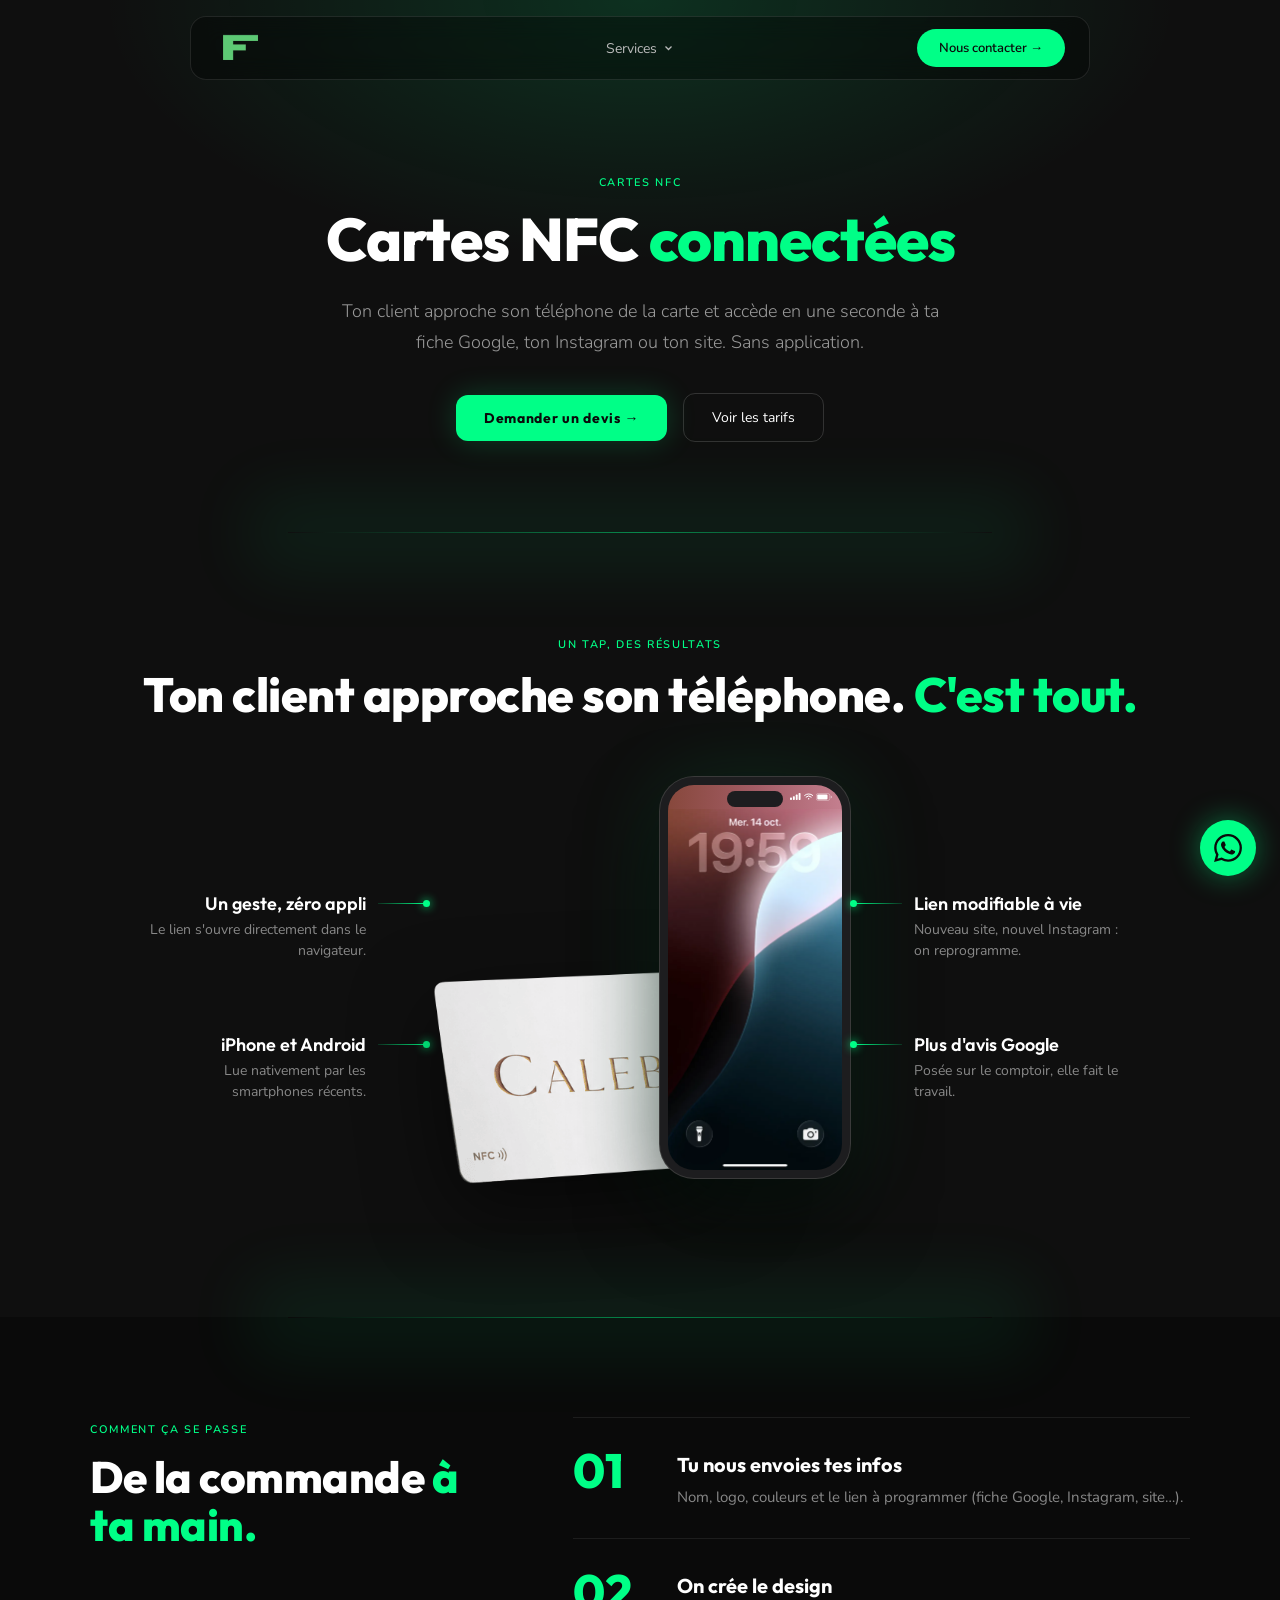
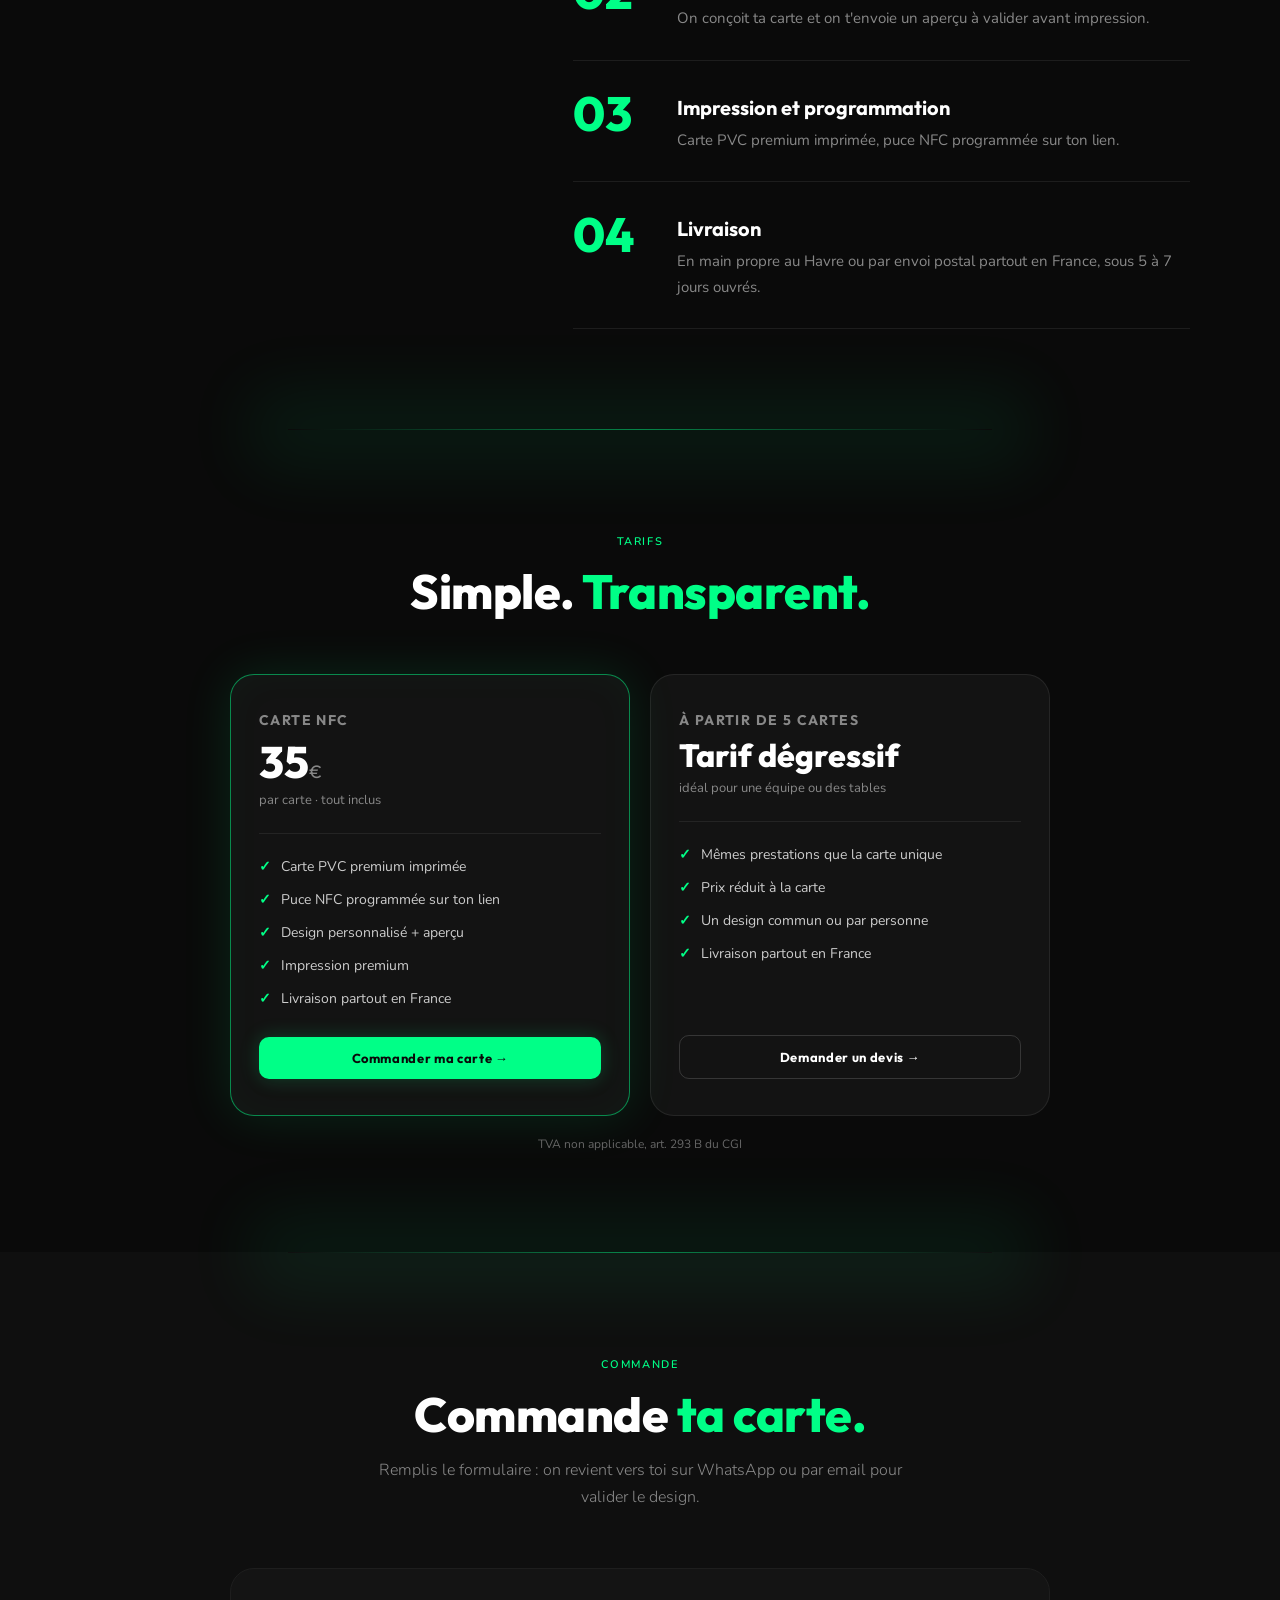
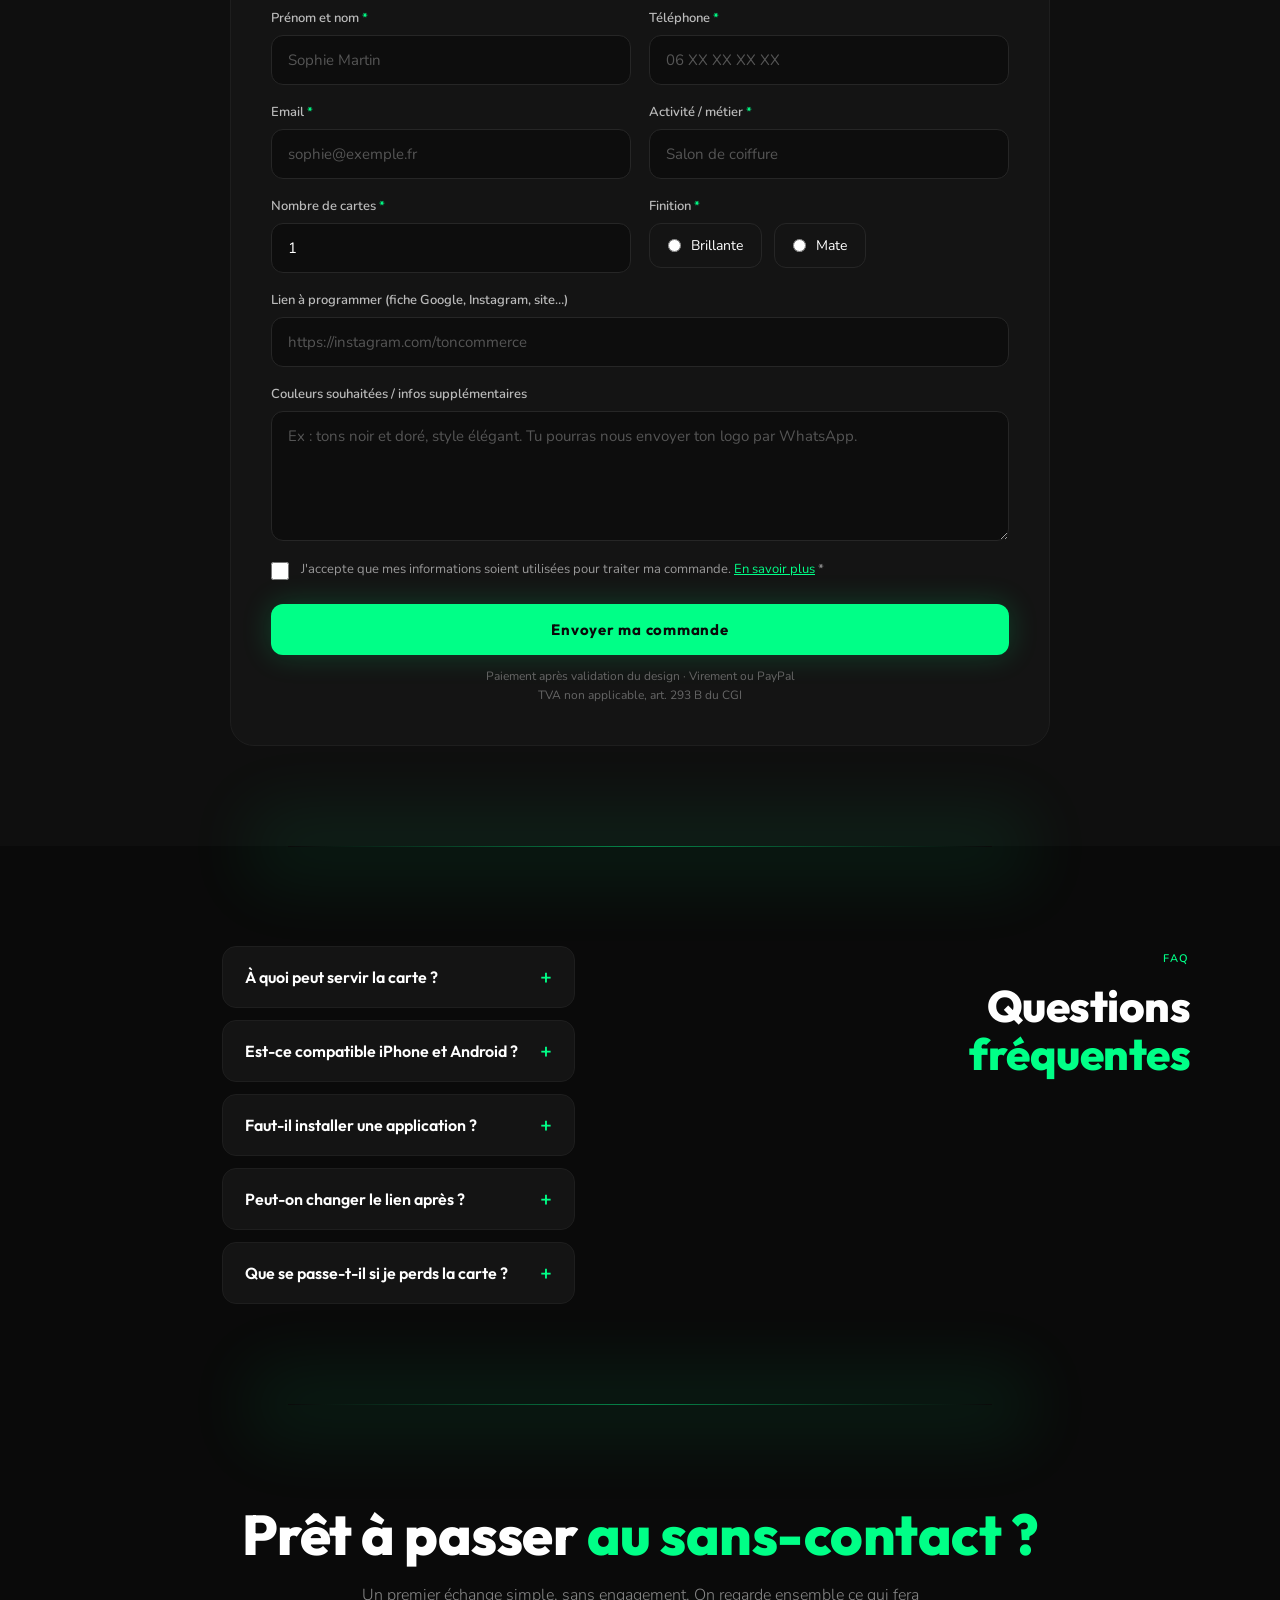
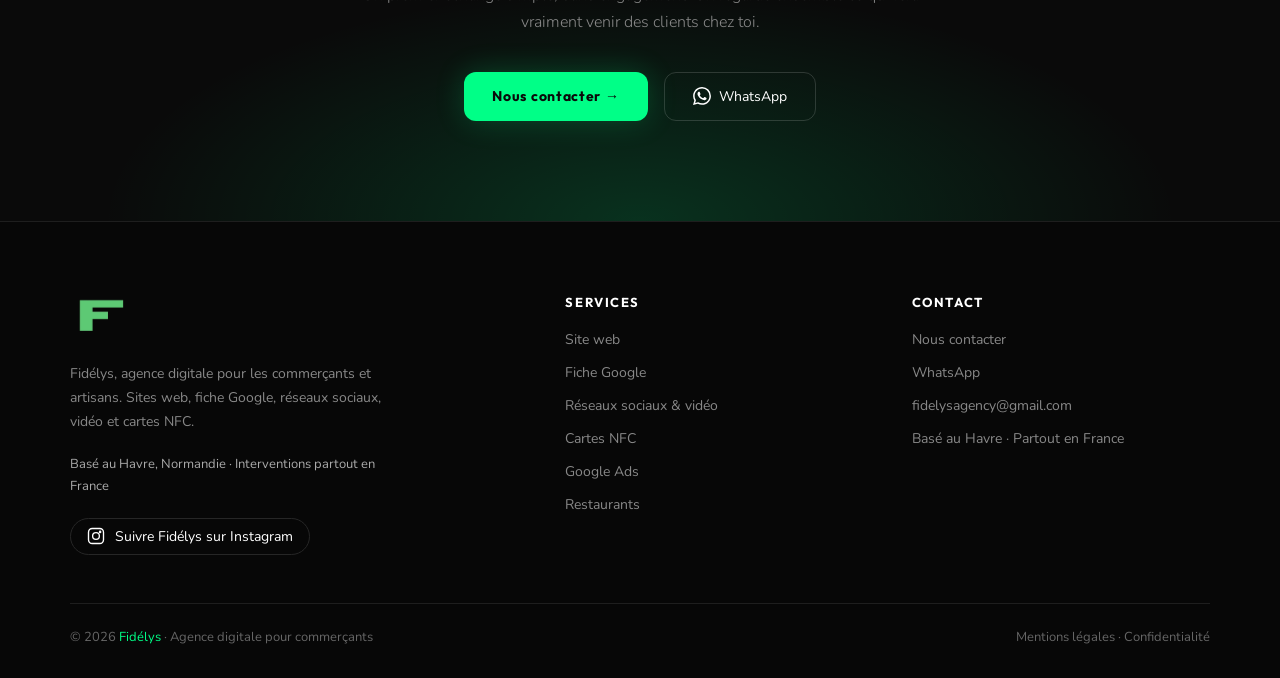
==== commit c0c1e2cc: "Carte NFC : prix passé de 45 € à 35 € Co-Authored-By: Claude Opus 5.5 <noreply@anthropic.com>" ====
--- a/cartes-nfc.html
+++ b/cartes-nfc.html
@@ -4,13 +4,13 @@
 <meta charset="UTF-8">
 <meta name="viewport" content="width=device-width, initial-scale=1.0">
 <title>Cartes NFC connectées pour commerçants | Fidélys – Le Havre et partout en France</title>
-<meta name="description" content="Cartes NFC connectées pour commerçants, basé au Havre, livraison partout en France : avis Google, Instagram, site web ou carte de visite en un tap. 45€ la carte.">
+<meta name="description" content="Cartes NFC connectées pour commerçants, basé au Havre, livraison partout en France : avis Google, Instagram, site web ou carte de visite en un tap. 35€ la carte.">
 <link rel="canonical" href="https://fidelys.pro/cartes-nfc">
 <meta property="og:type" content="website">
 <meta property="og:locale" content="fr_FR">
 <meta property="og:site_name" content="Fidélys">
 <meta property="og:title" content="Cartes NFC connectées pour commerçants | Fidélys – Le Havre et partout en France">
-<meta property="og:description" content="Cartes NFC connectées pour commerçants, basé au Havre, livraison partout en France : avis Google, Instagram, site web ou carte de visite en un tap. 45€ la carte.">
+<meta property="og:description" content="Cartes NFC connectées pour commerçants, basé au Havre, livraison partout en France : avis Google, Instagram, site web ou carte de visite en un tap. 35€ la carte.">
 <meta property="og:url" content="https://fidelys.pro/cartes-nfc">
 <meta property="og:image" content="https://fidelys.pro/images/cartes-nfc.jpg">
 <link rel="icon" type="image/png" href="images/logo_fidelys.png">
@@ -158,7 +158,7 @@
       <div class="offre-card featured fade-up">
         
         <div class="offre-name">Carte NFC</div>
-        <div class="offre-price">45<small>€</small></div>
+        <div class="offre-price">35<small>€</small></div>
         <div class="offre-period">par carte · tout inclus</div>
         <div class="offre-divider"></div>
         <ul class="offre-features">
--- a/style.css
+++ b/style.css
@@ -949,6 +949,35 @@
 }
 
 .offre-wide .offre-features { margin-bottom: 0; }
+
+/* Packs réseaux : intro, mention de carte, non inclus */
+.packs-intro {
+  max-width: 640px;
+  margin: -16px auto 36px;
+  text-align: center;
+  font-size: 15px;
+  line-height: 1.6;
+  color: #aaa;
+}
+
+.offre-mention {
+  margin: -12px 0 24px;
+  font-size: 12.5px;
+  font-style: italic;
+  color: #888;
+}
+
+.packs-non-inclus {
+  max-width: 760px;
+  margin: 28px auto 0;
+  text-align: center;
+  font-size: 13px;
+  line-height: 1.6;
+  color: #777;
+}
+
+.packs-non-inclus a { color: var(--green); text-decoration: none; white-space: nowrap; }
+.packs-non-inclus a:hover { text-decoration: underline; }
 
 .price-note {
   text-align: center;
